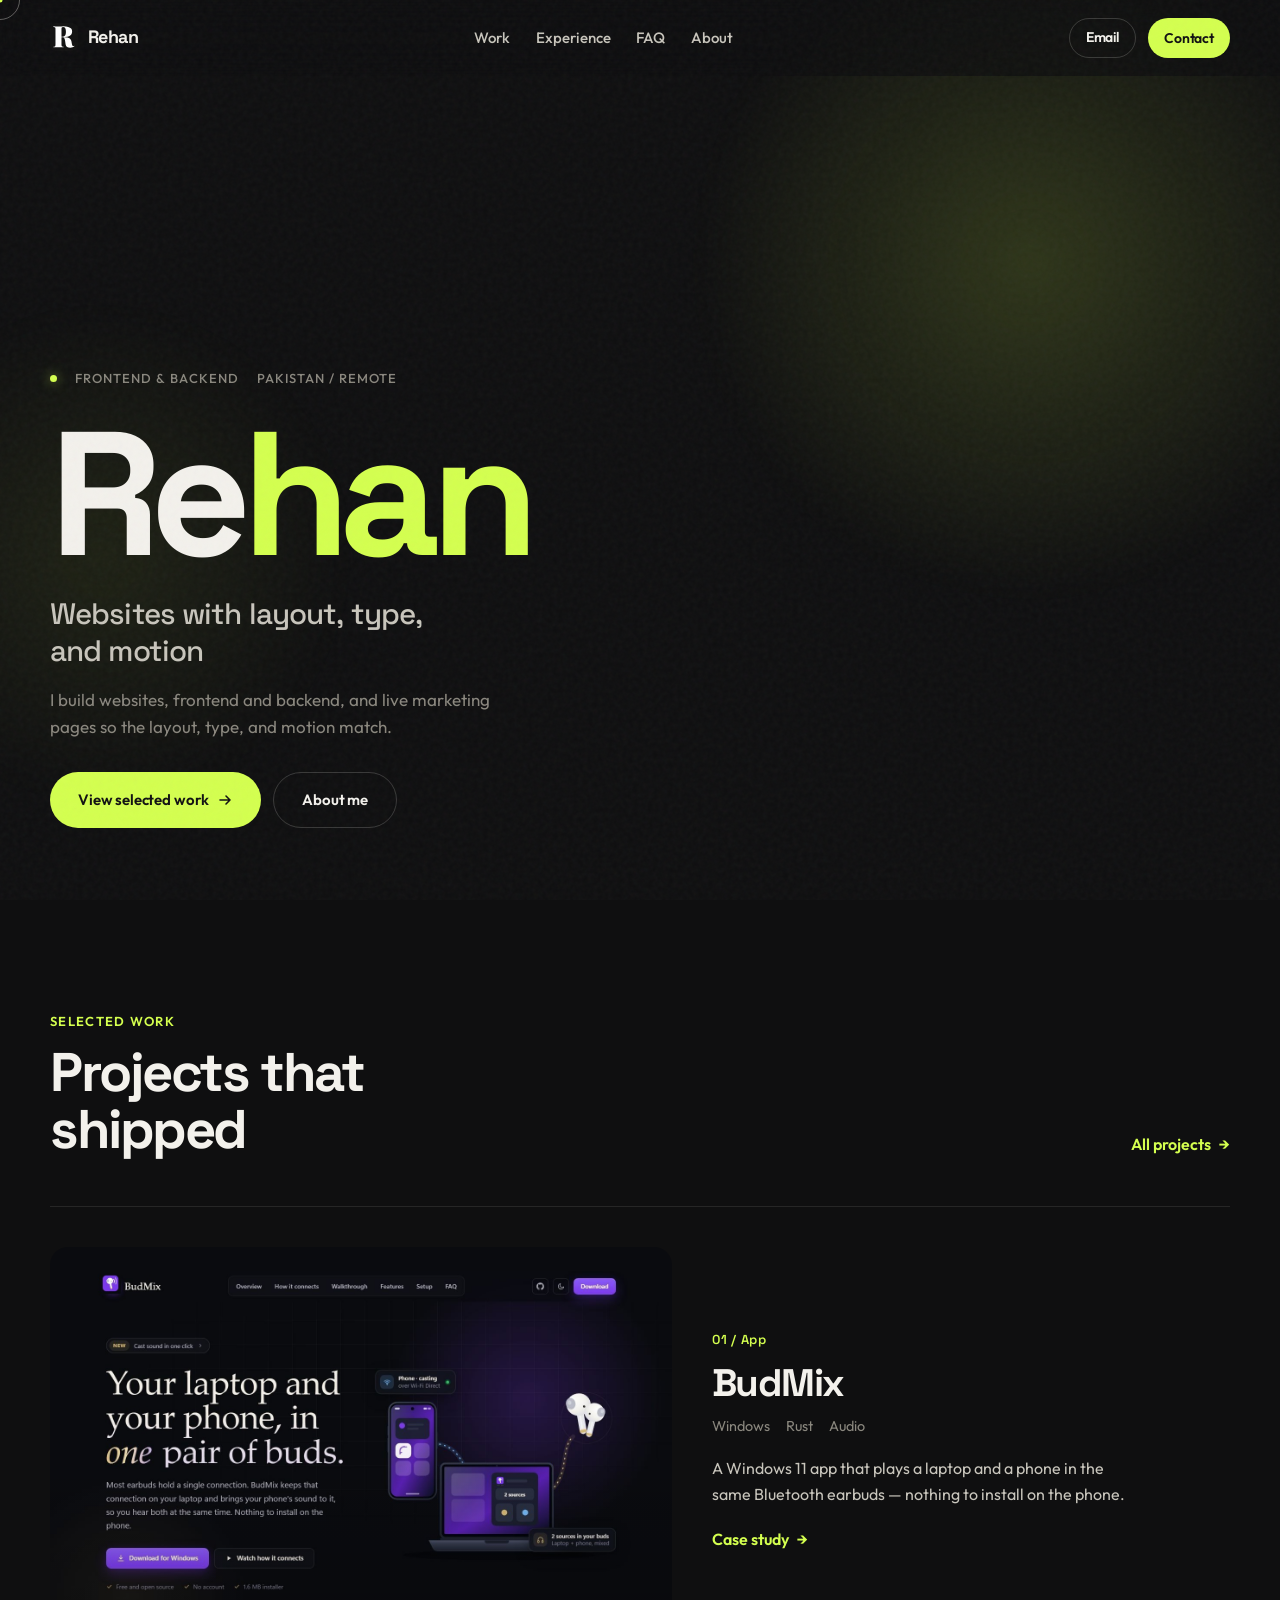
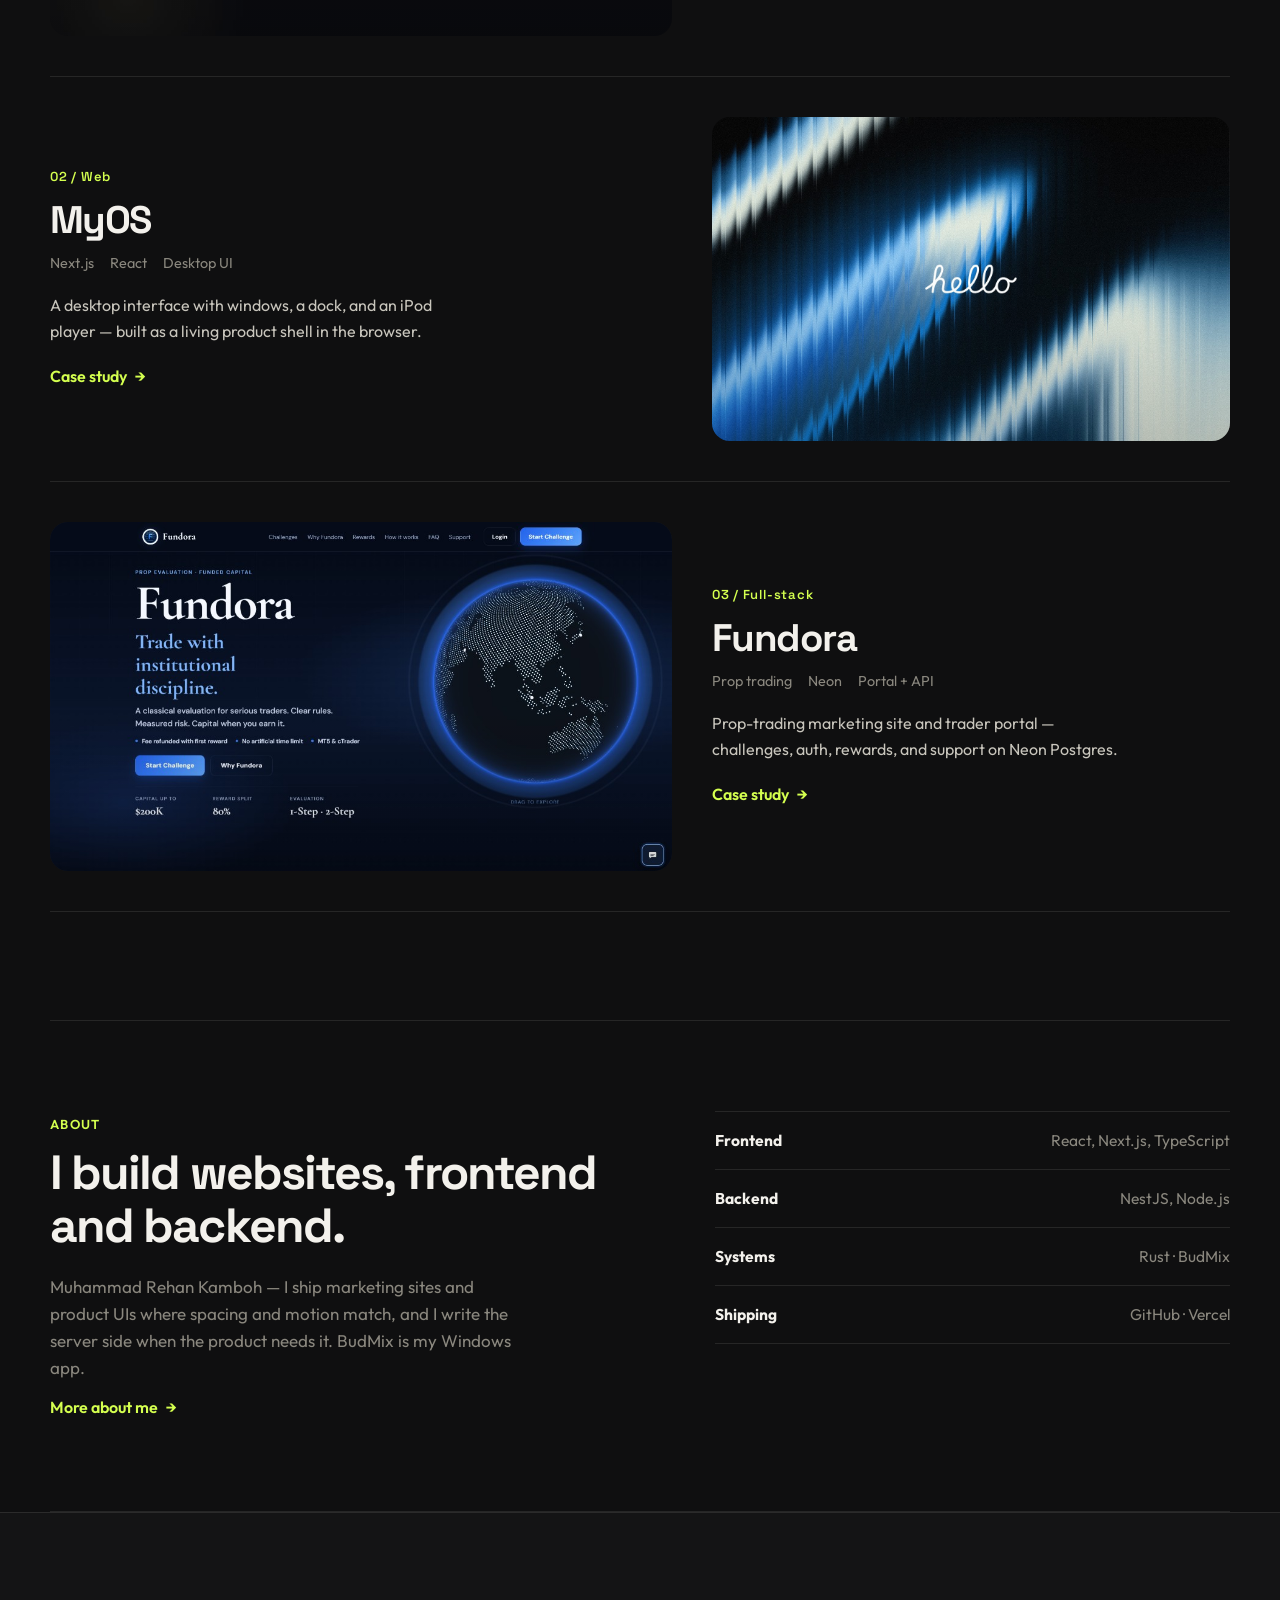
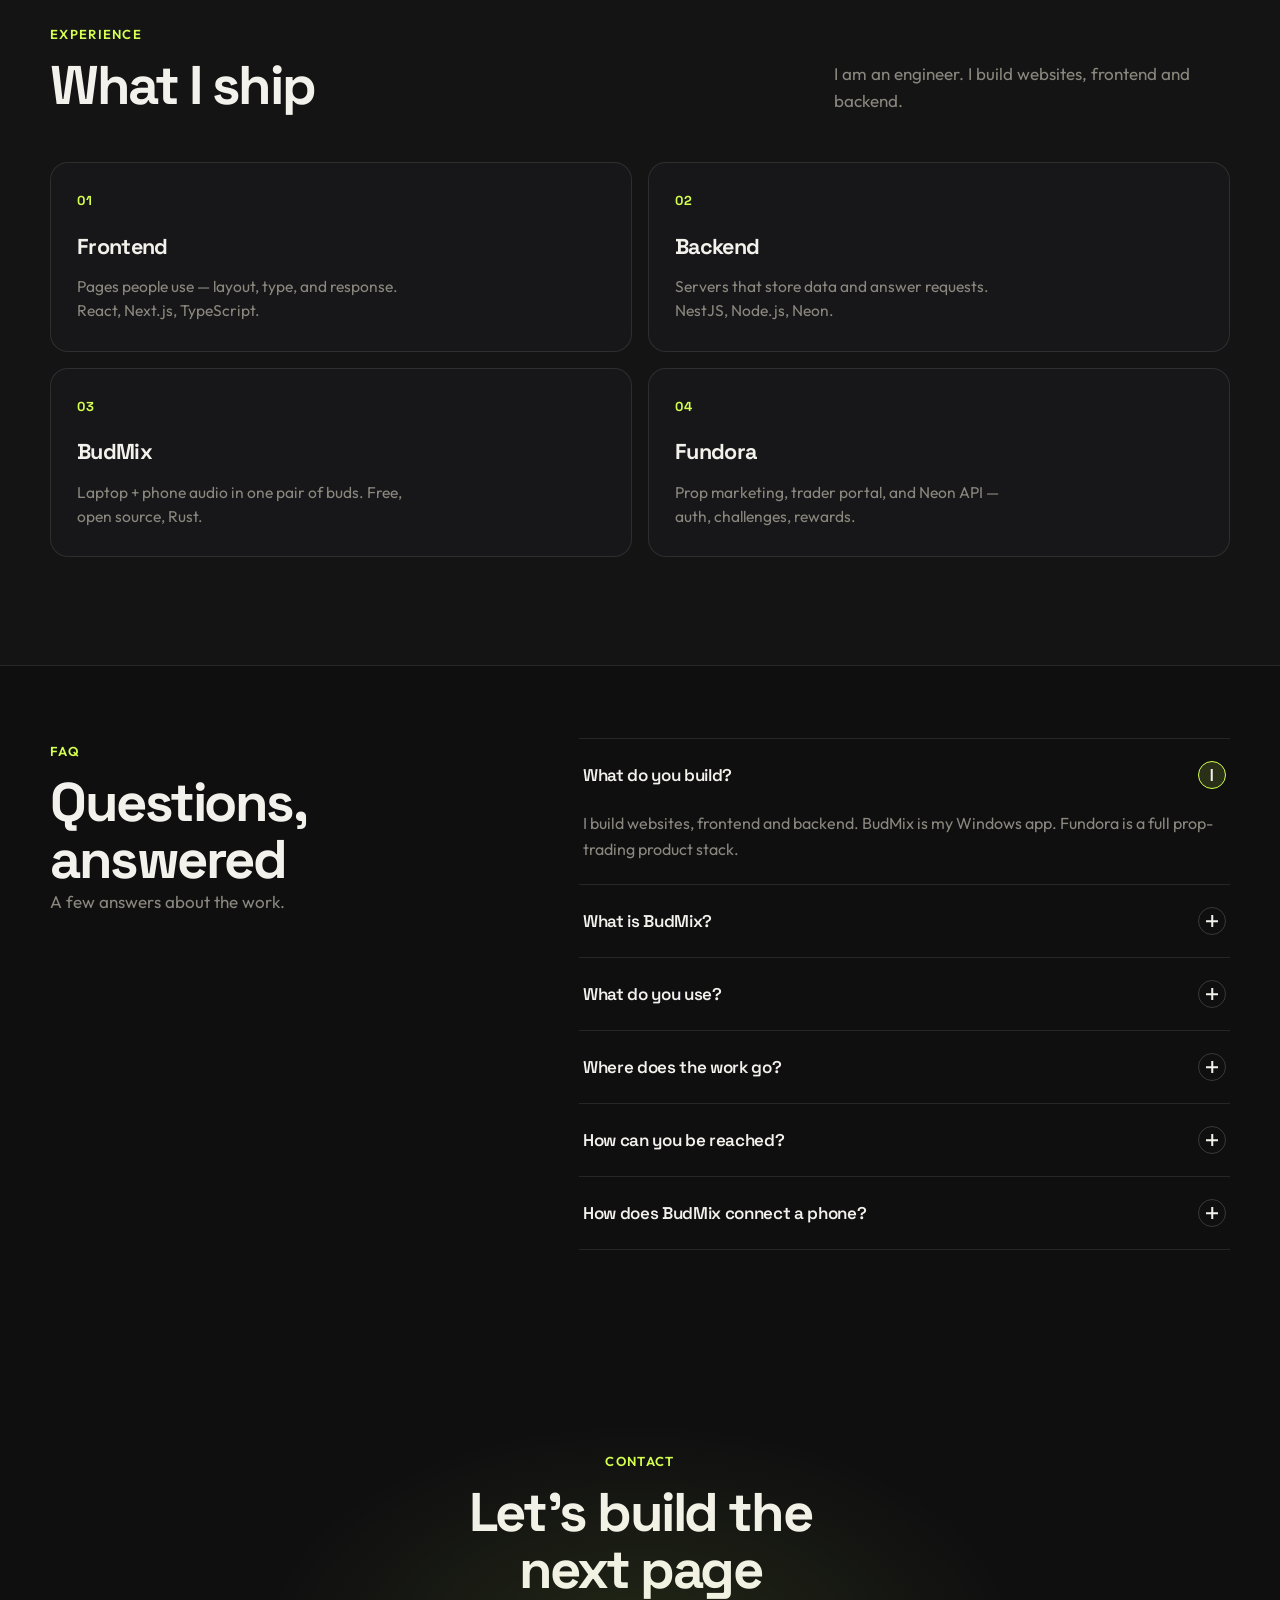
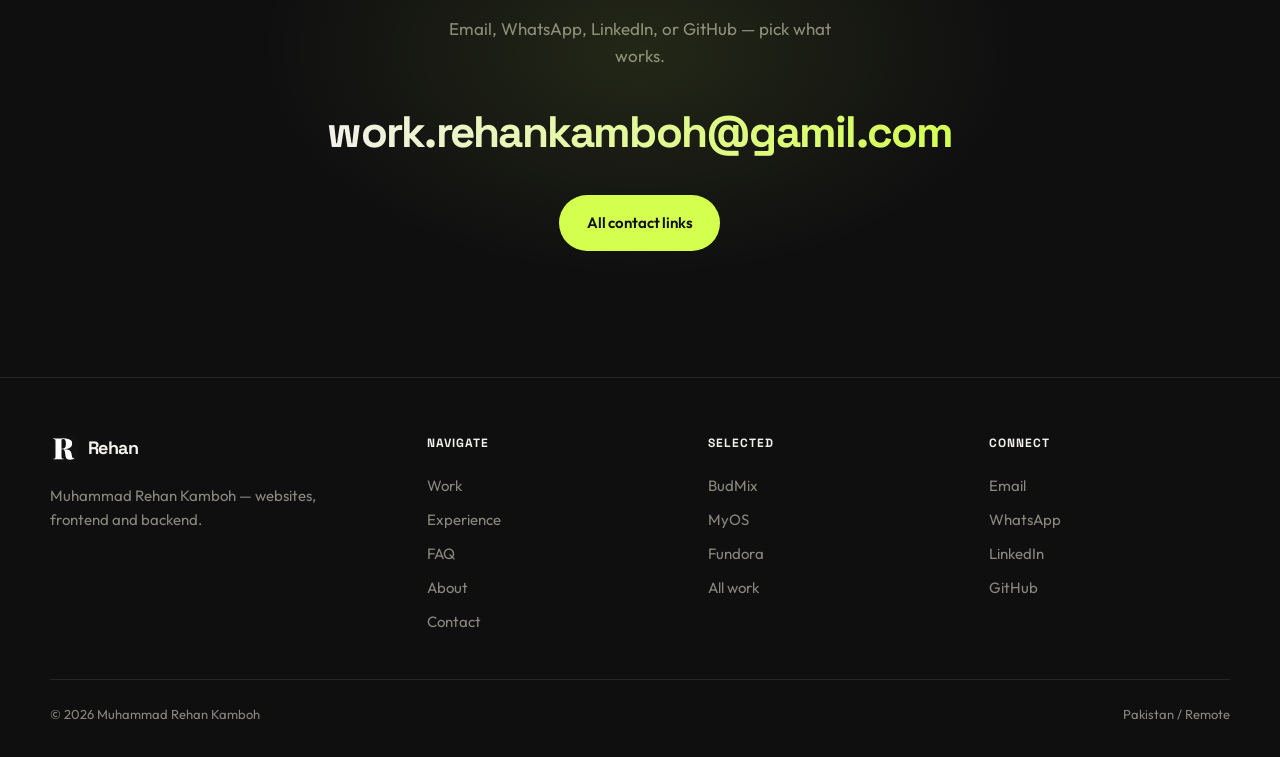
==== index.html @ fb9350fa "Add Vera portfolio site for Muhammad Rehan Kamboh. EOF  Co-authored-by: Cursor <cursoragent@cursor.c" ====
<!DOCTYPE html>
<html lang="en">
  <head>
    <meta charset="UTF-8" />
    <meta name="viewport" content="width=device-width, initial-scale=1" />
    <title>Muhammad Rehan Kamboh — Frontend</title>
    <meta
      name="description"
      content="Muhammad Rehan Kamboh builds websites, frontend and backend. Layout, type, and motion that match."
    />
    <link rel="icon" href="assets/logo.svg" type="image/svg+xml" />
    <link rel="stylesheet" href="css/styles.css" />
  </head>
  <body class="is-loading">
    <div class="scroll-progress" aria-hidden="true"><span></span></div>
    <div class="cursor" aria-hidden="true"></div>
    <div class="cursor__dot" aria-hidden="true"></div>

    <div class="boot" aria-hidden="true">
      <div class="boot__inner">
        <img class="boot__mark" src="assets/logo.svg" alt="" width="44" height="44" />
        <div class="boot__bar"><span></span></div>
      </div>
    </div>

    <header class="nav">
      <div class="nav__inner">
        <a class="brand" href="index.html" aria-label="Rehan home">
          <img src="assets/logo.svg" alt="" width="28" height="28" />
          Rehan
        </a>
        <nav class="nav__links" aria-label="Primary">
          <a href="#work">Work</a>
          <a href="#experience">Experience</a>
          <a href="#faq">FAQ</a>
          <a href="about.html">About</a>
        </nav>
        <div class="nav__actions">
          <a class="btn btn--ghost btn--sm" href="mailto:work.rehankamboh@gamil.com">Email</a>
          <a class="btn btn--primary btn--sm btn--magnetic" href="contact.html">Contact</a>
          <button class="nav__toggle" type="button" aria-label="Open menu" aria-expanded="false">
            <span></span>
          </button>
        </div>
      </div>
    </header>

    <div class="nav__mobile">
      <a href="#work">Work</a>
      <a href="#experience">Experience</a>
      <a href="#faq">FAQ</a>
      <a href="about.html">About</a>
      <a class="btn btn--primary" href="contact.html">Contact</a>
    </div>

    <main>
      <section class="hero">
        <div class="hero__glow" aria-hidden="true"></div>
        <div class="hero__glow hero__glow--2" aria-hidden="true"></div>
        <div class="hero__content">
          <div class="hero__meta">
            <span class="dot" aria-hidden="true"></span>
            <span>Frontend &amp; backend</span>
            <span>Pakistan / Remote</span>
          </div>
          <p class="hero__brand" aria-label="Rehan"><span aria-hidden="true">Re<span class="accent">han</span></span></p>
          <h1 class="hero__line" data-split>Websites with layout, type, and motion</h1>
          <p class="hero__sub">
            I build websites, frontend and backend, and live marketing pages so the layout, type, and motion match.
          </p>
          <div class="hero__ctas">
            <a class="btn btn--primary btn--lg btn--magnetic" href="work.html">
              View selected work
              <svg viewBox="0 0 16 16" fill="none" aria-hidden="true">
                <path d="M3 8h10M9 4l4 4-4 4" stroke="currentColor" stroke-width="1.6" stroke-linecap="round" stroke-linejoin="round" />
              </svg>
            </a>
            <a class="btn btn--ghost btn--lg" href="about.html">About me</a>
          </div>
        </div>
      </section>

      <section class="section" id="work">
        <div class="container">
          <div class="section__head reveal">
            <div>
              <span class="section__label">Selected work</span>
              <h2 class="section__title">Projects that shipped</h2>
            </div>
            <a class="link-arrow" href="work.html">All projects <span aria-hidden="true">→</span></a>
          </div>

          <div class="work-list">
            <a class="work-item reveal" href="project-budmix.html">
              <div class="work-item__media">
                <div class="work-cover"><img src="assets/projects/budmix-card.jpg" alt="BudMix" width="1440" height="900" /></div>
              </div>
              <div class="work-item__copy">
                <p class="work-item__index">01 / App</p>
                <h3 class="work-item__title">BudMix</h3>
                <div class="work-item__meta">
                  <span>Windows</span>
                  <span>Rust</span>
                  <span>Audio</span>
                </div>
                <p class="work-item__text">
                  A Windows 11 app that plays a laptop and a phone in the same Bluetooth earbuds — nothing to install on the phone.
                </p>
                <span class="link-arrow">Case study <span aria-hidden="true">→</span></span>
              </div>
            </a>

            <a class="work-item reveal" href="project-myos.html">
              <div class="work-item__media">
                <div class="work-cover"><img src="assets/projects/myos-b.jpg" alt="MyOS" width="1440" height="900" /></div>
              </div>
              <div class="work-item__copy">
                <p class="work-item__index">02 / Web</p>
                <h3 class="work-item__title">MyOS</h3>
                <div class="work-item__meta">
                  <span>Next.js</span>
                  <span>React</span>
                  <span>Desktop UI</span>
                </div>
                <p class="work-item__text">
                  A desktop interface with windows, a dock, and an iPod player — built as a living product shell in the browser.
                </p>
                <span class="link-arrow">Case study <span aria-hidden="true">→</span></span>
              </div>
            </a>

            <a class="work-item reveal" href="project-fundora.html">
              <div class="work-item__media">
                <div class="work-cover"><img src="assets/projects/fundora-hero.png?v=3" alt="Fundora" width="1024" height="582" /></div>
              </div>
              <div class="work-item__copy">
                <p class="work-item__index">03 / Full-stack</p>
                <h3 class="work-item__title">Fundora</h3>
                <div class="work-item__meta">
                  <span>Prop trading</span>
                  <span>Neon</span>
                  <span>Portal + API</span>
                </div>
                <p class="work-item__text">
                  Prop-trading marketing site and trader portal — challenges, auth, rewards, and support on Neon Postgres.
                </p>
                <span class="link-arrow">Case study <span aria-hidden="true">→</span></span>
              </div>
            </a>
          </div>
        </div>
      </section>

      <section class="container">
        <div class="about-strip">
          <div class="reveal">
            <span class="section__label">About</span>
            <h2 class="about-strip__title">I build websites, frontend and backend.</h2>
            <p>
              Muhammad Rehan Kamboh — I ship marketing sites and product UIs where spacing and motion match, and I write
              the server side when the product needs it. BudMix is my Windows app.
            </p>
            <a class="link-arrow" href="about.html">More about me <span aria-hidden="true">→</span></a>
          </div>
          <ul class="capability-list reveal reveal-delay-2">
            <li><strong>Frontend</strong><span>React, Next.js, TypeScript</span></li>
            <li><strong>Backend</strong><span>NestJS, Node.js</span></li>
            <li><strong>Systems</strong><span>Rust · BudMix</span></li>
            <li><strong>Shipping</strong><span>GitHub · Vercel</span></li>
          </ul>
        </div>
      </section>

      <section class="section exp-section" id="experience">
        <div class="container">
          <div class="section__head reveal">
            <div>
              <span class="section__label">Experience</span>
              <h2 class="section__title">What I ship</h2>
            </div>
            <p class="section__lead">I am an engineer. I build websites, frontend and backend.</p>
          </div>
          <div class="exp-grid">
            <article class="exp-card reveal">
              <span class="exp-card__num">01</span>
              <h3>Frontend</h3>
              <p>Pages people use — layout, type, and response. React, Next.js, TypeScript.</p>
            </article>
            <article class="exp-card reveal reveal-delay-1">
              <span class="exp-card__num">02</span>
              <h3>Backend</h3>
              <p>Servers that store data and answer requests. NestJS, Node.js, Neon.</p>
            </article>
            <article class="exp-card reveal reveal-delay-2">
              <span class="exp-card__num">03</span>
              <h3>BudMix</h3>
              <p>Laptop + phone audio in one pair of buds. Free, open source, Rust.</p>
            </article>
            <article class="exp-card reveal reveal-delay-3">
              <span class="exp-card__num">04</span>
              <h3>Fundora</h3>
              <p>Prop marketing, trader portal, and Neon API — auth, challenges, rewards.</p>
            </article>
          </div>
        </div>
      </section>

      <section class="section section--tight faq-section" id="faq">
        <div class="container faq-layout">
          <div class="faq-layout__intro reveal">
            <span class="section__label">FAQ</span>
            <h2 class="section__title">Questions, answered</h2>
            <p class="section__lead">A few answers about the work.</p>
          </div>
          <div class="faq">
            <div class="faq__item reveal is-open">
              <button class="faq__q" type="button" aria-expanded="true">
                What do you build?
                <span class="faq__icon" aria-hidden="true"></span>
              </button>
              <div class="faq__a">
                <div class="faq__a-inner">
                  <p>I build websites, frontend and backend. BudMix is my Windows app. Fundora is a full prop-trading product stack.</p>
                </div>
              </div>
            </div>
            <div class="faq__item reveal">
              <button class="faq__q" type="button" aria-expanded="false">
                What is BudMix?
                <span class="faq__icon" aria-hidden="true"></span>
              </button>
              <div class="faq__a">
                <div class="faq__a-inner">
                  <p>A laptop and a phone, in one pair of Bluetooth earbuds. Nothing is installed on the phone.</p>
                </div>
              </div>
            </div>
            <div class="faq__item reveal">
              <button class="faq__q" type="button" aria-expanded="false">
                What do you use?
                <span class="faq__icon" aria-hidden="true"></span>
              </button>
              <div class="faq__a">
                <div class="faq__a-inner">
                  <p>React, Next.js, NestJS, and Rust — plus Node, Neon/Postgres, TypeScript, and Vercel for shipping.</p>
                </div>
              </div>
            </div>
            <div class="faq__item reveal">
              <button class="faq__q" type="button" aria-expanded="false">
                Where does the work go?
                <span class="faq__icon" aria-hidden="true"></span>
              </button>
              <div class="faq__a">
                <div class="faq__a-inner">
                  <p>The code stays on GitHub under Mrehankamboh, and the sites go on Vercel.</p>
                </div>
              </div>
            </div>
            <div class="faq__item reveal">
              <button class="faq__q" type="button" aria-expanded="false">
                How can you be reached?
                <span class="faq__icon" aria-hidden="true"></span>
              </button>
              <div class="faq__a">
                <div class="faq__a-inner">
                  <p>Email, WhatsApp, LinkedIn, and GitHub. Phone / WhatsApp: +92 328 0865468.</p>
                </div>
              </div>
            </div>
            <div class="faq__item reveal">
              <button class="faq__q" type="button" aria-expanded="false">
                How does BudMix connect a phone?
                <span class="faq__icon" aria-hidden="true"></span>
              </button>
              <div class="faq__a">
                <div class="faq__a-inner">
                  <p>The earbuds stay on the laptop. The phone joins by Wi-Fi Cast or Bluetooth, and Windows mixes the two. Nothing is installed on the phone.</p>
                </div>
              </div>
            </div>
          </div>
        </div>
      </section>

      <section class="contact-band" id="contact">
        <div class="container reveal">
          <span class="section__label">Contact</span>
          <h2 class="section__title">Let’s build the next page</h2>
          <p class="section__lead">Email, WhatsApp, LinkedIn, or GitHub — pick what works.</p>
          <a class="contact-band__mail" href="mailto:work.rehankamboh@gamil.com">work.rehankamboh@gamil.com</a>
          <div>
            <a class="btn btn--primary btn--lg btn--magnetic" href="contact.html">All contact links</a>
          </div>
        </div>
      </section>
    </main>

    <footer class="footer">
      <div class="container">
        <div class="footer__grid">
          <div class="footer__brand">
            <a class="brand" href="index.html">
              <img src="assets/logo.svg" alt="" width="28" height="28" />
              Rehan
            </a>
            <p>Muhammad Rehan Kamboh — websites, frontend and backend.</p>
          </div>
          <div class="footer__col">
            <h4>Navigate</h4>
            <a href="work.html">Work</a>
            <a href="#experience">Experience</a>
            <a href="#faq">FAQ</a>
            <a href="about.html">About</a>
            <a href="contact.html">Contact</a>
          </div>
          <div class="footer__col">
            <h4>Selected</h4>
            <a href="project-budmix.html">BudMix</a>
            <a href="project-myos.html">MyOS</a>
            <a href="project-fundora.html">Fundora</a>
            <a href="work.html">All work</a>
          </div>
          <div class="footer__col">
            <h4>Connect</h4>
            <a href="mailto:work.rehankamboh@gamil.com">Email</a>
            <a href="https://wa.me/923280865468" target="_blank" rel="noopener">WhatsApp</a>
            <a href="https://www.linkedin.com/in/muhammad-rehan-223225436/" target="_blank" rel="noopener">LinkedIn</a>
            <a href="https://github.com/Mrehankamboh" target="_blank" rel="noopener">GitHub</a>
          </div>
        </div>
        <div class="footer__bottom">
          <p class="footer__copy">© <span data-year>2026</span> Muhammad Rehan Kamboh</p>
          <p class="footer__copy">Pakistan / Remote</p>
        </div>
      </div>
    </footer>

    <script src="js/main.js"></script>
  </body>
</html>
---- css/styles.css ----
/* Vera — Portfolio template */
@import url("https://fonts.googleapis.com/css2?family=Outfit:wght@400;500;600;700;800&family=Space+Grotesk:wght@500;600;700&display=swap");

:root {
  --bg: #0f0f10;
  --bg-elevated: #171719;
  --bg-soft: #1c1c1f;
  --ink: #f3f1ec;
  --ink-soft: #c8c5bc;
  --muted: #8a877e;
  --line: rgba(243, 241, 236, 0.1);
  --line-strong: rgba(243, 241, 236, 0.18);
  --accent: #d4ff4f;
  --accent-deep: #b8e62e;
  --accent-ink: #111111;
  --accent-soft: rgba(212, 255, 79, 0.14);
  --nav-h: 76px;
  --max: 1180px;
  --ease: cubic-bezier(0.22, 1, 0.36, 1);
  --font-display: "Space Grotesk", system-ui, sans-serif;
  --font-body: "Outfit", system-ui, sans-serif;
}

*,
*::before,
*::after {
  box-sizing: border-box;
  margin: 0;
  padding: 0;
}

html {
  scroll-behavior: smooth;
  scroll-padding-top: calc(var(--nav-h) + 16px);
}

@view-transition {
  navigation: auto;
}

::view-transition-old(root),
::view-transition-new(root) {
  animation-duration: 0.5s;
  animation-timing-function: var(--ease);
}

::selection {
  background: var(--accent);
  color: var(--accent-ink);
}

body {
  font-family: var(--font-body);
  font-size: 16px;
  line-height: 1.6;
  color: var(--ink);
  background: var(--bg);
  -webkit-font-smoothing: antialiased;
  overflow-x: hidden;
}

body.is-loading {
  overflow: hidden;
}

body::before {
  content: "";
  position: fixed;
  inset: 0;
  pointer-events: none;
  z-index: 10000;
  opacity: 0.04;
  background-image: url("data:image/svg+xml,%3Csvg viewBox='0 0 200 200' xmlns='http://www.w3.org/2000/svg'%3E%3Cfilter id='n'%3E%3CfeTurbulence type='fractalNoise' baseFrequency='0.9' numOctaves='4' stitchTiles='stitch'/%3E%3C/filter%3E%3Crect width='100%25' height='100%25' filter='url(%23n)'/%3E%3C/svg%3E");
}

img,
svg {
  display: block;
  max-width: 100%;
}

a {
  color: inherit;
  text-decoration: none;
}

button,
input,
textarea {
  font: inherit;
  color: inherit;
  background: none;
  border: none;
}

button {
  cursor: pointer;
}

ul,
ol {
  list-style: none;
}

:focus-visible {
  outline: 2px solid var(--accent);
  outline-offset: 3px;
}

.visually-hidden {
  position: absolute;
  width: 1px;
  height: 1px;
  padding: 0;
  margin: -1px;
  overflow: hidden;
  clip: rect(0, 0, 0, 0);
  white-space: nowrap;
  border: 0;
}

.container {
  width: min(100% - 48px, var(--max));
  margin-inline: auto;
}

/* —— Progress / cursor / boot —— */
.scroll-progress {
  position: fixed;
  top: 0;
  left: 0;
  right: 0;
  height: 2px;
  z-index: 200;
  pointer-events: none;
}

.scroll-progress span {
  display: block;
  height: 100%;
  width: 0;
  background: var(--accent);
  box-shadow: 0 0 14px rgba(212, 255, 79, 0.5);
}

.boot {
  position: fixed;
  inset: 0;
  z-index: 9999;
  display: grid;
  place-items: center;
  background: var(--bg);
  transition: opacity 0.55s var(--ease), visibility 0.55s;
}

.boot.is-done {
  opacity: 0;
  visibility: hidden;
  pointer-events: none;
}

.boot__inner {
  display: flex;
  flex-direction: column;
  align-items: center;
  gap: 18px;
}

.boot__mark {
  width: 44px;
  height: 44px;
  animation: bootPulse 0.85s var(--ease) infinite alternate;
}

.boot__bar {
  width: 80px;
  height: 2px;
  background: var(--line);
  border-radius: 99px;
  overflow: hidden;
}

.boot__bar span {
  display: block;
  height: 100%;
  width: 0;
  background: var(--accent);
}

@keyframes bootPulse {
  from {
    transform: scale(0.92);
    opacity: 0.75;
  }
  to {
    transform: scale(1);
    opacity: 1;
  }
}

.cursor,
.cursor__dot {
  display: none;
}

body.has-cursor {
  cursor: none;
}

body.has-cursor a,
body.has-cursor button,
body.has-cursor input,
body.has-cursor textarea {
  cursor: none;
}

body.has-cursor .cursor,
body.has-cursor .cursor__dot {
  display: block;
  position: fixed;
  top: 0;
  left: 0;
  pointer-events: none;
  z-index: 10001;
  border-radius: 50%;
  translate: -50% -50%;
}

body.has-cursor .cursor {
  width: 40px;
  height: 40px;
  border: 1.5px solid rgba(243, 241, 236, 0.35);
  transition: width 0.3s var(--ease), height 0.3s var(--ease), background 0.3s ease, border-color 0.3s ease;
}

body.has-cursor .cursor__dot {
  width: 5px;
  height: 5px;
  background: var(--accent);
}

body.cursor-hover .cursor {
  width: 64px;
  height: 64px;
  background: var(--accent-soft);
  border-color: var(--accent);
}

body.cursor-project .cursor {
  width: 88px;
  height: 88px;
  background: var(--accent);
  border-color: var(--accent);
}

body.cursor-project .cursor::after {
  content: "View";
  position: absolute;
  inset: 0;
  display: grid;
  place-items: center;
  font-family: var(--font-display);
  font-size: 0.75rem;
  font-weight: 700;
  color: var(--accent-ink);
  letter-spacing: 0.04em;
  text-transform: uppercase;
}

body.cursor-project .cursor__dot {
  opacity: 0;
}

/* —— Nav —— */
.nav {
  position: fixed;
  top: 0;
  left: 0;
  right: 0;
  z-index: 100;
  height: var(--nav-h);
  display: flex;
  align-items: center;
  backdrop-filter: blur(18px);
  -webkit-backdrop-filter: blur(18px);
  background: rgba(15, 15, 16, 0.72);
  border-bottom: 1px solid transparent;
  transition: border-color 0.3s ease, background 0.3s ease, opacity 0.6s var(--ease), transform 0.6s var(--ease);
}

.nav.is-scrolled {
  border-bottom-color: var(--line);
  background: rgba(15, 15, 16, 0.9);
}

body.is-loading .nav {
  opacity: 0;
  transform: translateY(-12px);
}

.nav__inner {
  width: min(100% - 48px, var(--max));
  margin-inline: auto;
  display: flex;
  align-items: center;
  justify-content: space-between;
  gap: 24px;
}

.brand {
  display: inline-flex;
  align-items: center;
  gap: 10px;
  font-family: var(--font-display);
  font-weight: 700;
  font-size: 1.125rem;
  letter-spacing: -0.03em;
}

.brand img {
  width: 28px;
  height: 28px;
}

.nav__links {
  display: flex;
  align-items: center;
  gap: clamp(16px, 2vw, 28px);
}

.nav__links a {
  position: relative;
  font-size: 0.9375rem;
  font-weight: 500;
  color: var(--ink-soft);
  transition: color 0.25s ease;
}

.nav__links a::after {
  content: "";
  position: absolute;
  left: 0;
  bottom: -4px;
  width: 100%;
  height: 1.5px;
  background: var(--accent);
  transform: scaleX(0);
  transform-origin: left;
  transition: transform 0.35s var(--ease);
}

.nav__links a:hover,
.nav__links a[aria-current="page"],
.nav__links a.is-active {
  color: var(--ink);
}

.nav__links a:hover::after,
.nav__links a[aria-current="page"]::after,
.nav__links a.is-active::after {
  transform: scaleX(1);
}

.nav__actions {
  display: flex;
  align-items: center;
  gap: 12px;
}

.nav__toggle {
  display: none;
  width: 44px;
  height: 44px;
  place-items: center;
  border-radius: 10px;
}

.nav__toggle span,
.nav__toggle span::before,
.nav__toggle span::after {
  display: block;
  width: 20px;
  height: 2px;
  background: var(--ink);
  position: relative;
  transition: transform 0.3s var(--ease), top 0.3s var(--ease), background 0.2s;
}

.nav__toggle span::before,
.nav__toggle span::after {
  content: "";
  position: absolute;
  left: 0;
}

.nav__toggle span::before {
  top: -6px;
}

.nav__toggle span::after {
  top: 6px;
}

.nav__toggle[aria-expanded="true"] span {
  background: transparent;
}

.nav__toggle[aria-expanded="true"] span::before {
  top: 0;
  transform: rotate(45deg);
}

.nav__toggle[aria-expanded="true"] span::after {
  top: 0;
  transform: rotate(-45deg);
}

.nav__mobile {
  display: none;
}

/* —— Buttons —— */
.btn {
  position: relative;
  display: inline-flex;
  align-items: center;
  justify-content: center;
  gap: 8px;
  height: 48px;
  padding: 0 22px;
  border-radius: 999px;
  font-weight: 600;
  font-size: 0.9375rem;
  letter-spacing: -0.01em;
  overflow: hidden;
  transition: transform 0.3s var(--ease), background 0.3s ease, color 0.3s ease, border-color 0.3s ease;
}

.btn svg {
  width: 16px;
  height: 16px;
  transition: transform 0.35s var(--ease);
}

.btn:hover svg {
  transform: translateX(3px);
}

.btn::before {
  content: "";
  position: absolute;
  inset: 0;
  background: linear-gradient(120deg, transparent 20%, rgba(255, 255, 255, 0.2) 45%, transparent 70%);
  transform: translateX(-120%);
  transition: transform 0.55s var(--ease);
}

.btn:hover::before {
  transform: translateX(120%);
}

.btn--primary {
  background: var(--accent);
  color: var(--accent-ink);
}

.btn--primary:hover {
  background: var(--accent-deep);
  transform: translateY(-1px);
}

.btn--ghost {
  border: 1px solid var(--line-strong);
  color: var(--ink);
}

.btn--ghost:hover {
  border-color: var(--ink);
  background: rgba(243, 241, 236, 0.04);
}

.btn--lg {
  height: 56px;
  padding: 0 28px;
}

.btn--sm {
  height: 40px;
  padding: 0 16px;
  font-size: 0.875rem;
}

.btn--magnetic {
  will-change: transform;
}

/* —— Hero —— */
.hero {
  position: relative;
  min-height: 100vh;
  min-height: 100dvh;
  padding: calc(var(--nav-h) + clamp(40px, 8vh, 88px)) 0 clamp(48px, 8vh, 80px);
  display: flex;
  flex-direction: column;
  justify-content: flex-end;
  overflow: hidden;
}

.hero__glow {
  position: absolute;
  width: 55vw;
  height: 55vw;
  max-width: 720px;
  max-height: 720px;
  top: -10%;
  right: -8%;
  border-radius: 50%;
  background: radial-gradient(circle, rgba(212, 255, 79, 0.16), transparent 68%);
  filter: blur(10px);
  pointer-events: none;
  animation: floatGlow 14s ease-in-out infinite alternate;
}

.hero__glow--2 {
  top: auto;
  bottom: 10%;
  left: -12%;
  right: auto;
  width: 40vw;
  height: 40vw;
  background: radial-gradient(circle, rgba(212, 255, 79, 0.08), transparent 70%);
  animation-duration: 18s;
  animation-direction: alternate-reverse;
}

@keyframes floatGlow {
  from {
    transform: translate(0, 0) scale(1);
  }
  to {
    transform: translate(-20px, 28px) scale(1.06);
  }
}

.hero__content {
  position: relative;
  z-index: 1;
  width: min(100% - 48px, var(--max));
  margin-inline: auto;
}

.hero__meta {
  display: flex;
  flex-wrap: wrap;
  gap: 10px 18px;
  align-items: center;
  margin-bottom: 28px;
  font-size: 0.8125rem;
  font-weight: 500;
  letter-spacing: 0.08em;
  text-transform: uppercase;
  color: var(--muted);
}

.hero__meta .dot {
  width: 7px;
  height: 7px;
  border-radius: 50%;
  background: var(--accent);
  box-shadow: 0 0 12px rgba(212, 255, 79, 0.6);
  animation: pulseDot 1.8s ease-in-out infinite;
}

@keyframes pulseDot {
  0%,
  100% {
    opacity: 1;
    transform: scale(1);
  }
  50% {
    opacity: 0.55;
    transform: scale(0.85);
  }
}

.hero__brand {
  font-family: var(--font-display);
  font-weight: 700;
  font-size: clamp(4.5rem, 16vw, 11rem);
  line-height: 0.88;
  letter-spacing: -0.06em;
  margin-bottom: 24px;
}

.hero__brand .accent {
  color: var(--accent);
}

.hero__line {
  font-family: var(--font-display);
  font-weight: 500;
  font-size: clamp(1.35rem, 2.6vw, 1.85rem);
  letter-spacing: -0.03em;
  line-height: 1.25;
  max-width: 22ch;
  margin-bottom: 16px;
  color: var(--ink-soft);
}

.hero__sub {
  max-width: 40ch;
  color: var(--muted);
  margin-bottom: 32px;
  font-size: 1.0625rem;
}

.hero__ctas {
  display: flex;
  flex-wrap: wrap;
  gap: 12px;
}

.hero__brand,
.hero__line,
.hero__sub,
.hero__ctas,
.hero__meta {
  opacity: 0;
  transform: translateY(28px);
  transition: opacity 0.8s var(--ease), transform 0.8s var(--ease);
}

body.is-ready .hero__meta {
  opacity: 1;
  transform: none;
  transition-delay: 0.05s;
}
body.is-ready .hero__brand {
  opacity: 1;
  transform: none;
  transition-delay: 0.12s;
}
body.is-ready .hero__line {
  opacity: 1;
  transform: none;
  transition-delay: 0.22s;
}
body.is-ready .hero__sub {
  opacity: 1;
  transform: none;
  transition-delay: 0.32s;
}
body.is-ready .hero__ctas {
  opacity: 1;
  transform: none;
  transition-delay: 0.4s;
}
body.is-ready .nav {
  opacity: 1;
  transform: none;
}

.hero__line .word {
  display: inline-block;
  overflow: hidden;
  vertical-align: bottom;
}

.hero__line .word > span {
  display: inline-block;
  transform: translateY(110%);
  transition: transform 0.7s var(--ease);
  transition-delay: calc(0.28s + var(--i) * 0.05s);
}

body.is-ready .hero__line .word > span {
  transform: none;
}

/* —— Sections —— */
.section {
  padding: clamp(72px, 12vh, 120px) 0;
}

.section--tight {
  padding: clamp(48px, 8vh, 72px) 0;
}

.section__head {
  display: flex;
  flex-wrap: wrap;
  justify-content: space-between;
  align-items: end;
  gap: 20px;
  margin-bottom: 48px;
}

.section__label {
  display: inline-block;
  font-size: 0.8125rem;
  font-weight: 600;
  letter-spacing: 0.1em;
  text-transform: uppercase;
  color: var(--accent);
  margin-bottom: 12px;
}

.section__title {
  font-family: var(--font-display);
  font-weight: 700;
  font-size: clamp(2.1rem, 4.5vw, 3.4rem);
  letter-spacing: -0.045em;
  line-height: 1.05;
  max-width: 14ch;
}

.section__lead {
  color: var(--muted);
  max-width: 36ch;
  font-size: 1.0625rem;
}

.reveal {
  opacity: 0;
  transform: translateY(36px);
  transition: opacity 0.75s var(--ease), transform 0.75s var(--ease);
}

.reveal.is-in {
  opacity: 1;
  transform: none;
}

.reveal-delay-1 {
  transition-delay: 0.08s;
}
.reveal-delay-2 {
  transition-delay: 0.16s;
}
.reveal-delay-3 {
  transition-delay: 0.24s;
}

.link-arrow {
  display: inline-flex;
  align-items: center;
  gap: 8px;
  font-weight: 600;
  color: var(--accent);
  transition: gap 0.3s var(--ease);
}

.link-arrow:hover {
  gap: 12px;
}

/* —— Work grid —— */
.work-list {
  display: flex;
  flex-direction: column;
  gap: 0;
}

.work-item {
  display: grid;
  grid-template-columns: 1.2fr 1fr;
  gap: 40px;
  align-items: center;
  padding: 40px 0;
  border-top: 1px solid var(--line);
  transition: background 0.35s ease;
}

.work-item:last-child {
  border-bottom: 1px solid var(--line);
}

.work-item:hover .work-item__media {
  transform: scale(1.02);
}

.work-item__media {
  position: relative;
  aspect-ratio: 16 / 10;
  border-radius: 18px;
  overflow: hidden;
  transition: transform 0.6s var(--ease);
}

.work-item__media::after {
  content: "";
  position: absolute;
  inset: 0;
  background: linear-gradient(180deg, transparent 50%, rgba(0, 0, 0, 0.35));
  opacity: 0.5;
  pointer-events: none;
}

.work-cover {
  width: 100%;
  height: 100%;
  background: var(--bg-soft);
}

.work-cover img {
  width: 100%;
  height: 100%;
  object-fit: cover;
  transition: transform 0.7s var(--ease);
}

.work-item:hover .work-cover img {
  transform: scale(1.04);
}

.work-item__index {
  font-family: var(--font-display);
  font-size: 0.8125rem;
  font-weight: 600;
  color: var(--accent);
  margin-bottom: 12px;
  letter-spacing: 0.06em;
}

.work-item__title {
  font-family: var(--font-display);
  font-weight: 700;
  font-size: clamp(1.75rem, 3vw, 2.5rem);
  letter-spacing: -0.04em;
  line-height: 1.05;
  margin-bottom: 12px;
  transition: color 0.3s ease;
}

.work-item:hover .work-item__title {
  color: var(--accent);
}

.work-item__meta {
  display: flex;
  flex-wrap: wrap;
  gap: 8px 16px;
  color: var(--muted);
  font-size: 0.9rem;
  margin-bottom: 18px;
}

.work-item__text {
  color: var(--ink-soft);
  max-width: 38ch;
  margin-bottom: 20px;
}

.work-list .work-item:nth-child(even) .work-item__copy,
.work-archive .work-item:nth-child(even) .work-item__copy {
  order: -1;
}

.work-archive .work-item {
  grid-template-columns: 1fr 1.1fr;
}

/* Fundora card: full hero frame */
.work-item[href*="fundora"] .work-item__media {
  aspect-ratio: 16 / 9;
  background: #05080f;
}

.work-item[href*="fundora"] .work-cover img {
  object-fit: cover;
  object-position: center top;
}

/* —— About strip —— */
.about-strip {
  display: grid;
  grid-template-columns: 1.2fr 1fr;
  gap: 48px;
  align-items: start;
  padding: clamp(64px, 10vh, 100px) 0;
  border-top: 1px solid var(--line);
  border-bottom: 1px solid var(--line);
}

.about-strip__title {
  font-family: var(--font-display);
  font-weight: 700;
  font-size: clamp(2rem, 4vw, 3rem);
  letter-spacing: -0.04em;
  line-height: 1.1;
  margin-bottom: 20px;
}

.about-strip p {
  color: var(--muted);
  font-size: 1.0625rem;
  margin-bottom: 14px;
  max-width: 42ch;
}

.capability-list {
  display: flex;
  flex-direction: column;
}

.capability-list li {
  display: flex;
  justify-content: space-between;
  gap: 16px;
  padding: 16px 0;
  border-top: 1px solid var(--line);
  font-size: 0.975rem;
}

.capability-list li:last-child {
  border-bottom: 1px solid var(--line);
}

.capability-list span {
  color: var(--muted);
}

/* —— Contact band —— */
.contact-band {
  text-align: center;
  padding: clamp(80px, 14vh, 140px) 0;
  position: relative;
}

.contact-band::before {
  content: "";
  position: absolute;
  inset: 15% 20%;
  background: radial-gradient(ellipse at center, rgba(212, 255, 79, 0.1), transparent 70%);
  pointer-events: none;
}

.contact-band .section__title {
  max-width: 12ch;
  margin: 0 auto 16px;
}

.contact-band .section__lead {
  margin: 0 auto 28px;
}

.contact-band__mail {
  display: inline-block;
  font-family: var(--font-display);
  font-weight: 700;
  font-size: clamp(1.5rem, 4vw, 2.75rem);
  letter-spacing: -0.04em;
  margin-bottom: 28px;
  background: linear-gradient(90deg, var(--ink), var(--accent));
  -webkit-background-clip: text;
  background-clip: text;
  color: transparent;
  transition: opacity 0.3s ease;
}

.contact-band__mail:hover {
  opacity: 0.85;
}

/* —— Page hero —— */
.page-hero {
  padding: calc(var(--nav-h) + clamp(48px, 8vh, 88px)) 0 clamp(40px, 6vh, 64px);
  position: relative;
}

.page-hero .section__title {
  max-width: 16ch;
}

/* —— About page —— */
.about-grid {
  display: grid;
  grid-template-columns: 1fr 1fr;
  gap: 56px;
  align-items: start;
}

.about-grid p {
  color: var(--muted);
  font-size: 1.0625rem;
  margin-bottom: 16px;
}

.portrait {
  aspect-ratio: 4 / 5;
  border-radius: 20px;
  overflow: hidden;
  background:
    radial-gradient(circle at 40% 30%, rgba(212, 255, 79, 0.35), transparent 45%),
    linear-gradient(160deg, #2a2a2e, #121214);
  position: relative;
}

.portrait__mark {
  position: absolute;
  inset: auto 24px 24px auto;
  font-family: var(--font-display);
  font-weight: 700;
  font-size: 3rem;
  letter-spacing: -0.05em;
  color: var(--accent);
  opacity: 0.9;
}

.timeline {
  margin-top: 64px;
}

.timeline__row {
  display: grid;
  grid-template-columns: 140px 1fr;
  gap: 24px;
  padding: 24px 0;
  border-top: 1px solid var(--line);
}

.timeline__row:last-child {
  border-bottom: 1px solid var(--line);
}

.timeline__year {
  font-family: var(--font-display);
  font-weight: 700;
  color: var(--accent);
}

.timeline__row h3 {
  font-family: var(--font-display);
  font-weight: 700;
  font-size: 1.15rem;
  letter-spacing: -0.02em;
  margin-bottom: 6px;
}

.timeline__row p {
  color: var(--muted);
  max-width: 48ch;
}

/* —— Contact form —— */
.contact-layout {
  display: grid;
  grid-template-columns: 1fr 1.1fr;
  gap: 48px;
  align-items: start;
}

.contact-details p {
  color: var(--muted);
  margin-bottom: 24px;
  max-width: 36ch;
}

.contact-details a {
  display: block;
  font-family: var(--font-display);
  font-weight: 600;
  font-size: 1.25rem;
  letter-spacing: -0.02em;
  margin-bottom: 10px;
  transition: color 0.25s ease;
}

.contact-details a:hover {
  color: var(--accent);
}

.form {
  display: flex;
  flex-direction: column;
  gap: 18px;
}

.form__row {
  display: grid;
  grid-template-columns: 1fr 1fr;
  gap: 18px;
}

.field label {
  display: block;
  font-size: 0.8125rem;
  font-weight: 600;
  letter-spacing: 0.04em;
  text-transform: uppercase;
  color: var(--muted);
  margin-bottom: 8px;
}

.field input,
.field textarea {
  width: 100%;
  padding: 14px 16px;
  border-radius: 12px;
  border: 1px solid var(--line-strong);
  background: var(--bg-elevated);
  color: var(--ink);
  transition: border-color 0.3s ease, box-shadow 0.3s ease;
}

.field textarea {
  min-height: 140px;
  resize: vertical;
}

.field input:focus,
.field textarea:focus {
  outline: none;
  border-color: var(--accent);
  box-shadow: 0 0 0 3px var(--accent-soft);
}

.form.is-sent .btn {
  background: var(--accent);
  color: var(--accent-ink);
}

/* —— Project case study —— */
.case-hero {
  padding: calc(var(--nav-h) + 48px) 0 0;
}

.case-hero__media {
  width: min(100% - 32px, 1280px);
  margin: 32px auto 0;
  aspect-ratio: 21 / 9;
  border-radius: 20px 20px 0 0;
  overflow: hidden;
  background: var(--bg-soft);
}

.case-hero__media img,
.case-gallery__wide img,
.case-gallery__pair img {
  width: 100%;
  height: 100%;
  object-fit: cover;
}

.case-steps {
  display: grid;
  gap: 20px;
  margin-top: 8px;
}

.case-steps li {
  padding: 18px 0;
  border-top: 1px solid var(--line);
}

.case-steps li:last-child {
  border-bottom: 1px solid var(--line);
}

.case-steps span {
  display: block;
  font-size: 0.75rem;
  letter-spacing: 0.08em;
  color: var(--accent);
  margin-bottom: 8px;
  font-weight: 600;
}

.case-steps h3 {
  font-family: var(--font-display);
  font-weight: 700;
  font-size: 1.15rem;
  letter-spacing: -0.02em;
  margin-bottom: 6px;
}

.case-steps p {
  color: var(--muted);
  margin: 0;
}

.case-meta {
  display: flex;
  flex-wrap: wrap;
  gap: 24px 40px;
  padding: 40px 0;
  border-bottom: 1px solid var(--line);
  margin-bottom: 48px;
}

.case-meta div span {
  display: block;
  font-size: 0.75rem;
  letter-spacing: 0.08em;
  text-transform: uppercase;
  color: var(--muted);
  margin-bottom: 6px;
}

.case-meta div strong {
  font-family: var(--font-display);
  font-weight: 600;
  letter-spacing: -0.02em;
}

.case-body {
  display: grid;
  grid-template-columns: 1fr 1.4fr;
  gap: 48px;
  margin-bottom: 64px;
}

.case-body h2 {
  font-family: var(--font-display);
  font-weight: 700;
  font-size: 1.75rem;
  letter-spacing: -0.03em;
  margin-bottom: 14px;
}

.case-body p {
  color: var(--muted);
  margin-bottom: 14px;
  font-size: 1.0625rem;
}

.case-gallery {
  display: grid;
  gap: 20px;
  margin-bottom: 64px;
}

.case-gallery__wide {
  aspect-ratio: 16 / 8;
  border-radius: 16px;
  overflow: hidden;
}

.case-gallery__pair {
  display: grid;
  grid-template-columns: 1fr 1fr;
  gap: 20px;
}

.case-gallery__pair > div {
  aspect-ratio: 4 / 3;
  border-radius: 16px;
  overflow: hidden;
}

.next-project {
  display: flex;
  justify-content: space-between;
  align-items: center;
  gap: 24px;
  padding: 40px 0 80px;
  border-top: 1px solid var(--line);
}

.next-project span {
  color: var(--muted);
  font-size: 0.875rem;
  letter-spacing: 0.06em;
  text-transform: uppercase;
}

.next-project a {
  font-family: var(--font-display);
  font-weight: 700;
  font-size: clamp(1.5rem, 3vw, 2.25rem);
  letter-spacing: -0.04em;
  transition: color 0.3s ease;
}

.next-project a:hover {
  color: var(--accent);
}

/* —— Experience —— */
.exp-section {
  border-top: 1px solid var(--line);
  background: rgba(243, 241, 236, 0.02);
}

.exp-grid {
  display: grid;
  grid-template-columns: repeat(2, 1fr);
  gap: 16px;
}

.exp-card {
  padding: 28px 26px;
  border-radius: 18px;
  border: 1px solid var(--line);
  background: var(--bg-elevated);
  transition: border-color 0.35s ease, transform 0.4s var(--ease), background 0.35s ease;
}

.exp-card:hover {
  border-color: rgba(212, 255, 79, 0.35);
  transform: translateY(-3px);
  background: #1a1a1d;
}

.exp-card__num {
  display: block;
  font-family: var(--font-display);
  font-weight: 700;
  font-size: 0.8125rem;
  letter-spacing: 0.08em;
  color: var(--accent);
  margin-bottom: 18px;
}

.exp-card h3 {
  font-family: var(--font-display);
  font-weight: 700;
  font-size: 1.35rem;
  letter-spacing: -0.03em;
  margin-bottom: 10px;
}

.exp-card p {
  color: var(--muted);
  font-size: 0.975rem;
  max-width: 36ch;
  line-height: 1.55;
}

/* —— FAQ —— */
.faq-section {
  border-top: 1px solid var(--line);
}

.faq-layout {
  display: grid;
  grid-template-columns: 0.85fr 1.15fr;
  gap: 48px;
  align-items: start;
}

.faq-layout__intro .section__title {
  max-width: 10ch;
}

.faq-layout__intro .section__lead {
  margin-bottom: 0;
}

.faq {
  max-width: none;
}

.faq__item {
  border-top: 1px solid var(--line);
}

.faq__item:last-child {
  border-bottom: 1px solid var(--line);
}

.faq__q {
  width: 100%;
  display: flex;
  align-items: center;
  justify-content: space-between;
  gap: 16px;
  padding: 22px 4px;
  text-align: left;
  font-family: var(--font-display);
  font-weight: 600;
  font-size: 1.0625rem;
  letter-spacing: -0.02em;
  color: var(--ink);
  transition: color 0.25s ease;
}

.faq__q:hover {
  color: var(--accent);
}

.faq__icon {
  position: relative;
  width: 28px;
  height: 28px;
  border-radius: 50%;
  border: 1px solid var(--line-strong);
  flex-shrink: 0;
  transition: transform 0.35s var(--ease), background 0.3s ease, border-color 0.3s ease;
}

.faq__icon::before,
.faq__icon::after {
  content: "";
  position: absolute;
  left: 50%;
  top: 50%;
  background: var(--ink);
  transform: translate(-50%, -50%);
}

.faq__icon::before {
  width: 12px;
  height: 1.5px;
}

.faq__icon::after {
  width: 1.5px;
  height: 12px;
}

.faq__item.is-open .faq__icon {
  background: var(--accent-soft);
  border-color: var(--accent);
  transform: rotate(90deg);
}

.faq__item.is-open .faq__icon::after {
  opacity: 0;
}

.faq__a {
  display: grid;
  grid-template-rows: 0fr;
  transition: grid-template-rows 0.4s var(--ease);
}

.faq__item.is-open .faq__a {
  grid-template-rows: 1fr;
}

.faq__a-inner {
  overflow: hidden;
}

.faq__a-inner p {
  padding: 0 4px 22px;
  color: var(--muted);
  max-width: 58ch;
}

/* —— Footer —— */
.footer {
  border-top: 1px solid var(--line);
  padding: 56px 0 32px;
}

.footer__grid {
  display: grid;
  grid-template-columns: 1.4fr repeat(3, 1fr);
  gap: 40px;
  margin-bottom: 40px;
}

.footer__brand p {
  margin-top: 14px;
  color: var(--muted);
  font-size: 0.9375rem;
  max-width: 28ch;
}

.footer__col h4 {
  font-family: var(--font-display);
  font-size: 0.75rem;
  font-weight: 700;
  letter-spacing: 0.08em;
  text-transform: uppercase;
  margin-bottom: 16px;
  color: var(--ink);
}

.footer__col a {
  display: block;
  font-size: 0.9375rem;
  color: var(--muted);
  padding: 5px 0;
  transition: color 0.25s ease, transform 0.25s var(--ease);
}

.footer__col a:hover {
  color: var(--accent);
  transform: translateX(2px);
}

.footer__inner {
  display: flex;
  flex-wrap: wrap;
  justify-content: space-between;
  align-items: center;
  gap: 16px;
}

.footer__links {
  display: flex;
  flex-wrap: wrap;
  gap: 20px;
}

.footer__links a {
  color: var(--muted);
  font-size: 0.9rem;
  transition: color 0.25s ease;
}

.footer__links a:hover {
  color: var(--accent);
}

.footer__bottom {
  display: flex;
  flex-wrap: wrap;
  justify-content: space-between;
  gap: 12px;
  padding-top: 24px;
  border-top: 1px solid var(--line);
}

.footer__copy {
  font-size: 0.8125rem;
  color: var(--muted);
}

/* —— Responsive —— */
@media (max-width: 960px) {
  .work-item,
  .work-archive .work-item,
  .about-strip,
  .about-grid,
  .contact-layout,
  .case-body {
    grid-template-columns: 1fr;
  }

  .footer__grid {
    grid-template-columns: 1fr 1fr;
  }

  .exp-grid {
    grid-template-columns: 1fr;
  }

  .faq-layout {
    grid-template-columns: 1fr;
    gap: 28px;
  }

  .work-list .work-item:nth-child(even) .work-item__copy,
  .work-archive .work-item:nth-child(even) .work-item__copy {
    order: 0;
  }

  .timeline__row {
    grid-template-columns: 1fr;
    gap: 8px;
  }

  .case-gallery__pair {
    grid-template-columns: 1fr;
  }
}

@media (max-width: 768px) {
  .nav__links,
  .nav__actions .btn--ghost {
    display: none;
  }

  .nav__toggle {
    display: grid;
  }

  .nav__mobile {
    display: block;
    position: fixed;
    top: var(--nav-h);
    left: 0;
    right: 0;
    z-index: 99;
    padding: 20px 24px 28px;
    background: rgba(15, 15, 16, 0.97);
    backdrop-filter: blur(16px);
    border-bottom: 1px solid var(--line);
    transform: translateY(-120%);
    opacity: 0;
    pointer-events: none;
    transition: transform 0.4s var(--ease), opacity 0.35s ease;
  }

  .nav__mobile.is-open {
    transform: none;
    opacity: 1;
    pointer-events: auto;
  }

  .nav__mobile a {
    display: block;
    padding: 14px 0;
    font-family: var(--font-display);
    font-weight: 600;
    font-size: 1.35rem;
    letter-spacing: -0.02em;
    border-bottom: 1px solid var(--line);
  }

  .nav__mobile .btn {
    width: 100%;
    margin-top: 20px;
  }

  .container,
  .nav__inner {
    width: min(100% - 32px, var(--max));
  }

  .form__row {
    grid-template-columns: 1fr;
  }

  .hero__brand {
    font-size: clamp(3.5rem, 18vw, 5.5rem);
  }

  .footer__grid {
    grid-template-columns: 1fr;
    gap: 32px;
  }
}

@media (max-width: 480px) {
  .hero__ctas {
    flex-direction: column;
  }

  .hero__ctas .btn {
    width: 100%;
  }

  .next-project {
    flex-direction: column;
    align-items: flex-start;
  }
}

@media (prefers-reduced-motion: reduce) {
  html {
    scroll-behavior: auto;
  }

  *,
  *::before,
  *::after {
    animation-duration: 0.01ms !important;
    animation-iteration-count: 1 !important;
    transition-duration: 0.01ms !important;
  }

  .reveal,
  .hero__brand,
  .hero__line,
  .hero__sub,
  .hero__ctas,
  .hero__meta,
  body.is-loading .nav {
    opacity: 1;
    transform: none;
  }

  .hero__line .word > span {
    transform: none;
  }

  .hero__glow {
    animation: none;
  }

  body.has-cursor .cursor,
  body.has-cursor .cursor__dot {
    display: none;
  }

  body.has-cursor,
  body.has-cursor a,
  body.has-cursor button {
    cursor: auto;
  }

  ::view-transition-old(root),
  ::view-transition-new(root) {
    animation: none;
  }
}

@media (hover: none), (pointer: coarse) {
  body.has-cursor .cursor,
  body.has-cursor .cursor__dot {
    display: none !important;
  }

  body.has-cursor,
  body.has-cursor a,
  body.has-cursor button {
    cursor: auto;
  }
}
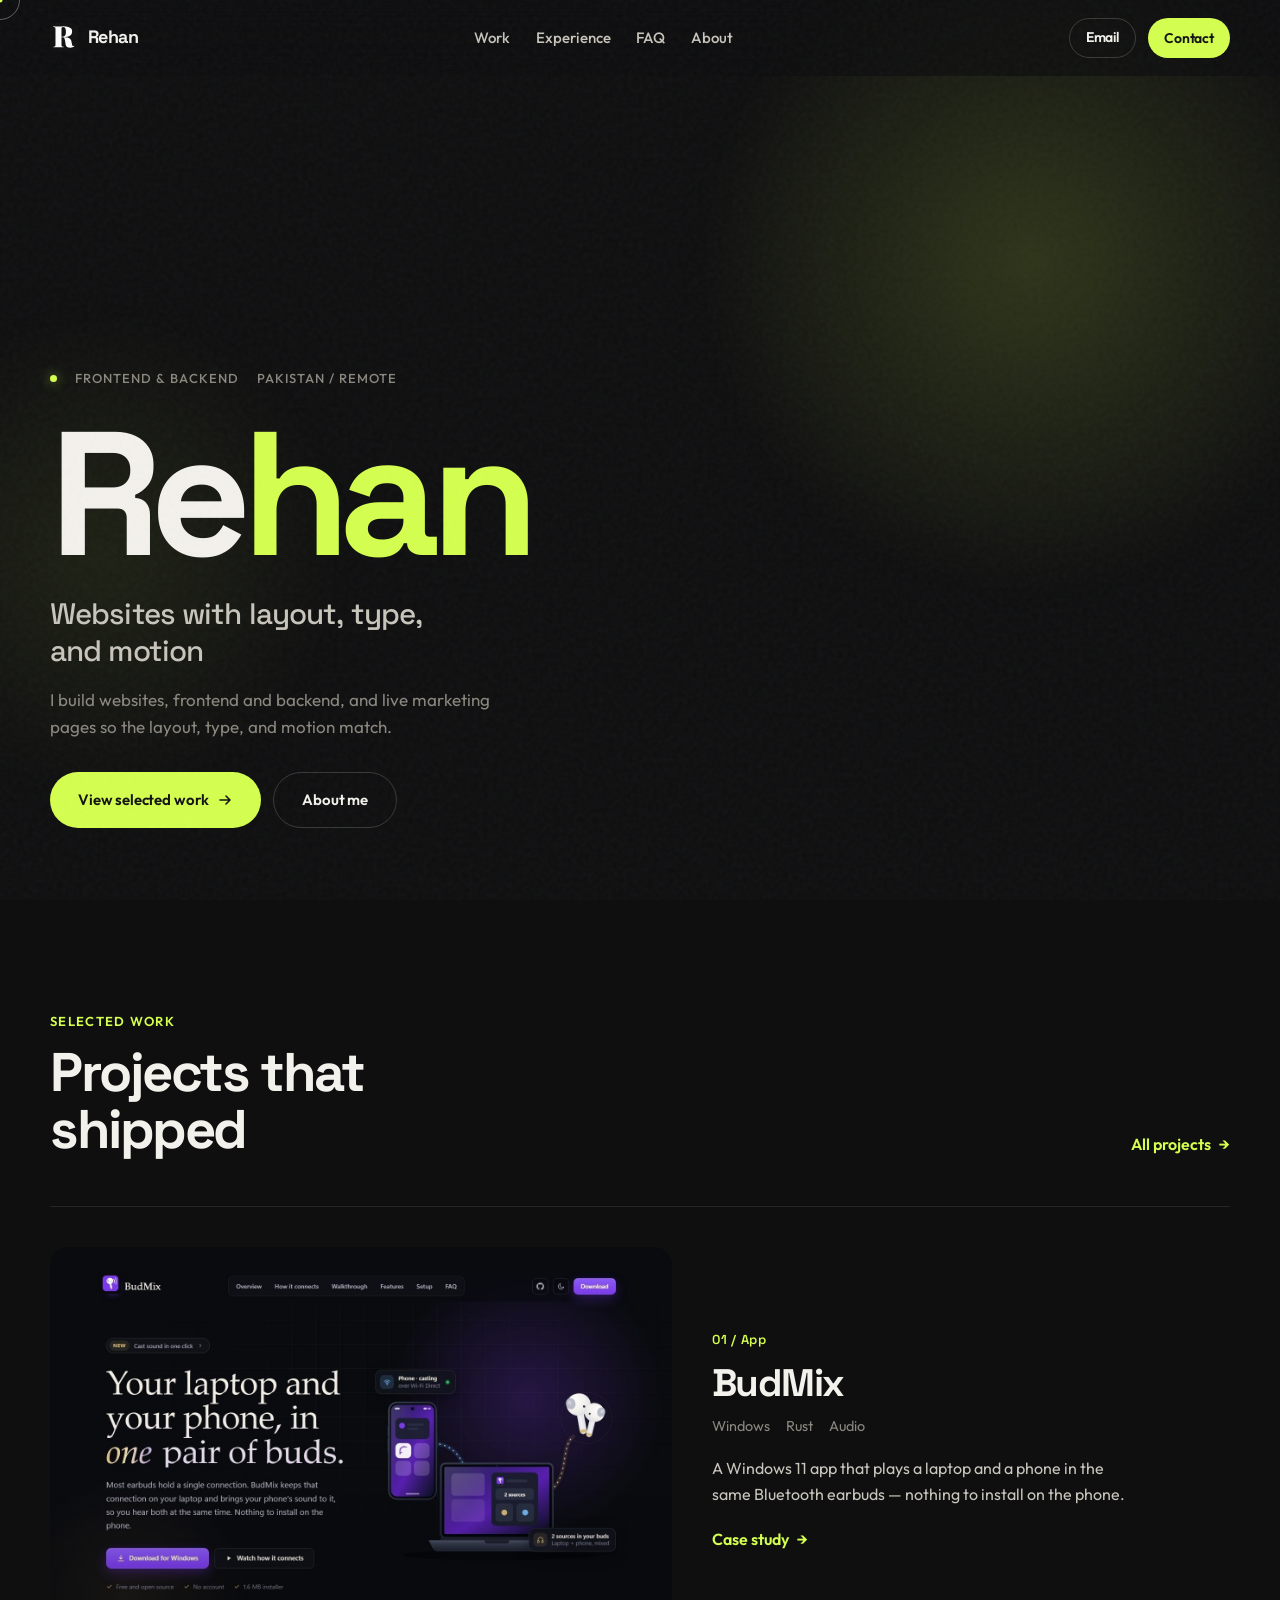
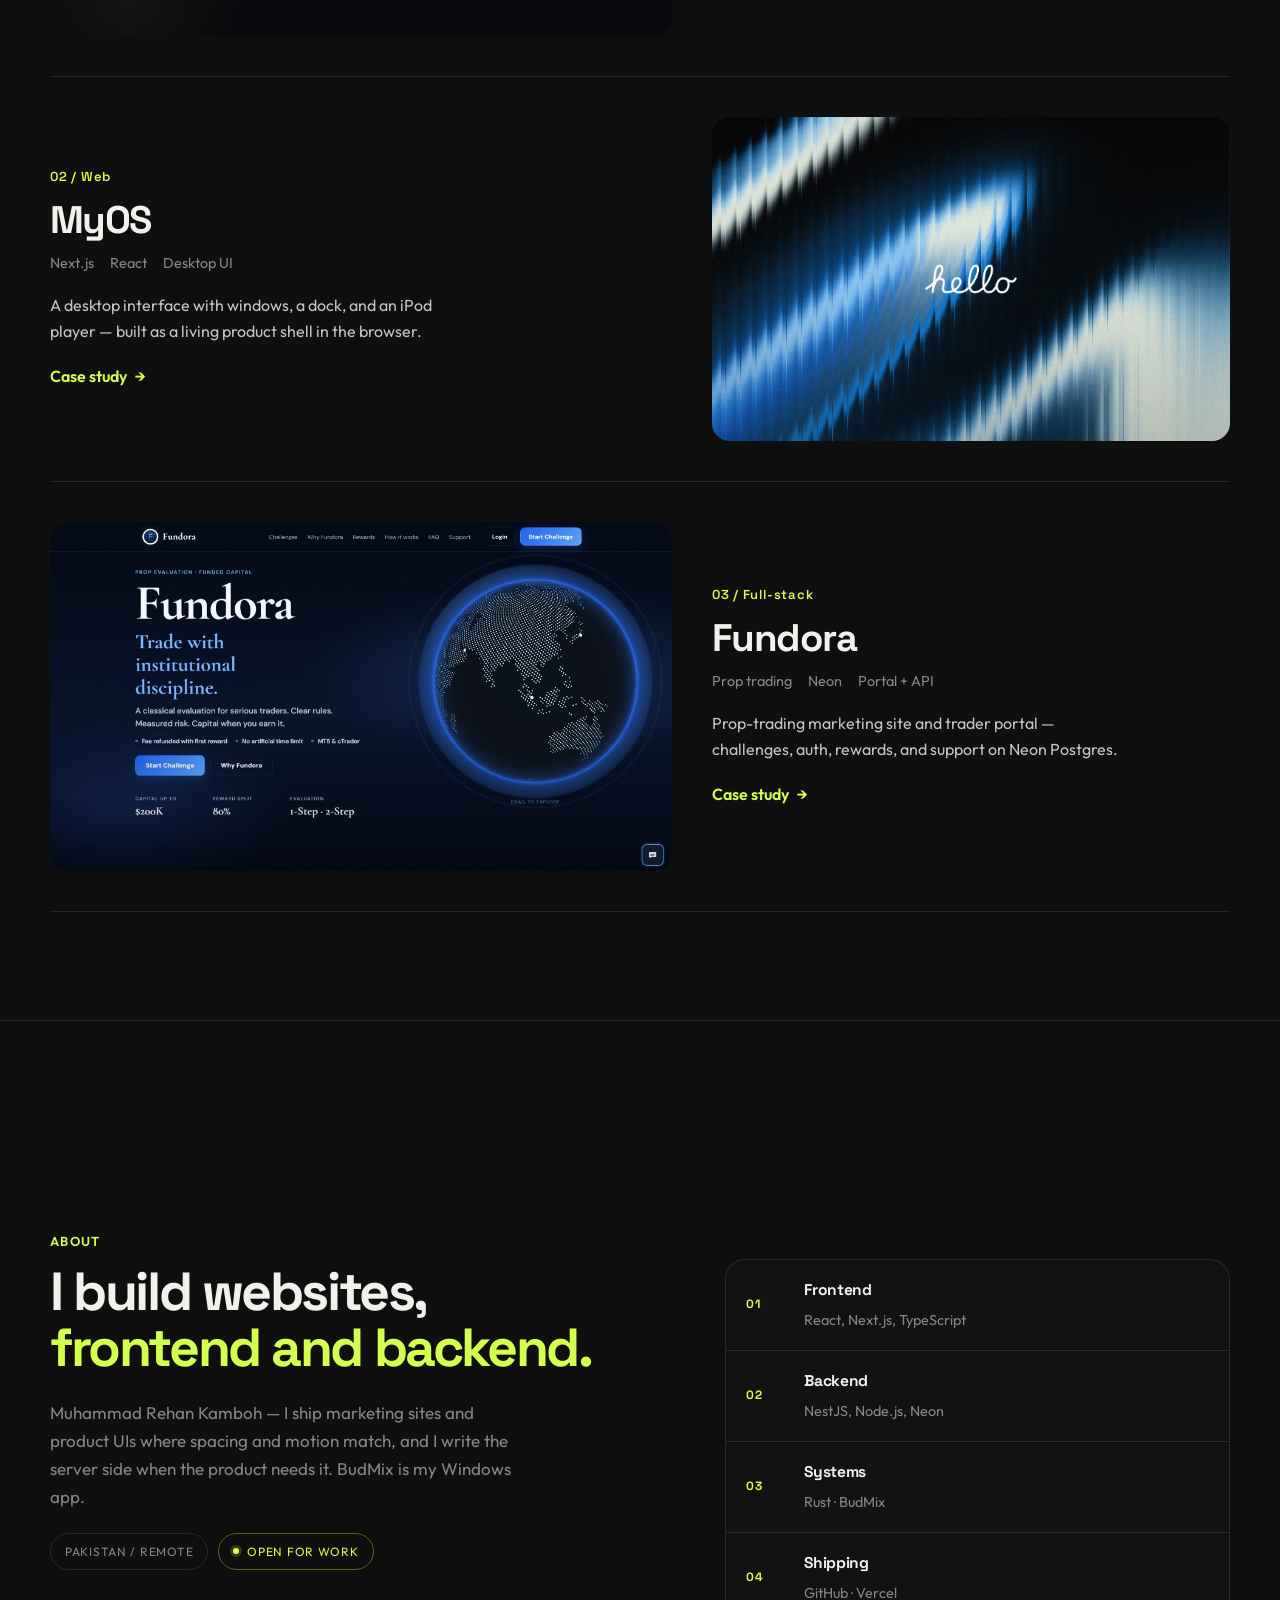
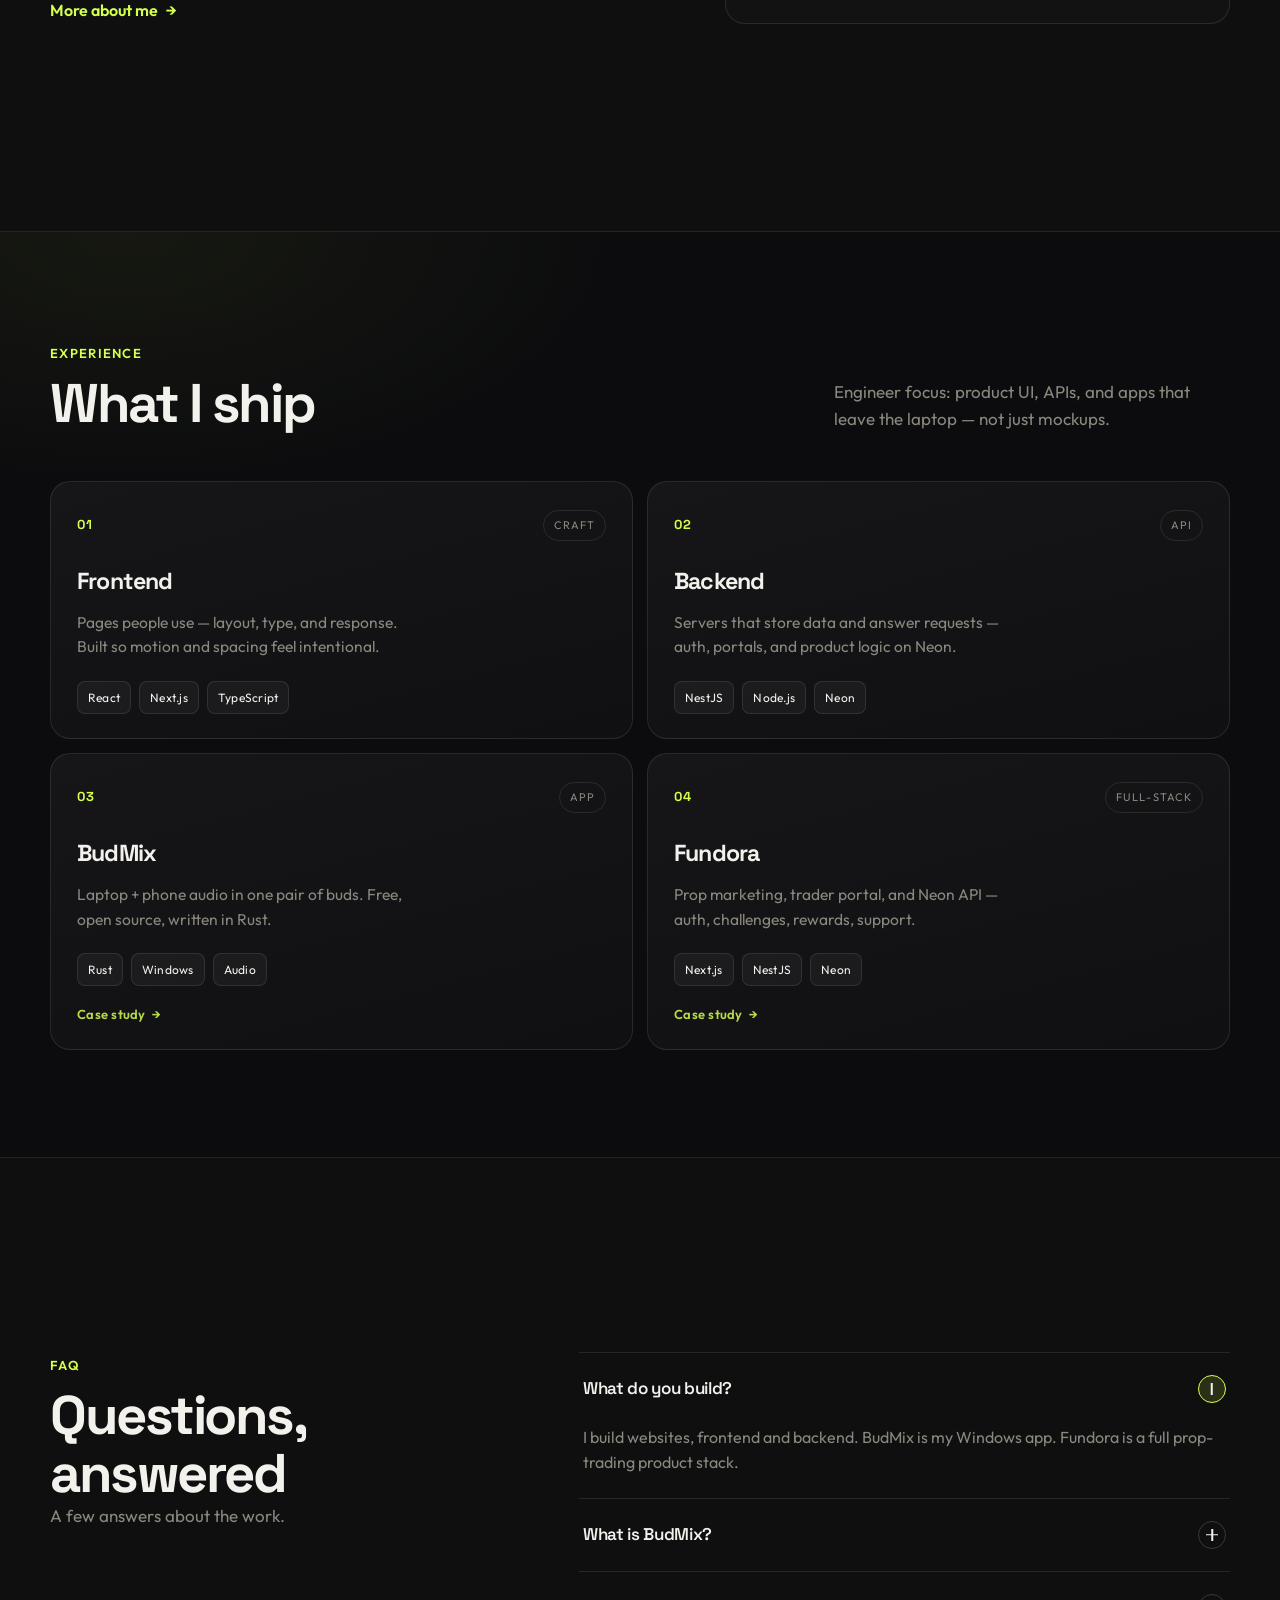
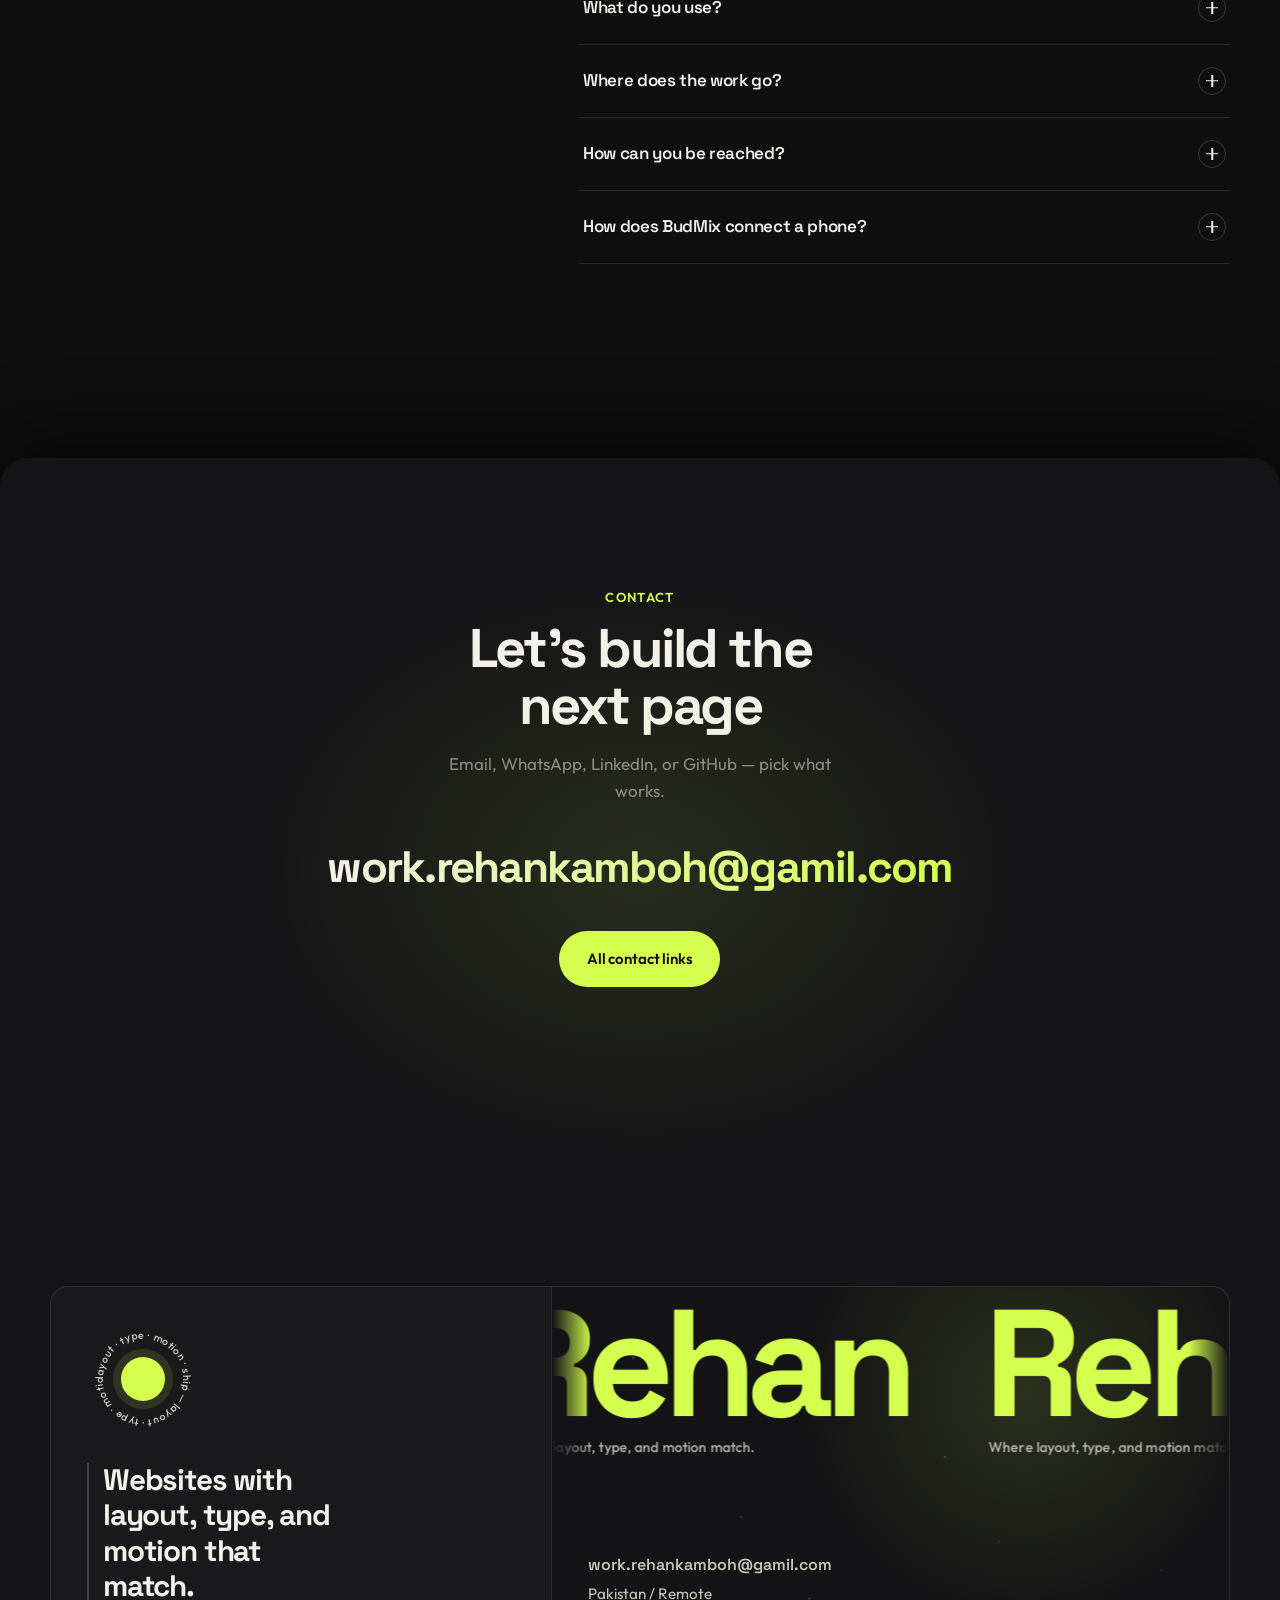
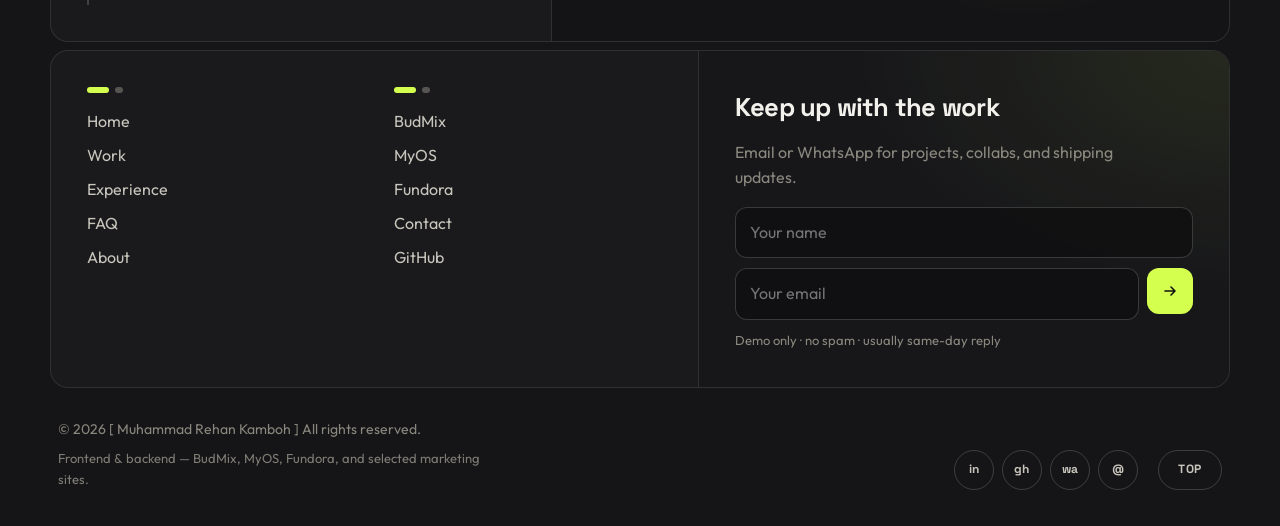
==== commit ec896744: "Polish landing About/Experience and sticky footer rise. EOF  Co-authored-by: Cursor <cursoragent@cur" ====
--- a/index.html
+++ b/index.html
@@ -9,7 +9,7 @@
       content="Muhammad Rehan Kamboh builds websites, frontend and backend. Layout, type, and motion that match."
     />
     <link rel="icon" href="assets/logo.svg" type="image/svg+xml" />
-    <link rel="stylesheet" href="css/styles.css" />
+    <link rel="stylesheet" href="css/styles.css?v=pin4" />
   </head>
   <body class="is-loading">
     <div class="scroll-progress" aria-hidden="true"><span></span></div>
@@ -151,61 +151,133 @@
         </div>
       </section>
 
-      <section class="container">
-        <div class="about-strip">
-          <div class="reveal">
-            <span class="section__label">About</span>
-            <h2 class="about-strip__title">I build websites, frontend and backend.</h2>
-            <p>
-              Muhammad Rehan Kamboh — I ship marketing sites and product UIs where spacing and motion match, and I write
-              the server side when the product needs it. BudMix is my Windows app.
-            </p>
-            <a class="link-arrow" href="about.html">More about me <span aria-hidden="true">→</span></a>
-          </div>
-          <ul class="capability-list reveal reveal-delay-2">
-            <li><strong>Frontend</strong><span>React, Next.js, TypeScript</span></li>
-            <li><strong>Backend</strong><span>NestJS, Node.js</span></li>
-            <li><strong>Systems</strong><span>Rust · BudMix</span></li>
-            <li><strong>Shipping</strong><span>GitHub · Vercel</span></li>
-          </ul>
+      <section class="section about-section" id="about">
+        <div class="container">
+          <div class="about-strip">
+            <div class="about-strip__copy reveal">
+              <span class="section__label">About</span>
+              <h2 class="about-strip__title">
+                I build websites,<br />
+                <span>frontend and backend.</span>
+              </h2>
+              <p>
+                Muhammad Rehan Kamboh — I ship marketing sites and product UIs where spacing and motion match, and I write
+                the server side when the product needs it. BudMix is my Windows app.
+              </p>
+              <div class="about-strip__meta">
+                <span>Pakistan / Remote</span>
+                <span>Open for work</span>
+              </div>
+              <a class="link-arrow" href="about.html">More about me <span aria-hidden="true">→</span></a>
+            </div>
+            <ul class="capability-list reveal reveal-delay-2">
+              <li>
+                <span class="capability-list__idx" aria-hidden="true">01</span>
+                <div>
+                  <strong>Frontend</strong>
+                  <span>React, Next.js, TypeScript</span>
+                </div>
+              </li>
+              <li>
+                <span class="capability-list__idx" aria-hidden="true">02</span>
+                <div>
+                  <strong>Backend</strong>
+                  <span>NestJS, Node.js, Neon</span>
+                </div>
+              </li>
+              <li>
+                <span class="capability-list__idx" aria-hidden="true">03</span>
+                <div>
+                  <strong>Systems</strong>
+                  <span>Rust · BudMix</span>
+                </div>
+              </li>
+              <li>
+                <span class="capability-list__idx" aria-hidden="true">04</span>
+                <div>
+                  <strong>Shipping</strong>
+                  <span>GitHub · Vercel</span>
+                </div>
+              </li>
+            </ul>
+          </div>
         </div>
       </section>
 
       <section class="section exp-section" id="experience">
         <div class="container">
-          <div class="section__head reveal">
+          <div class="section__head exp-head reveal">
             <div>
               <span class="section__label">Experience</span>
               <h2 class="section__title">What I ship</h2>
             </div>
-            <p class="section__lead">I am an engineer. I build websites, frontend and backend.</p>
+            <p class="section__lead">
+              Engineer focus: product UI, APIs, and apps that leave the laptop — not just mockups.
+            </p>
           </div>
           <div class="exp-grid">
             <article class="exp-card reveal">
-              <span class="exp-card__num">01</span>
+              <div class="exp-card__top">
+                <span class="exp-card__num">01</span>
+                <span class="exp-card__tag">Craft</span>
+              </div>
               <h3>Frontend</h3>
-              <p>Pages people use — layout, type, and response. React, Next.js, TypeScript.</p>
+              <p>Pages people use — layout, type, and response. Built so motion and spacing feel intentional.</p>
+              <ul class="exp-card__stack">
+                <li>React</li>
+                <li>Next.js</li>
+                <li>TypeScript</li>
+              </ul>
             </article>
             <article class="exp-card reveal reveal-delay-1">
-              <span class="exp-card__num">02</span>
+              <div class="exp-card__top">
+                <span class="exp-card__num">02</span>
+                <span class="exp-card__tag">API</span>
+              </div>
               <h3>Backend</h3>
-              <p>Servers that store data and answer requests. NestJS, Node.js, Neon.</p>
+              <p>Servers that store data and answer requests — auth, portals, and product logic on Neon.</p>
+              <ul class="exp-card__stack">
+                <li>NestJS</li>
+                <li>Node.js</li>
+                <li>Neon</li>
+              </ul>
             </article>
-            <article class="exp-card reveal reveal-delay-2">
-              <span class="exp-card__num">03</span>
+            <a class="exp-card exp-card--link reveal reveal-delay-2" href="project-budmix.html">
+              <div class="exp-card__top">
+                <span class="exp-card__num">03</span>
+                <span class="exp-card__tag">App</span>
+              </div>
               <h3>BudMix</h3>
-              <p>Laptop + phone audio in one pair of buds. Free, open source, Rust.</p>
-            </article>
-            <article class="exp-card reveal reveal-delay-3">
-              <span class="exp-card__num">04</span>
+              <p>Laptop + phone audio in one pair of buds. Free, open source, written in Rust.</p>
+              <ul class="exp-card__stack">
+                <li>Rust</li>
+                <li>Windows</li>
+                <li>Audio</li>
+              </ul>
+              <span class="exp-card__go">Case study <span aria-hidden="true">→</span></span>
+            </a>
+            <a class="exp-card exp-card--link reveal reveal-delay-3" href="project-fundora.html">
+              <div class="exp-card__top">
+                <span class="exp-card__num">04</span>
+                <span class="exp-card__tag">Full-stack</span>
+              </div>
               <h3>Fundora</h3>
-              <p>Prop marketing, trader portal, and Neon API — auth, challenges, rewards.</p>
-            </article>
+              <p>Prop marketing, trader portal, and Neon API — auth, challenges, rewards, support.</p>
+              <ul class="exp-card__stack">
+                <li>Next.js</li>
+                <li>NestJS</li>
+                <li>Neon</li>
+              </ul>
+              <span class="exp-card__go">Case study <span aria-hidden="true">→</span></span>
+            </a>
           </div>
         </div>
       </section>
 
-      <section class="section section--tight faq-section" id="faq">
+      </main>
+
+    <div class="footer-reveal">
+      <section class="section section--tight faq-section site-pin" id="faq">
         <div class="container faq-layout">
           <div class="faq-layout__intro reveal">
             <span class="section__label">FAQ</span>
@@ -283,59 +355,112 @@
         </div>
       </section>
 
-      <section class="contact-band" id="contact">
-        <div class="container reveal">
-          <span class="section__label">Contact</span>
-          <h2 class="section__title">Let’s build the next page</h2>
-          <p class="section__lead">Email, WhatsApp, LinkedIn, or GitHub — pick what works.</p>
-          <a class="contact-band__mail" href="mailto:work.rehankamboh@gamil.com">work.rehankamboh@gamil.com</a>
-          <div>
-            <a class="btn btn--primary btn--lg btn--magnetic" href="contact.html">All contact links</a>
-          </div>
-        </div>
-      </section>
-    </main>
-
+    <div class="site-footer-rise">
+    <section class="contact-band" id="contact">
+      <div class="container reveal">
+        <span class="section__label">Contact</span>
+        <h2 class="section__title">Let’s build the next page</h2>
+        <p class="section__lead">Email, WhatsApp, LinkedIn, or GitHub — pick what works.</p>
+        <a class="contact-band__mail" href="mailto:work.rehankamboh@gamil.com">work.rehankamboh@gamil.com</a>
+        <div>
+          <a class="btn btn--primary btn--lg btn--magnetic" href="contact.html">All contact links</a>
+        </div>
+      </div>
+    </section>
     <footer class="footer">
-      <div class="container">
-        <div class="footer__grid">
-          <div class="footer__brand">
-            <a class="brand" href="index.html">
-              <img src="assets/logo.svg" alt="" width="28" height="28" />
-              Rehan
-            </a>
-            <p>Muhammad Rehan Kamboh — websites, frontend and backend.</p>
-          </div>
-          <div class="footer__col">
-            <h4>Navigate</h4>
-            <a href="work.html">Work</a>
-            <a href="#experience">Experience</a>
-            <a href="#faq">FAQ</a>
-            <a href="about.html">About</a>
-            <a href="contact.html">Contact</a>
-          </div>
-          <div class="footer__col">
-            <h4>Selected</h4>
-            <a href="project-budmix.html">BudMix</a>
-            <a href="project-myos.html">MyOS</a>
-            <a href="project-fundora.html">Fundora</a>
-            <a href="work.html">All work</a>
-          </div>
-          <div class="footer__col">
-            <h4>Connect</h4>
-            <a href="mailto:work.rehankamboh@gamil.com">Email</a>
-            <a href="https://wa.me/923280865468" target="_blank" rel="noopener">WhatsApp</a>
-            <a href="https://www.linkedin.com/in/muhammad-rehan-223225436/" target="_blank" rel="noopener">LinkedIn</a>
-            <a href="https://github.com/Mrehankamboh" target="_blank" rel="noopener">GitHub</a>
-          </div>
-        </div>
-        <div class="footer__bottom">
-          <p class="footer__copy">© <span data-year>2026</span> Muhammad Rehan Kamboh</p>
-          <p class="footer__copy">Pakistan / Remote</p>
+      <div class="footer-shell">
+        <div class="footer-bento" data-footer-reveal>
+          <div class="footer-bento__msg">
+            <div class="footer-ring" aria-hidden="true">
+              <div class="footer-ring__spin">
+                <svg viewBox="0 0 100 100">
+                  <defs>
+                    <path id="footer-curve" d="M 50 50 m -36 0 a 36 36 0 1 1 72 0 a 36 36 0 1 1 -72 0" />
+                  </defs>
+                  <text>
+                    <textPath href="#footer-curve" startOffset="0">layout · type · motion · ship — layout · type · motion · ship —</textPath>
+                  </text>
+                </svg>
+              </div>
+              <span class="footer-ring__dot"></span>
+            </div>
+            <p class="footer-slogan">Websites with layout, type, and motion that match.</p>
+          </div>
+          <div class="footer-bento__brand">
+            <div class="footer-bento__stars" aria-hidden="true"></div>
+            <div class="footer-mega" aria-hidden="true">
+              <div class="footer-mega__viewport">
+                <div class="footer-mega__track" data-mega-track>
+                  <div class="footer-mega__item"><span class="footer-mega__name">Rehan</span><span class="footer-mega__tag">Where layout, type, and motion match.</span></div>
+                  <div class="footer-mega__item"><span class="footer-mega__name">Rehan</span><span class="footer-mega__tag">Where layout, type, and motion match.</span></div>
+                  <div class="footer-mega__item"><span class="footer-mega__name">Rehan</span><span class="footer-mega__tag">Where layout, type, and motion match.</span></div>
+                  <div class="footer-mega__item"><span class="footer-mega__name">Rehan</span><span class="footer-mega__tag">Where layout, type, and motion match.</span></div>
+                </div>
+              </div>
+            </div>
+            <div class="footer-bento__meta">
+              <a class="footer-link" href="mailto:work.rehankamboh@gamil.com"><span>work.rehankamboh@gamil.com</span><span class="footer-link__fill" aria-hidden="true">work.rehankamboh@gamil.com</span></a>
+              <p>Pakistan / Remote</p>
+            </div>
+          </div>
+        </div>
+
+        <div class="footer-mid" data-footer-reveal>
+          <div class="footer-nav">
+            <div class="footer-nav__col">
+              <span class="footer-nav__steps" aria-hidden="true"><i></i><i></i></span>
+              <a class="footer-link" href="index.html"><span>Home</span><span class="footer-link__fill" aria-hidden="true">Home</span></a>
+              <a class="footer-link" href="work.html"><span>Work</span><span class="footer-link__fill" aria-hidden="true">Work</span></a>
+              <a class="footer-link" href="#experience"><span>Experience</span><span class="footer-link__fill" aria-hidden="true">Experience</span></a>
+              <a class="footer-link" href="#faq"><span>FAQ</span><span class="footer-link__fill" aria-hidden="true">FAQ</span></a>
+              <a class="footer-link" href="about.html"><span>About</span><span class="footer-link__fill" aria-hidden="true">About</span></a>
+            </div>
+            <div class="footer-nav__col">
+              <span class="footer-nav__steps" aria-hidden="true"><i></i><i></i></span>
+              <a class="footer-link" href="project-budmix.html"><span>BudMix</span><span class="footer-link__fill" aria-hidden="true">BudMix</span></a>
+              <a class="footer-link" href="project-myos.html"><span>MyOS</span><span class="footer-link__fill" aria-hidden="true">MyOS</span></a>
+              <a class="footer-link" href="project-fundora.html"><span>Fundora</span><span class="footer-link__fill" aria-hidden="true">Fundora</span></a>
+              <a class="footer-link" href="contact.html"><span>Contact</span><span class="footer-link__fill" aria-hidden="true">Contact</span></a>
+              <a class="footer-link" href="https://github.com/Mrehankamboh" target="_blank" rel="noopener"><span>GitHub</span><span class="footer-link__fill" aria-hidden="true">GitHub</span></a>
+            </div>
+          </div>
+
+          <div class="footer-news">
+            <h3>Keep up with the work</h3>
+            <p>Email or WhatsApp for projects, collabs, and shipping updates.</p>
+            <form class="footer-news__form" action="#" method="post">
+              <label class="visually-hidden" for="footer-name">Name</label>
+              <input id="footer-name" name="name" type="text" placeholder="Your name" autocomplete="name" />
+              <label class="visually-hidden" for="footer-email">Email</label>
+              <div class="footer-news__row">
+                <input id="footer-email" name="email" type="email" placeholder="Your email" autocomplete="email" />
+                <button class="footer-news__submit" type="submit" aria-label="Submit">
+                  <svg viewBox="0 0 16 16" fill="none" aria-hidden="true"><path d="M3 8h10M9 4l4 4-4 4" stroke="currentColor" stroke-width="1.6" stroke-linecap="round" stroke-linejoin="round"/></svg>
+                </button>
+              </div>
+              <p class="footer-news__note">Demo only · no spam · usually same-day reply</p>
+            </form>
+          </div>
+        </div>
+
+        <div class="footer-bottom" data-footer-reveal>
+          <div class="footer-bottom__copy">
+            <p>© <span data-year>2026</span> [ Muhammad Rehan Kamboh ] All rights reserved.</p>
+            <p class="footer-bottom__reg">Frontend &amp; backend — BudMix, MyOS, Fundora, and selected marketing sites.</p>
+          </div>
+          <div class="footer-social">
+            <a href="https://www.linkedin.com/in/muhammad-rehan-223225436/" target="_blank" rel="noopener" aria-label="LinkedIn">in</a>
+            <a href="https://github.com/Mrehankamboh" target="_blank" rel="noopener" aria-label="GitHub">gh</a>
+            <a href="https://wa.me/923280865468" target="_blank" rel="noopener" aria-label="WhatsApp">wa</a>
+            <a href="mailto:work.rehankamboh@gamil.com" aria-label="Email">@</a>
+          </div>
+          <a class="footer-top" href="#">TOP</a>
         </div>
       </div>
     </footer>
-
-    <script src="js/main.js"></script>
+    </div>
+    </div>
+
+    <script src="js/main.js?v=pin4"></script>
   </body>
 </html>
--- a/css/styles.css
+++ b/css/styles.css
@@ -49,6 +49,11 @@
   color: var(--accent-ink);
 }
 
+html {
+  /* clip on html (not body) — avoids sticky breakage from overflow-x:hidden */
+  overflow-x: clip;
+}
+
 body {
   font-family: var(--font-body);
   font-size: 16px;
@@ -56,7 +61,6 @@
   color: var(--ink);
   background: var(--bg);
   -webkit-font-smoothing: antialiased;
-  overflow-x: hidden;
 }
 
 body.is-loading {
@@ -871,53 +875,122 @@
   object-position: center top;
 }
 
-/* —— About strip —— */
+/* —— About —— */
+.about-section {
+  border-top: 1px solid var(--line);
+}
+
 .about-strip {
   display: grid;
-  grid-template-columns: 1.2fr 1fr;
-  gap: 48px;
-  align-items: start;
-  padding: clamp(64px, 10vh, 100px) 0;
-  border-top: 1px solid var(--line);
-  border-bottom: 1px solid var(--line);
+  grid-template-columns: 1.15fr 0.95fr;
+  gap: clamp(36px, 5vw, 72px);
+  align-items: end;
+  padding: clamp(72px, 11vh, 120px) 0;
 }
 
 .about-strip__title {
   font-family: var(--font-display);
   font-weight: 700;
-  font-size: clamp(2rem, 4vw, 3rem);
-  letter-spacing: -0.04em;
-  line-height: 1.1;
-  margin-bottom: 20px;
+  font-size: clamp(2.15rem, 4.4vw, 3.35rem);
+  letter-spacing: -0.045em;
+  line-height: 1.05;
+  margin-bottom: 22px;
+}
+
+.about-strip__title span {
+  color: var(--accent);
 }
 
 .about-strip p {
   color: var(--muted);
   font-size: 1.0625rem;
-  margin-bottom: 14px;
-  max-width: 42ch;
+  margin-bottom: 22px;
+  max-width: 44ch;
+  line-height: 1.65;
+}
+
+.about-strip__meta {
+  display: flex;
+  flex-wrap: wrap;
+  gap: 10px;
+  margin-bottom: 28px;
+}
+
+.about-strip__meta span {
+  display: inline-flex;
+  align-items: center;
+  gap: 8px;
+  padding: 8px 14px;
+  border: 1px solid var(--line);
+  border-radius: 999px;
+  font-size: 0.75rem;
+  letter-spacing: 0.06em;
+  text-transform: uppercase;
+  color: var(--muted);
+}
+
+.about-strip__meta span:last-child {
+  border-color: rgba(212, 255, 79, 0.35);
+  color: var(--accent);
+}
+
+.about-strip__meta span:last-child::before {
+  content: "";
+  width: 6px;
+  height: 6px;
+  border-radius: 50%;
+  background: var(--accent);
+  box-shadow: 0 0 0 3px rgba(212, 255, 79, 0.18);
 }
 
 .capability-list {
   display: flex;
   flex-direction: column;
+  border: 1px solid var(--line);
+  border-radius: 20px;
+  overflow: hidden;
+  background: rgba(255, 255, 255, 0.015);
 }
 
 .capability-list li {
-  display: flex;
-  justify-content: space-between;
-  gap: 16px;
-  padding: 16px 0;
-  border-top: 1px solid var(--line);
+  display: grid;
+  grid-template-columns: 44px 1fr;
+  gap: 14px;
+  align-items: center;
+  padding: 18px 20px;
+  border-bottom: 1px solid var(--line);
   font-size: 0.975rem;
+  transition: background 0.35s ease, padding-left 0.35s var(--ease);
 }
 
 .capability-list li:last-child {
-  border-bottom: 1px solid var(--line);
-}
-
-.capability-list span {
+  border-bottom: none;
+}
+
+.capability-list li:hover {
+  background: rgba(212, 255, 79, 0.04);
+  padding-left: 26px;
+}
+
+.capability-list__idx {
+  font-family: var(--font-display);
+  font-weight: 700;
+  font-size: 0.75rem;
+  letter-spacing: 0.08em;
+  color: var(--accent);
+}
+
+.capability-list strong {
+  display: block;
+  font-family: var(--font-display);
+  font-weight: 700;
+  letter-spacing: -0.02em;
+  margin-bottom: 4px;
+}
+
+.capability-list li span:not(.capability-list__idx) {
   color: var(--muted);
+  font-size: 0.9rem;
 }
 
 /* —— Contact band —— */
@@ -925,6 +998,67 @@
   text-align: center;
   padding: clamp(80px, 14vh, 140px) 0;
   position: relative;
+}
+
+/*
+  Platform motion: last page section sticks; footer paints over it on scroll.
+  Wrapper scroll range = pin height + footer height.
+*/
+.footer-reveal {
+  position: relative;
+  display: block;
+  isolation: isolate;
+}
+
+.footer-reveal > .site-pin,
+.site-pin {
+  position: sticky;
+  top: 0;
+  z-index: 1;
+  min-height: 100svh;
+  display: flex;
+  flex-direction: column;
+  justify-content: center;
+  background: var(--bg);
+  box-shadow: 0 -1px 0 var(--line);
+}
+
+/* Rising stack (contact + footer) paints over sticky .site-pin */
+.site-footer-rise {
+  position: relative;
+  z-index: 3;
+  margin-top: 0;
+  border-radius: 28px 28px 0 0;
+  box-shadow: 0 -24px 64px rgba(0, 0, 0, 0.55);
+  background: #151517;
+  overflow: clip;
+}
+
+.site-footer-rise .contact-band {
+  position: relative;
+  z-index: auto;
+  min-height: min(100svh, 820px);
+  background: transparent;
+  box-shadow: none;
+}
+
+.site-footer-rise > .footer,
+.footer-reveal > .footer.site-footer-rise,
+.footer-reveal > .footer {
+  position: relative;
+  z-index: 3;
+  background: #151517;
+}
+
+.site-pin--end .section__title {
+  max-width: 14ch;
+  margin-left: auto;
+  margin-right: auto;
+}
+
+main {
+  position: relative;
+  background: var(--bg);
 }
 
 .contact-band::before {
@@ -1042,32 +1176,248 @@
   max-width: 48ch;
 }
 
-/* —— Contact form —— */
+/* —— Contact page —— */
+.contact-hero {
+  position: relative;
+  padding: calc(var(--nav-h) + clamp(48px, 8vh, 88px)) 0 clamp(36px, 5vh, 56px);
+  overflow: hidden;
+}
+
+.contact-hero__glow {
+  position: absolute;
+  inset: 10% 15% auto;
+  height: 280px;
+  background: radial-gradient(ellipse at center, rgba(212, 255, 79, 0.14), transparent 68%);
+  pointer-events: none;
+}
+
+.contact-hero__top {
+  display: flex;
+  align-items: center;
+  gap: 14px;
+  flex-wrap: wrap;
+  margin-bottom: 18px;
+}
+
+.contact-status {
+  display: inline-flex;
+  align-items: center;
+  gap: 8px;
+  padding: 6px 12px;
+  border-radius: 999px;
+  border: 1px solid var(--line-strong);
+  background: rgba(212, 255, 79, 0.06);
+  color: var(--ink-soft);
+  font-size: 0.8125rem;
+  font-weight: 500;
+}
+
+.contact-status__dot {
+  width: 7px;
+  height: 7px;
+  border-radius: 50%;
+  background: var(--accent);
+  box-shadow: 0 0 0 4px var(--accent-soft);
+  animation: pulse-dot 1.8s ease infinite;
+}
+
+@keyframes pulse-dot {
+  0%,
+  100% {
+    box-shadow: 0 0 0 3px var(--accent-soft);
+  }
+  50% {
+    box-shadow: 0 0 0 6px rgba(212, 255, 79, 0.08);
+  }
+}
+
+.contact-hero__title {
+  max-width: 14ch;
+  margin-bottom: 14px;
+}
+
+.contact-hero__lead {
+  margin-bottom: 22px;
+}
+
+.contact-hero__mail {
+  display: inline-block;
+  font-family: var(--font-display);
+  font-weight: 700;
+  font-size: clamp(1.35rem, 3.4vw, 2.25rem);
+  letter-spacing: -0.04em;
+  background: linear-gradient(90deg, var(--ink), var(--accent));
+  -webkit-background-clip: text;
+  background-clip: text;
+  color: transparent;
+  transition: opacity 0.3s ease;
+}
+
+.contact-hero__mail:hover {
+  opacity: 0.85;
+}
+
+.contact-main {
+  padding-top: 8px;
+  padding-bottom: clamp(72px, 12vh, 120px);
+}
+
 .contact-layout {
   display: grid;
-  grid-template-columns: 1fr 1.1fr;
-  gap: 48px;
+  grid-template-columns: 0.95fr 1.15fr;
+  gap: clamp(28px, 4vw, 48px);
   align-items: start;
 }
 
-.contact-details p {
+.contact-channels__title,
+.contact-form__title {
+  font-family: var(--font-display);
+  font-weight: 700;
+  font-size: 1.35rem;
+  letter-spacing: -0.03em;
+  margin-bottom: 8px;
+}
+
+.contact-channels__lead,
+.contact-form__note {
   color: var(--muted);
-  margin-bottom: 24px;
+  margin-bottom: 22px;
   max-width: 36ch;
 }
 
-.contact-details a {
+.channel-grid {
+  display: grid;
+  gap: 12px;
+}
+
+.channel {
+  display: grid;
+  grid-template-columns: auto 1fr auto;
+  gap: 14px;
+  align-items: center;
+  padding: 16px 18px;
+  border-radius: 16px;
+  border: 1px solid var(--line);
+  background: linear-gradient(160deg, rgba(255, 255, 255, 0.03), transparent 55%), var(--bg-elevated);
+  transition: border-color 0.3s ease, transform 0.35s var(--ease), background 0.3s ease;
+}
+
+.channel:hover {
+  border-color: rgba(212, 255, 79, 0.35);
+  transform: translateY(-2px);
+  background: linear-gradient(160deg, rgba(212, 255, 79, 0.08), transparent 55%), var(--bg-soft);
+}
+
+.channel__icon {
+  width: 42px;
+  height: 42px;
+  border-radius: 12px;
+  display: grid;
+  place-items: center;
+  background: var(--accent-soft);
+  color: var(--accent);
+}
+
+.channel__icon svg {
+  width: 20px;
+  height: 20px;
+}
+
+.channel__label {
   display: block;
-  font-family: var(--font-display);
+  font-size: 0.75rem;
   font-weight: 600;
-  font-size: 1.25rem;
+  letter-spacing: 0.06em;
+  text-transform: uppercase;
+  color: var(--muted);
+  margin-bottom: 2px;
+}
+
+.channel__value {
+  display: block;
+  font-family: var(--font-display);
+  font-weight: 600;
+  font-size: 1rem;
   letter-spacing: -0.02em;
-  margin-bottom: 10px;
-  transition: color 0.25s ease;
-}
-
-.contact-details a:hover {
+  color: var(--ink);
+  overflow-wrap: anywhere;
+}
+
+.channel__arrow {
   color: var(--accent);
+  font-size: 1.1rem;
+  transition: transform 0.3s var(--ease);
+}
+
+.channel:hover .channel__arrow {
+  transform: translateX(3px);
+}
+
+.contact-facts {
+  list-style: none;
+  display: grid;
+  gap: 12px;
+  margin-top: 28px;
+  padding-top: 24px;
+  border-top: 1px solid var(--line);
+}
+
+.contact-facts li {
+  display: flex;
+  flex-wrap: wrap;
+  gap: 8px 16px;
+  align-items: baseline;
+}
+
+.contact-facts strong {
+  min-width: 64px;
+  font-family: var(--font-display);
+  font-size: 0.8125rem;
+  letter-spacing: 0.04em;
+  text-transform: uppercase;
+  color: var(--accent);
+}
+
+.contact-facts span {
+  color: var(--ink-soft);
+}
+
+.contact-form {
+  padding: clamp(22px, 3vw, 32px);
+  border-radius: 22px;
+  border: 1px solid var(--line);
+  background:
+    radial-gradient(ellipse at top right, rgba(212, 255, 79, 0.08), transparent 45%),
+    var(--bg-elevated);
+  box-shadow: 0 24px 60px rgba(0, 0, 0, 0.28);
+}
+
+.contact-form__head {
+  display: flex;
+  align-items: flex-start;
+  justify-content: space-between;
+  gap: 16px;
+  margin-bottom: 8px;
+}
+
+.contact-form__badge {
+  flex-shrink: 0;
+  padding: 6px 10px;
+  border-radius: 999px;
+  border: 1px solid var(--line-strong);
+  font-size: 0.75rem;
+  font-weight: 600;
+  letter-spacing: 0.05em;
+  text-transform: uppercase;
+  color: var(--muted);
+}
+
+.contact-form__actions {
+  display: flex;
+  flex-wrap: wrap;
+  align-items: center;
+  gap: 16px 22px;
+  margin-top: 4px;
 }
 
 .form {
@@ -1098,14 +1448,25 @@
   padding: 14px 16px;
   border-radius: 12px;
   border: 1px solid var(--line-strong);
-  background: var(--bg-elevated);
+  background: rgba(15, 15, 16, 0.72);
   color: var(--ink);
-  transition: border-color 0.3s ease, box-shadow 0.3s ease;
+  font: inherit;
+  transition: border-color 0.3s ease, box-shadow 0.3s ease, background 0.3s ease;
 }
 
 .field textarea {
-  min-height: 140px;
+  min-height: 160px;
   resize: vertical;
+}
+
+.field input::placeholder,
+.field textarea::placeholder {
+  color: rgba(138, 135, 126, 0.85);
+}
+
+.field input:hover,
+.field textarea:hover {
+  border-color: rgba(243, 241, 236, 0.28);
 }
 
 .field input:focus,
@@ -1113,11 +1474,17 @@
   outline: none;
   border-color: var(--accent);
   box-shadow: 0 0 0 3px var(--accent-soft);
+  background: rgba(15, 15, 16, 0.92);
 }
 
 .form.is-sent .btn {
   background: var(--accent);
   color: var(--accent-ink);
+}
+
+.form.is-sent .contact-form__badge {
+  border-color: rgba(212, 255, 79, 0.45);
+  color: var(--accent);
 }
 
 /* —— Project case study —— */
@@ -1279,57 +1646,149 @@
 /* —— Experience —— */
 .exp-section {
   border-top: 1px solid var(--line);
-  background: rgba(243, 241, 236, 0.02);
+  background:
+    radial-gradient(ellipse 70% 50% at 10% 0%, rgba(212, 255, 79, 0.05), transparent 55%),
+    #0c0c0e;
+}
+
+.exp-head {
+  align-items: end;
 }
 
 .exp-grid {
   display: grid;
   grid-template-columns: repeat(2, 1fr);
-  gap: 16px;
+  gap: 14px;
 }
 
 .exp-card {
-  padding: 28px 26px;
-  border-radius: 18px;
+  position: relative;
+  display: flex;
+  flex-direction: column;
+  min-height: 240px;
+  padding: 28px 26px 24px;
+  border-radius: 20px;
   border: 1px solid var(--line);
-  background: var(--bg-elevated);
-  transition: border-color 0.35s ease, transform 0.4s var(--ease), background 0.35s ease;
+  background: linear-gradient(165deg, #161618 0%, #101012 100%);
+  overflow: hidden;
+  transition: border-color 0.35s ease, transform 0.45s var(--ease), box-shadow 0.45s ease;
+}
+
+.exp-card::before {
+  content: "";
+  position: absolute;
+  left: 0;
+  top: 0;
+  bottom: 0;
+  width: 2px;
+  background: var(--accent);
+  transform: scaleY(0);
+  transform-origin: top;
+  transition: transform 0.45s var(--ease);
 }
 
 .exp-card:hover {
-  border-color: rgba(212, 255, 79, 0.35);
-  transform: translateY(-3px);
-  background: #1a1a1d;
+  border-color: rgba(212, 255, 79, 0.4);
+  transform: translateY(-4px);
+  box-shadow: 0 18px 40px rgba(0, 0, 0, 0.35);
+}
+
+.exp-card:hover::before {
+  transform: scaleY(1);
+}
+
+.exp-card__top {
+  display: flex;
+  align-items: center;
+  justify-content: space-between;
+  gap: 12px;
+  margin-bottom: 22px;
 }
 
 .exp-card__num {
-  display: block;
   font-family: var(--font-display);
   font-weight: 700;
   font-size: 0.8125rem;
-  letter-spacing: 0.08em;
+  letter-spacing: 0.1em;
   color: var(--accent);
-  margin-bottom: 18px;
+}
+
+.exp-card__tag {
+  font-size: 0.6875rem;
+  letter-spacing: 0.1em;
+  text-transform: uppercase;
+  color: var(--muted);
+  padding: 6px 10px;
+  border: 1px solid var(--line);
+  border-radius: 999px;
 }
 
 .exp-card h3 {
   font-family: var(--font-display);
   font-weight: 700;
-  font-size: 1.35rem;
-  letter-spacing: -0.03em;
+  font-size: 1.45rem;
+  letter-spacing: -0.035em;
   margin-bottom: 10px;
 }
 
 .exp-card p {
   color: var(--muted);
   font-size: 0.975rem;
-  max-width: 36ch;
+  max-width: 34ch;
   line-height: 1.55;
+  margin-bottom: 22px;
+  flex: 1;
+}
+
+.exp-card__stack {
+  display: flex;
+  flex-wrap: wrap;
+  gap: 8px;
+  margin-top: auto;
+}
+
+.exp-card__stack li {
+  padding: 6px 10px;
+  border-radius: 8px;
+  background: rgba(255, 255, 255, 0.04);
+  border: 1px solid var(--line);
+  color: var(--ink);
+  font-size: 0.75rem;
+  letter-spacing: 0.02em;
+}
+
+.exp-card--link {
+  color: inherit;
+  text-decoration: none;
+  cursor: pointer;
+}
+
+.exp-card__go {
+  display: inline-flex;
+  align-items: center;
+  gap: 6px;
+  margin-top: 18px;
+  font-size: 0.8125rem;
+  font-weight: 600;
+  letter-spacing: 0.02em;
+  color: var(--accent);
+  opacity: 0.85;
+  transition: opacity 0.3s ease, gap 0.3s var(--ease);
+}
+
+.exp-card--link:hover .exp-card__go {
+  opacity: 1;
+  gap: 10px;
 }
 
 /* —— FAQ —— */
 .faq-section {
   border-top: 1px solid var(--line);
+}
+
+.faq-section.site-pin {
+  border-top: none;
+  justify-content: center;
 }
 
 .faq-layout {
@@ -1439,55 +1898,545 @@
   max-width: 58ch;
 }
 
-/* —— Footer —— */
+/* —— Footer (Platform-style shell + motion) —— */
 .footer {
-  border-top: 1px solid var(--line);
-  padding: 56px 0 32px;
-}
-
-.footer__grid {
+  border-top: none;
+  padding: 0;
+  background: #151517;
+  /* rises over .site-pin while that section stays sticky */
+  position: relative;
+  z-index: 3;
+}
+
+.footer-shell {
+  width: min(100% - 32px, 1180px);
+  margin: 0 auto;
+  padding: 8px 0 28px;
+}
+
+.footer-bento {
   display: grid;
-  grid-template-columns: 1.4fr repeat(3, 1fr);
-  gap: 40px;
-  margin-bottom: 40px;
-}
-
-.footer__brand p {
-  margin-top: 14px;
+  grid-template-columns: 1fr 1.35fr;
+  border: 1px solid var(--line);
+  border-radius: 18px;
+  overflow: hidden;
+  background: #1a1a1d;
+  min-height: 320px;
+}
+
+.footer-bento__msg,
+.footer-bento__brand {
+  position: relative;
+  padding: clamp(24px, 3vw, 36px);
+  min-height: 300px;
+}
+
+.footer-bento__msg {
+  display: flex;
+  flex-direction: column;
+  justify-content: space-between;
+  gap: 28px;
+  border-right: 1px solid var(--line);
+}
+
+.footer-ring {
+  position: relative;
+  width: 112px;
+  height: 112px;
+  flex-shrink: 0;
+  opacity: 0;
+  transform: scale(0.86);
+  transition: opacity 0.7s var(--ease), transform 0.7s var(--ease);
+}
+
+[data-footer-reveal].is-in .footer-ring {
+  opacity: 1;
+  transform: scale(1);
+}
+
+.footer-ring__spin {
+  width: 100%;
+  height: 100%;
+  transform-origin: center;
+  animation: footer-spin 14s linear infinite;
+  will-change: transform;
+}
+
+.footer-ring svg {
+  width: 100%;
+  height: 100%;
+  overflow: visible;
+}
+
+.footer-ring textPath {
+  fill: var(--ink-soft);
+  font-family: var(--font-body);
+  font-size: 9.5px;
+  font-weight: 500;
+  letter-spacing: 0.05em;
+}
+
+.footer-ring__dot {
+  position: absolute;
+  top: 50%;
+  left: 50%;
+  width: 44px;
+  height: 44px;
+  border-radius: 50%;
+  background: var(--accent);
+  transform: translate(-50%, -50%);
+  box-shadow: 0 0 0 8px rgba(212, 255, 79, 0.12);
+  animation: footer-dot-pulse 2.4s ease-in-out infinite;
+}
+
+@keyframes footer-spin {
+  to {
+    transform: rotate(360deg);
+  }
+}
+
+@keyframes footer-dot-pulse {
+  0%,
+  100% {
+    box-shadow: 0 0 0 6px rgba(212, 255, 79, 0.1);
+  }
+  50% {
+    box-shadow: 0 0 0 12px rgba(212, 255, 79, 0.06);
+  }
+}
+
+.footer-slogan {
+  font-family: var(--font-display);
+  font-weight: 700;
+  font-size: clamp(1.35rem, 2.4vw, 1.85rem);
+  letter-spacing: -0.04em;
+  line-height: 1.2;
+  max-width: 14ch;
+  padding-left: 14px;
+  border-left: 2px solid var(--line-strong);
+  color: var(--ink);
+  opacity: 0;
+  transform: translateY(18px);
+  transition: opacity 0.75s var(--ease) 0.12s, transform 0.75s var(--ease) 0.12s;
+}
+
+[data-footer-reveal].is-in .footer-slogan {
+  opacity: 1;
+  transform: none;
+}
+
+.footer-bento__brand {
+  display: flex;
+  flex-direction: column;
+  justify-content: flex-end;
+  overflow: hidden;
+  background:
+    radial-gradient(circle at 70% 30%, rgba(212, 255, 79, 0.12), transparent 42%),
+    #141416;
+}
+
+.footer-bento__stars {
+  position: absolute;
+  inset: 0;
+  pointer-events: none;
+  opacity: 0.55;
+  background-image:
+    radial-gradient(1.5px 1.5px at 12% 20%, rgba(255, 255, 255, 0.55), transparent),
+    radial-gradient(1.5px 1.5px at 28% 65%, rgba(255, 255, 255, 0.35), transparent),
+    radial-gradient(1.5px 1.5px at 48% 18%, rgba(255, 255, 255, 0.45), transparent),
+    radial-gradient(1.5px 1.5px at 66% 72%, rgba(255, 255, 255, 0.3), transparent),
+    radial-gradient(1.5px 1.5px at 82% 36%, rgba(255, 255, 255, 0.5), transparent),
+    radial-gradient(1.5px 1.5px at 90% 80%, rgba(255, 255, 255, 0.28), transparent),
+    radial-gradient(1.5px 1.5px at 38% 88%, rgba(255, 255, 255, 0.4), transparent),
+    radial-gradient(1.5px 1.5px at 58% 48%, rgba(255, 255, 255, 0.42), transparent);
+  animation: footer-twinkle 5s ease-in-out infinite;
+}
+
+@keyframes footer-twinkle {
+  0%,
+  100% {
+    opacity: 0.4;
+  }
+  50% {
+    opacity: 0.7;
+  }
+}
+
+.footer-mega {
+  position: absolute;
+  left: 0;
+  right: 0;
+  top: 4%;
+  width: 100%;
+  pointer-events: none;
+  user-select: none;
+  opacity: 0;
+  transform: translateY(18px);
+  transition: opacity 0.9s var(--ease) 0.08s, transform 0.9s var(--ease) 0.08s;
+}
+
+[data-footer-reveal].is-in .footer-mega {
+  opacity: 1;
+  transform: none;
+}
+
+.footer-mega__viewport {
+  width: 100%;
+  overflow: hidden;
+  mask-image: linear-gradient(90deg, transparent, #000 6%, #000 94%, transparent);
+  -webkit-mask-image: linear-gradient(90deg, transparent, #000 6%, #000 94%, transparent);
+}
+
+.footer-mega__track {
+  display: flex;
+  width: max-content;
+  align-items: flex-end;
+  gap: clamp(48px, 6vw, 88px);
+  will-change: transform;
+  transform: translate3d(0, 0, 0);
+}
+
+.footer-mega__item {
+  flex: none;
+  display: flex;
+  flex-direction: column;
+  gap: 10px;
+  min-width: max-content;
+}
+
+.footer-mega__name {
+  font-family: var(--font-display);
+  font-weight: 700;
+  font-size: clamp(5.5rem, 14vw, 9.5rem);
+  letter-spacing: -0.07em;
+  line-height: 0.82;
+  color: var(--accent);
+  white-space: nowrap;
+}
+
+.footer-mega__tag {
+  font-family: var(--font-body);
+  font-size: clamp(0.8rem, 1.1vw, 0.95rem);
+  font-weight: 500;
+  letter-spacing: 0.01em;
+  color: rgba(243, 241, 236, 0.72);
+  white-space: nowrap;
+  padding-left: 4px;
+}
+
+.footer-bento__meta {
+  position: relative;
+  z-index: 1;
+  max-width: 34ch;
+  opacity: 0;
+  transform: translateY(16px);
+  transition: opacity 0.7s var(--ease) 0.22s, transform 0.7s var(--ease) 0.22s;
+}
+
+[data-footer-reveal].is-in .footer-bento__meta {
+  opacity: 1;
+  transform: none;
+}
+
+.footer-bento__meta .footer-link {
+  font-family: var(--font-display);
+  font-weight: 600;
+  font-size: 1rem;
+  margin-bottom: 8px;
+}
+
+.footer-bento__meta p {
+  color: var(--ink-soft);
+  font-size: 0.95rem;
+  line-height: 1.45;
+}
+
+.footer-mid {
+  display: grid;
+  grid-template-columns: 1.1fr 0.9fr;
+  gap: 0;
+  margin-top: 8px;
+  border: 1px solid var(--line);
+  border-radius: 18px;
+  overflow: hidden;
+  background: #1a1a1d;
+}
+
+.footer-nav {
+  display: grid;
+  grid-template-columns: 1fr 1fr;
+  gap: 12px 40px;
+  padding: clamp(24px, 3vw, 36px);
+  border-right: 1px solid var(--line);
+}
+
+.footer-nav__col {
+  display: flex;
+  flex-direction: column;
+  align-items: flex-start;
+  gap: 14px;
+}
+
+.footer-nav__steps {
+  display: flex;
+  align-items: center;
+  gap: 6px;
+  margin-bottom: 4px;
+  opacity: 0;
+  transform: scaleX(0.6);
+  transform-origin: left;
+  transition: opacity 0.5s var(--ease), transform 0.5s var(--ease);
+}
+
+[data-footer-reveal].is-in .footer-nav__steps {
+  opacity: 1;
+  transform: none;
+}
+
+.footer-nav__steps i {
+  display: block;
+  height: 6px;
+  border-radius: 999px;
+  background: var(--muted);
+}
+
+.footer-nav__steps i:first-child {
+  width: 22px;
+  background: var(--accent);
+}
+
+.footer-nav__steps i:last-child {
+  width: 8px;
+  opacity: 0.55;
+}
+
+/* Platform-style accent wipe on links */
+.footer-link {
+  position: relative;
+  display: inline-block;
+  font-size: 1rem;
+  color: var(--ink-soft);
+  line-height: 1.25;
+  opacity: 0;
+  transform: translateY(12px);
+  transition: opacity 0.55s var(--ease), transform 0.55s var(--ease);
+}
+
+[data-footer-reveal].is-in .footer-link {
+  opacity: 1;
+  transform: none;
+}
+
+.footer-nav__col .footer-link:nth-child(2) { transition-delay: 0.05s; }
+.footer-nav__col .footer-link:nth-child(3) { transition-delay: 0.1s; }
+.footer-nav__col .footer-link:nth-child(4) { transition-delay: 0.15s; }
+.footer-nav__col .footer-link:nth-child(5) { transition-delay: 0.2s; }
+.footer-nav__col .footer-link:nth-child(6) { transition-delay: 0.25s; }
+.footer-nav__col:nth-child(2) .footer-link:nth-child(2) { transition-delay: 0.12s; }
+.footer-nav__col:nth-child(2) .footer-link:nth-child(3) { transition-delay: 0.17s; }
+.footer-nav__col:nth-child(2) .footer-link:nth-child(4) { transition-delay: 0.22s; }
+.footer-nav__col:nth-child(2) .footer-link:nth-child(5) { transition-delay: 0.27s; }
+.footer-nav__col:nth-child(2) .footer-link:nth-child(6) { transition-delay: 0.32s; }
+
+.footer-link__fill {
+  position: absolute;
+  inset: 0;
+  color: var(--accent);
+  clip-path: inset(0 100% 0 0);
+  transition: clip-path 0.45s var(--ease);
+  pointer-events: none;
+}
+
+.footer-link:hover .footer-link__fill,
+.footer-link:focus-visible .footer-link__fill {
+  clip-path: inset(0 0 0 0);
+}
+
+.footer-news {
+  padding: clamp(24px, 3vw, 36px);
+  display: flex;
+  flex-direction: column;
+  justify-content: center;
+  gap: 12px;
+  background:
+    radial-gradient(ellipse at top right, rgba(212, 255, 79, 0.08), transparent 50%),
+    #17171a;
+  opacity: 0;
+  transform: translateY(20px);
+  transition: opacity 0.75s var(--ease) 0.1s, transform 0.75s var(--ease) 0.1s;
+}
+
+[data-footer-reveal].is-in .footer-news {
+  opacity: 1;
+  transform: none;
+}
+
+.footer-news h3 {
+  font-family: var(--font-display);
+  font-weight: 700;
+  font-size: clamp(1.25rem, 2vw, 1.6rem);
+  letter-spacing: -0.03em;
+  max-width: 16ch;
+}
+
+.footer-news > p {
   color: var(--muted);
-  font-size: 0.9375rem;
-  max-width: 28ch;
-}
-
-.footer__col h4 {
+  max-width: 36ch;
+}
+
+.footer-news__form {
+  display: flex;
+  flex-direction: column;
+  gap: 10px;
+  margin-top: 4px;
+}
+
+.footer-news__form input {
+  width: 100%;
+  padding: 12px 14px;
+  border-radius: 12px;
+  border: 1px solid var(--line-strong);
+  background: rgba(15, 15, 16, 0.72);
+  color: var(--ink);
+  font: inherit;
+  transition: border-color 0.3s ease, box-shadow 0.3s ease;
+}
+
+.footer-news__form input:focus {
+  outline: none;
+  border-color: var(--accent);
+  box-shadow: 0 0 0 3px var(--accent-soft);
+}
+
+.footer-news__row {
+  display: grid;
+  grid-template-columns: 1fr auto;
+  gap: 8px;
+}
+
+.footer-news__submit {
+  width: 46px;
+  height: 46px;
+  border-radius: 12px;
+  border: none;
+  background: var(--accent);
+  color: var(--accent-ink);
+  display: grid;
+  place-items: center;
+  cursor: pointer;
+  transition: transform 0.3s var(--ease), background 0.25s ease;
+}
+
+.footer-news__submit svg {
+  width: 16px;
+  height: 16px;
+}
+
+.footer-news__submit:hover {
+  transform: translateX(2px);
+  background: var(--accent-deep);
+}
+
+.footer-news__form.is-sent .footer-news__submit {
+  background: var(--accent);
+}
+
+.footer-news__note {
+  font-size: 0.8125rem;
+  color: var(--muted);
+}
+
+.footer-bottom {
+  display: grid;
+  grid-template-columns: 1.2fr auto auto;
+  gap: 20px;
+  align-items: end;
+  margin-top: 8px;
+  padding: 22px 8px 8px;
+  opacity: 0;
+  transform: translateY(14px);
+  transition: opacity 0.65s var(--ease), transform 0.65s var(--ease);
+}
+
+[data-footer-reveal].is-in.footer-bottom {
+  opacity: 1;
+  transform: none;
+}
+
+.footer-bottom__copy p {
+  color: var(--muted);
+  font-size: 0.875rem;
+}
+
+.footer-bottom__reg {
+  margin-top: 8px;
+  max-width: 48ch;
+  font-size: 0.8125rem !important;
+  color: rgba(138, 135, 126, 0.9) !important;
+}
+
+.footer-social {
+  display: flex;
+  gap: 8px;
+}
+
+.footer-social a {
+  width: 40px;
+  height: 40px;
+  border-radius: 999px;
+  border: 1px solid var(--line-strong);
+  display: grid;
+  place-items: center;
+  font-family: var(--font-display);
+  font-size: 0.75rem;
+  font-weight: 700;
+  letter-spacing: 0.02em;
+  color: var(--ink-soft);
+  text-transform: lowercase;
+  transition: border-color 0.25s ease, color 0.25s ease, background 0.25s ease, transform 0.35s var(--ease);
+}
+
+.footer-social a:hover {
+  border-color: rgba(212, 255, 79, 0.45);
+  color: var(--accent);
+  background: rgba(212, 255, 79, 0.08);
+  transform: translateY(-3px) scale(1.04);
+}
+
+.footer-top {
+  display: inline-flex;
+  align-items: center;
+  justify-content: center;
+  min-width: 64px;
+  height: 40px;
+  padding: 0 14px;
+  border-radius: 999px;
+  border: 1px solid var(--line-strong);
   font-family: var(--font-display);
   font-size: 0.75rem;
   font-weight: 700;
   letter-spacing: 0.08em;
-  text-transform: uppercase;
-  margin-bottom: 16px;
-  color: var(--ink);
-}
-
-.footer__col a {
-  display: block;
-  font-size: 0.9375rem;
-  color: var(--muted);
-  padding: 5px 0;
-  transition: color 0.25s ease, transform 0.25s var(--ease);
-}
-
-.footer__col a:hover {
+  color: var(--ink-soft);
+  transition: border-color 0.25s ease, color 0.25s ease, background 0.25s ease, transform 0.35s var(--ease);
+}
+
+.footer-top:hover {
+  border-color: rgba(212, 255, 79, 0.45);
   color: var(--accent);
-  transform: translateX(2px);
-}
-
+  background: rgba(212, 255, 79, 0.08);
+  transform: translateY(-3px);
+}
+
+/* legacy compact footers on older case pages */
 .footer__inner {
   display: flex;
   flex-wrap: wrap;
   justify-content: space-between;
   align-items: center;
   gap: 16px;
+  width: min(100% - 32px, var(--max));
+  margin: 0 auto;
+  padding: 28px 0;
 }
 
 .footer__links {
@@ -1504,15 +2453,6 @@
 
 .footer__links a:hover {
   color: var(--accent);
-}
-
-.footer__bottom {
-  display: flex;
-  flex-wrap: wrap;
-  justify-content: space-between;
-  gap: 12px;
-  padding-top: 24px;
-  border-top: 1px solid var(--line);
 }
 
 .footer__copy {
@@ -1531,8 +2471,42 @@
     grid-template-columns: 1fr;
   }
 
-  .footer__grid {
-    grid-template-columns: 1fr 1fr;
+  .contact-form {
+    order: -1;
+  }
+
+  .channel__value {
+    font-size: 0.95rem;
+  }
+
+  .footer-bento,
+  .footer-mid,
+  .footer-nav,
+  .footer-bottom {
+    grid-template-columns: 1fr;
+  }
+
+  .footer-bento__msg {
+    border-right: none;
+    border-bottom: 1px solid var(--line);
+    min-height: 0;
+  }
+
+  .footer-bento__brand {
+    min-height: 220px;
+  }
+
+  .footer-nav {
+    border-right: none;
+    border-bottom: 1px solid var(--line);
+  }
+
+  .footer-mega__name {
+    font-size: clamp(4.2rem, 22vw, 6.5rem);
+  }
+
+  .footer-mega {
+    top: 10%;
   }
 
   .exp-grid {
@@ -1620,9 +2594,13 @@
     font-size: clamp(3.5rem, 18vw, 5.5rem);
   }
 
-  .footer__grid {
+  .footer-nav {
+    grid-template-columns: 1fr 1fr;
+  }
+
+  .footer-bottom {
     grid-template-columns: 1fr;
-    gap: 32px;
+    align-items: start;
   }
 }
 
@@ -1673,6 +2651,26 @@
     animation: none;
   }
 
+  .footer-ring__spin,
+  .footer-ring__dot,
+  .footer-bento__stars {
+    animation: none !important;
+  }
+
+  [data-footer-reveal],
+  .footer-ring,
+  .footer-slogan,
+  .footer-mega,
+  .footer-bento__meta,
+  .footer-nav__steps,
+  .footer-link,
+  .footer-news,
+  .footer-bottom {
+    opacity: 1 !important;
+    transform: none !important;
+    transition: none !important;
+  }
+
   body.has-cursor .cursor,
   body.has-cursor .cursor__dot {
     display: none;
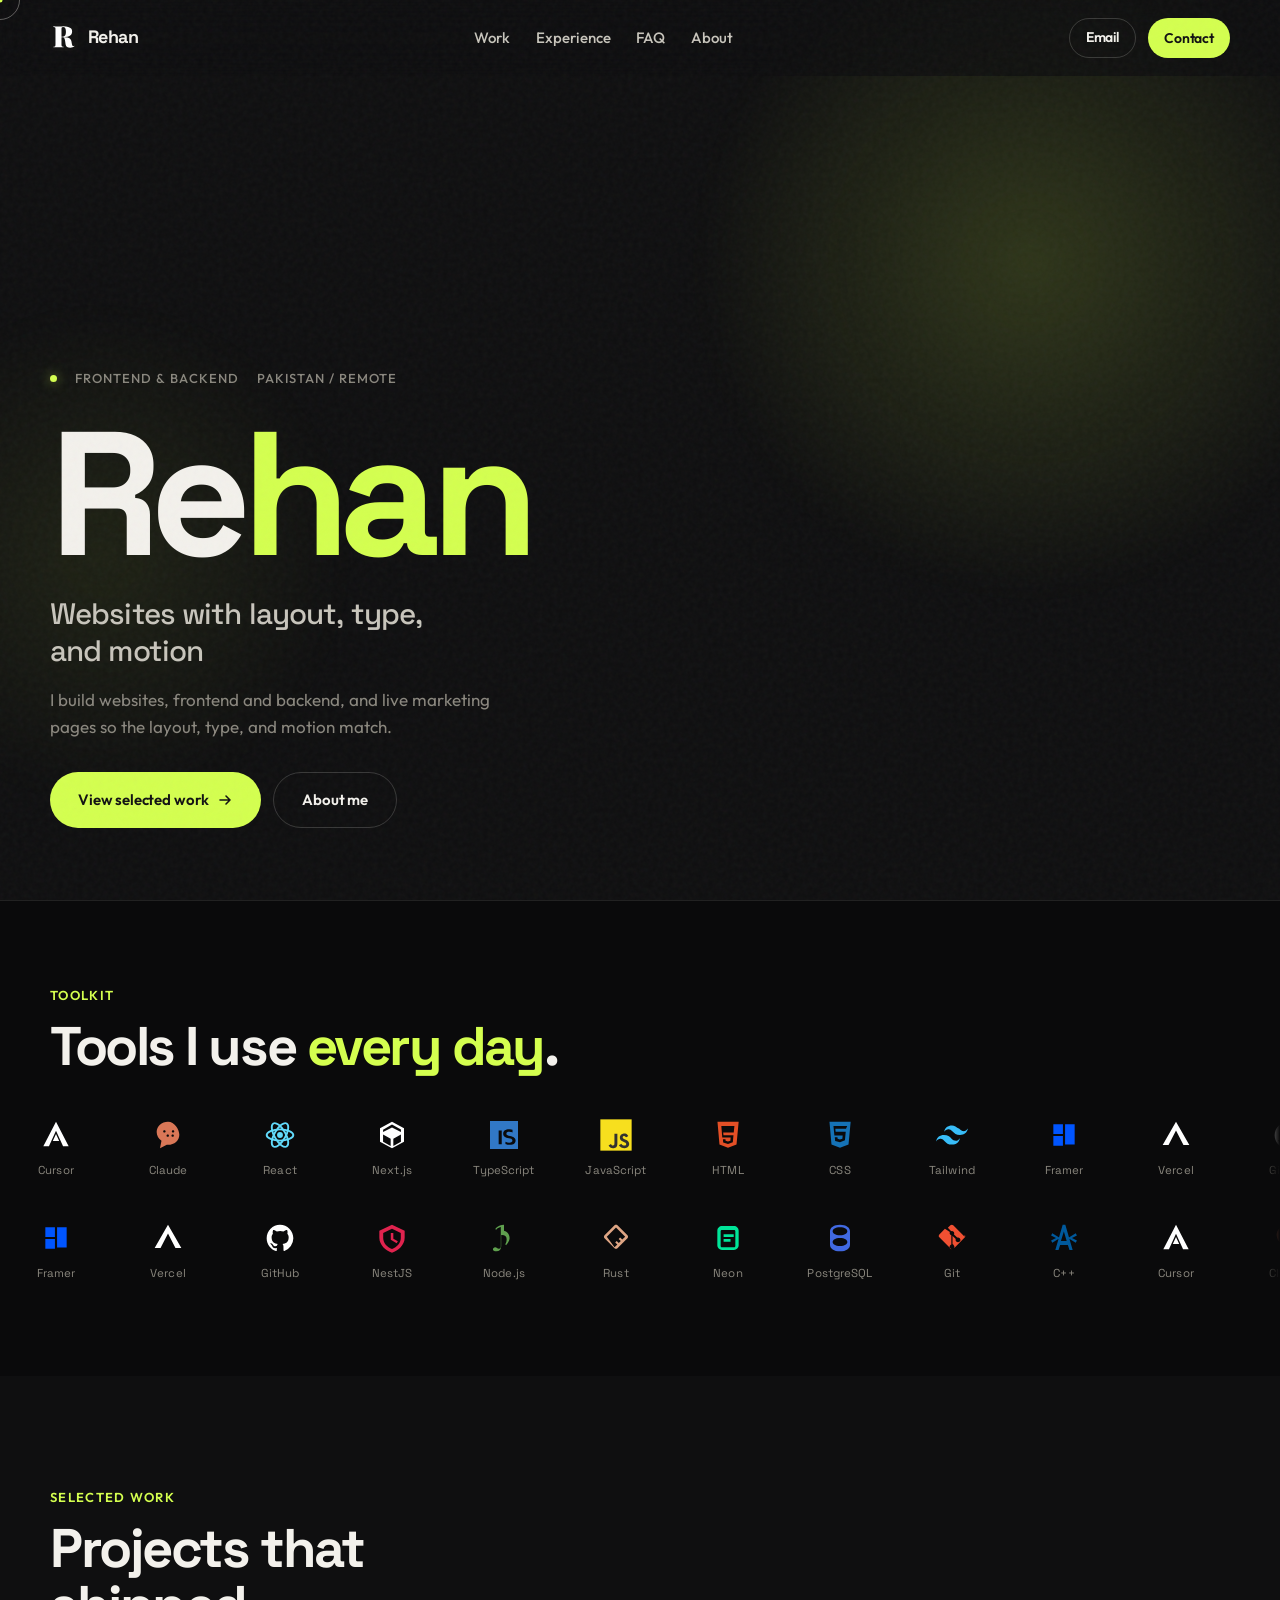
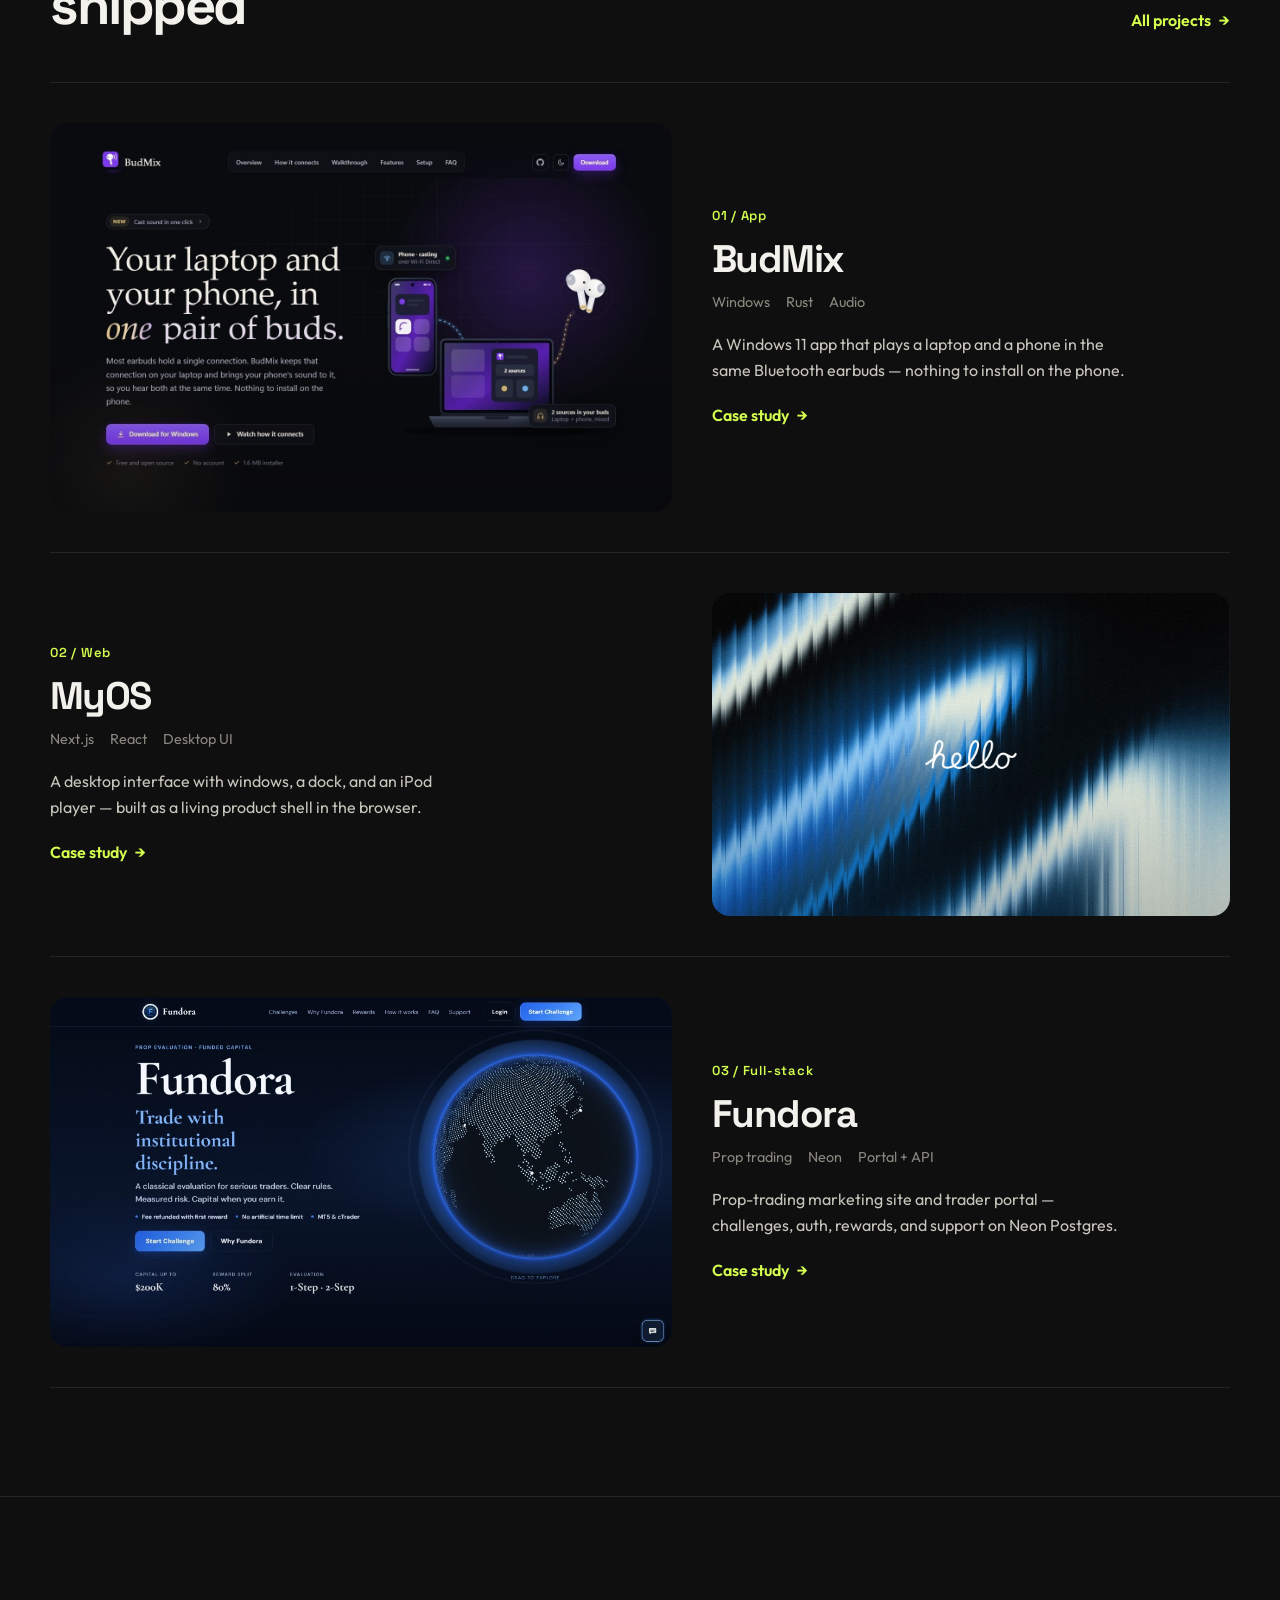
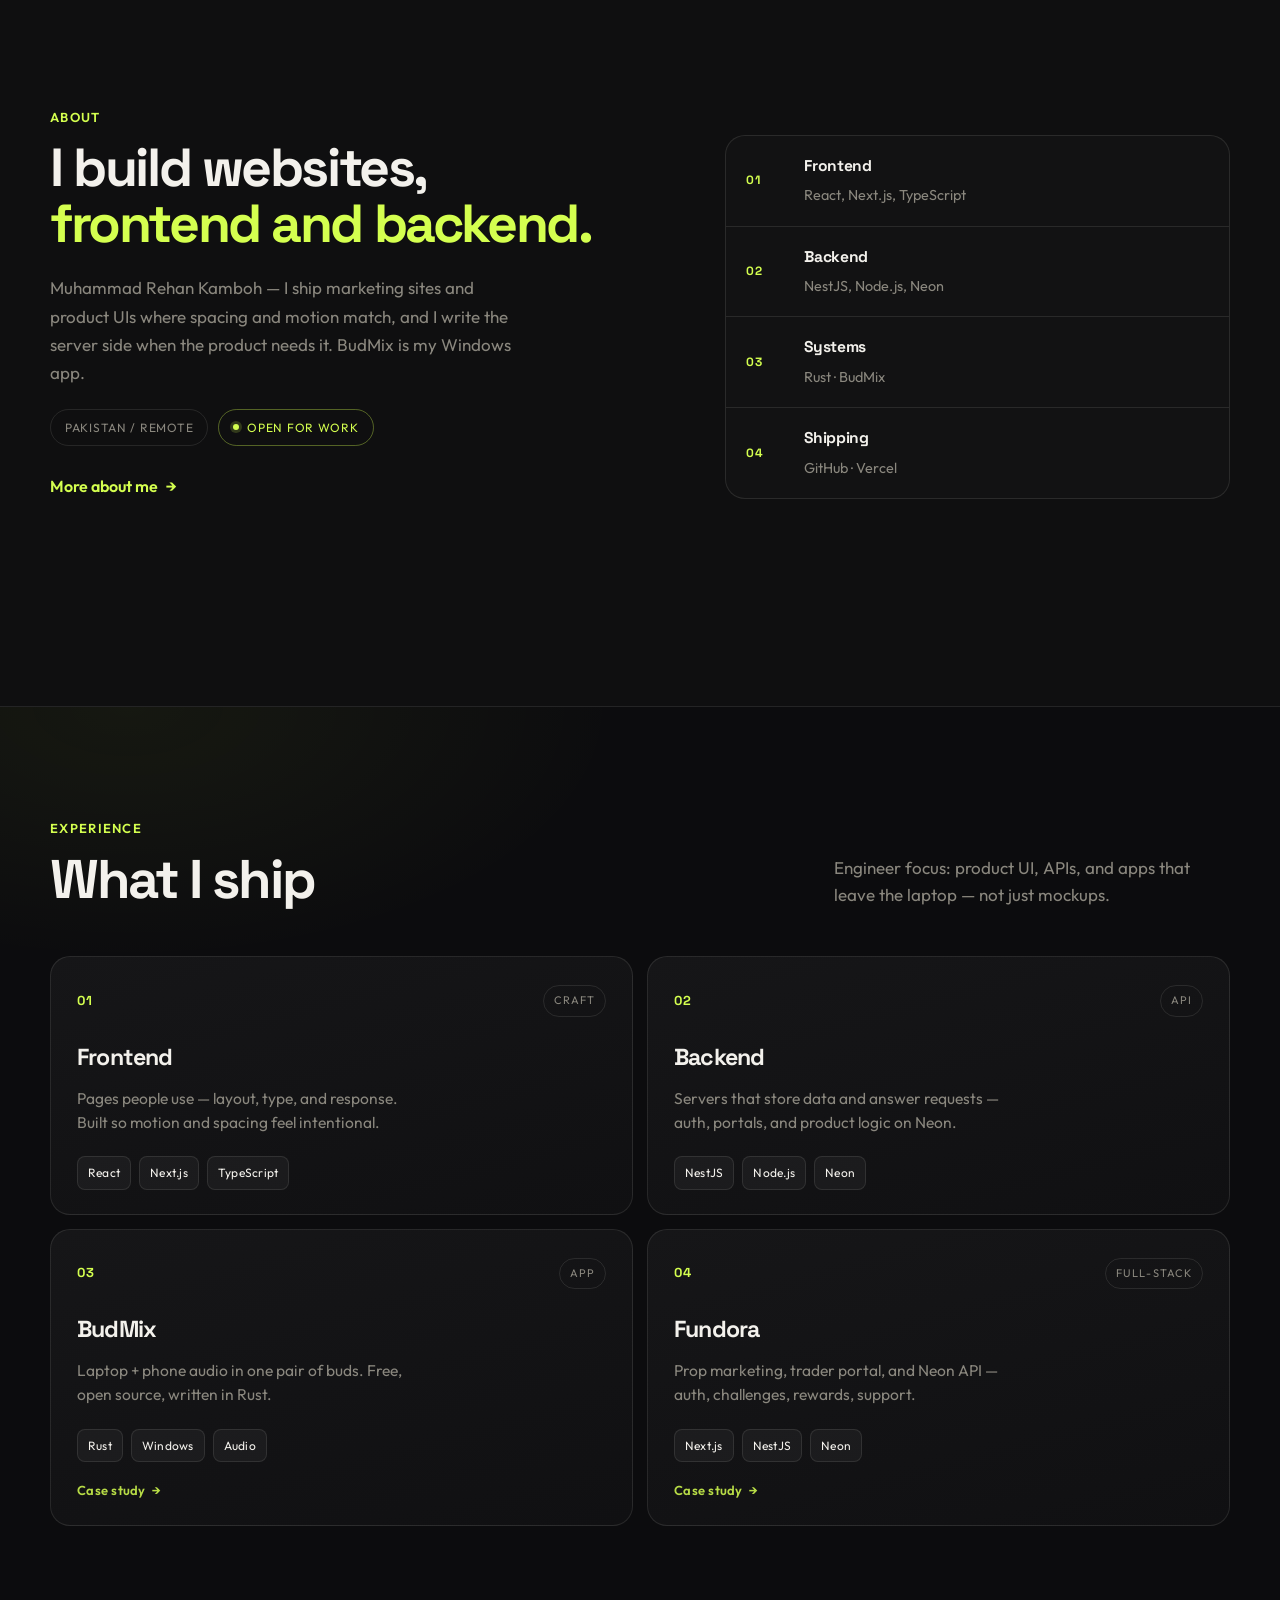
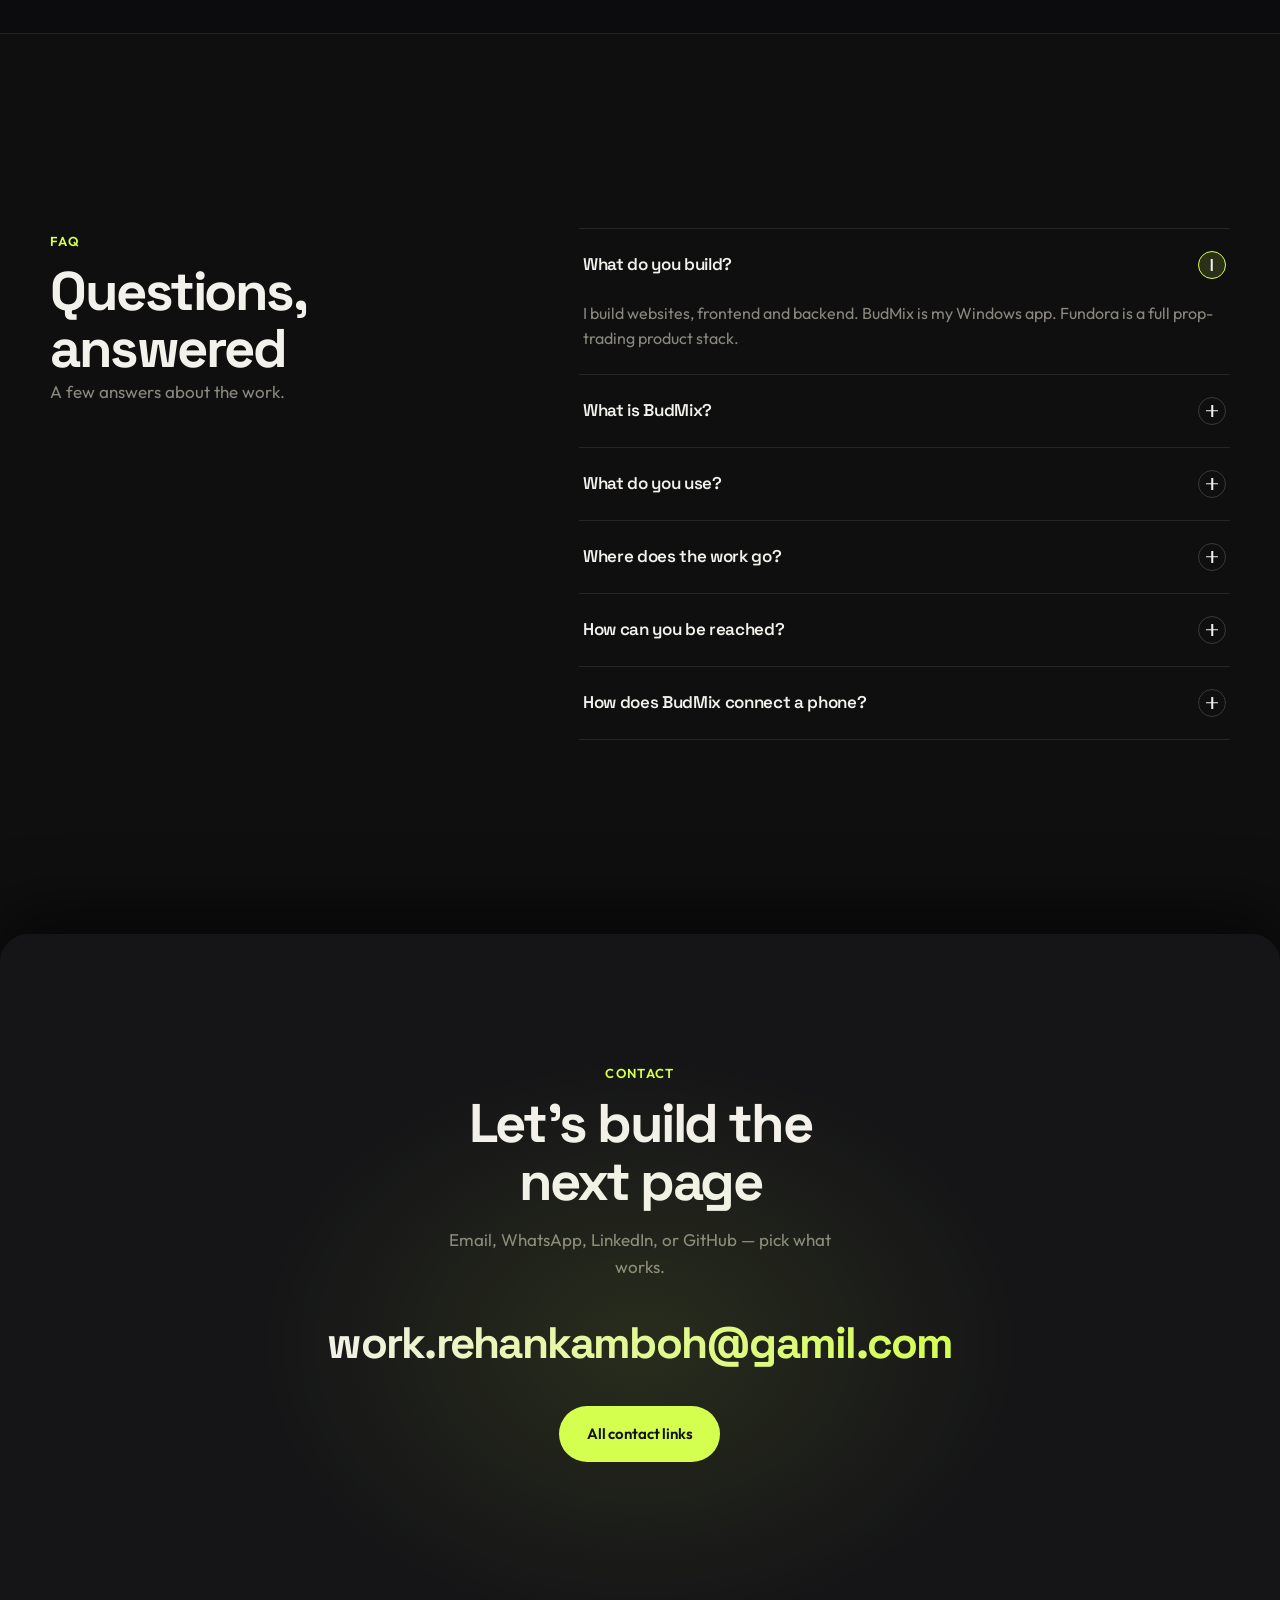
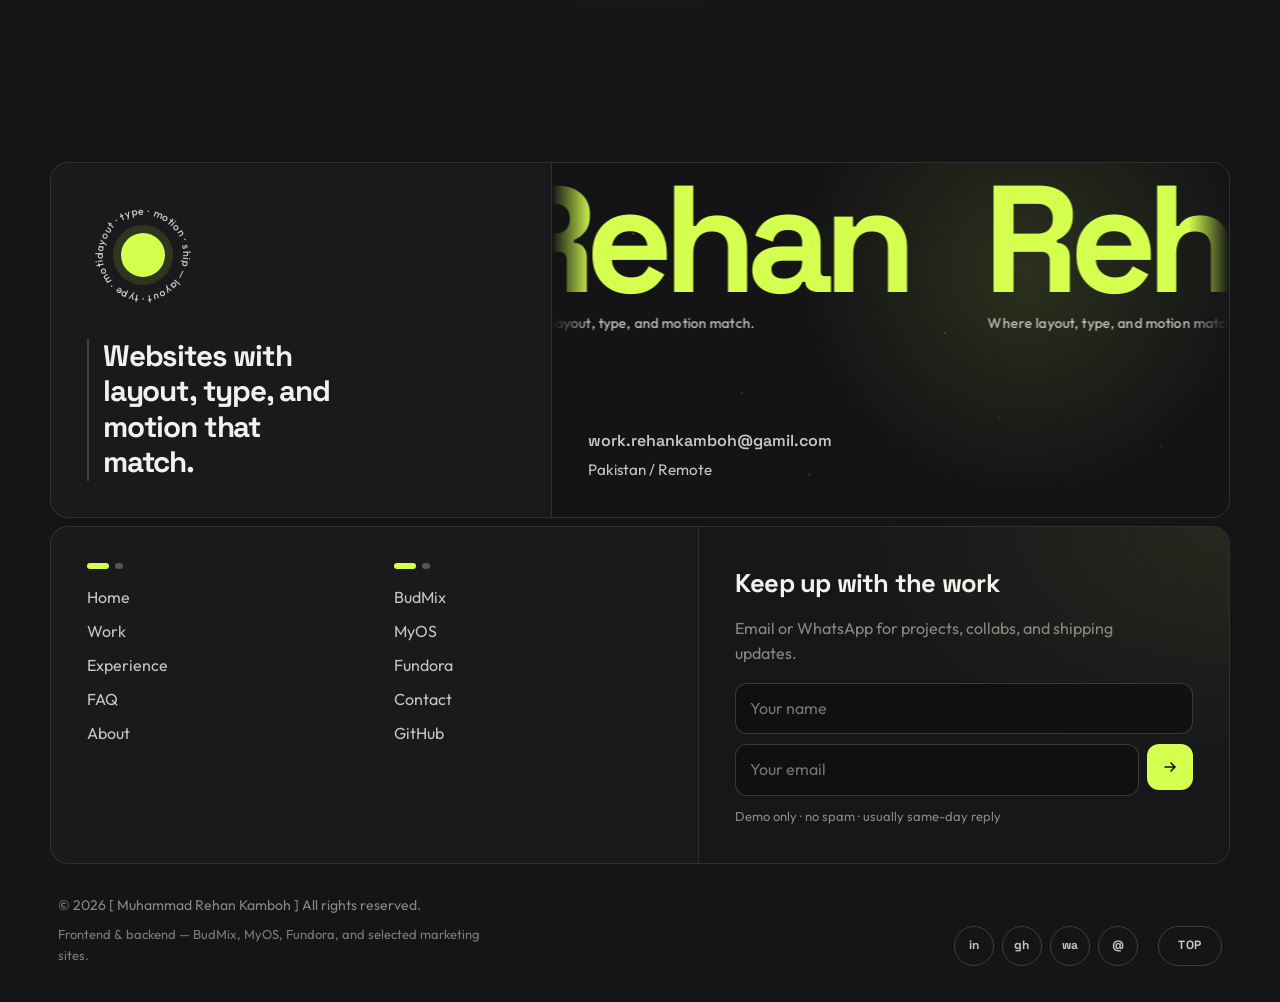
==== commit 0b549b19: "Add a continuous toolkit marquee and the official JavaScript logo. Co-authored-by: Cursor <cursorage" ====
--- a/index.html
+++ b/index.html
@@ -9,7 +9,7 @@
       content="Muhammad Rehan Kamboh builds websites, frontend and backend. Layout, type, and motion that match."
     />
     <link rel="icon" href="assets/logo.svg" type="image/svg+xml" />
-    <link rel="stylesheet" href="css/styles.css?v=pin4" />
+    <link rel="stylesheet" href="css/styles.css?v=pin14" />
   </head>
   <body class="is-loading">
     <div class="scroll-progress" aria-hidden="true"><span></span></div>
@@ -80,6 +80,330 @@
         </div>
       </section>
 
+      <section class="tools-section" id="tools" aria-label="Tools I use every day">
+        <div class="container">
+          <div class="tools-section__head reveal">
+            <span class="section__label">Toolkit</span>
+            <h2 class="section__title">Tools I use <span>every day</span>.</h2>
+          </div>
+        </div>
+        <div class="tk" data-tools-marquee>
+          <div class="tk-row">
+            <ul class="tk-track" data-tk-track>
+                <li class="tool">
+                  <span class="tool-ic" style="--c:#ffffff"><svg viewBox="0 0 24 24" fill="currentColor" aria-hidden="true"><path d="M12 2 2.5 20.5h4.2L12 8.8l5.3 11.7h4.2L12 2zm0 9.2-2.4 5.3h4.8L12 11.2z"/></svg></span>
+                  <span class="tool-nm">Cursor</span>
+                </li>
+                <li class="tool">
+                  <span class="tool-ic" style="--c:#d97757"><svg viewBox="0 0 24 24" fill="currentColor" aria-hidden="true"><path d="M12 2C7.2 2 3.5 5.4 3.5 9.8c0 2.7 1.4 5.1 3.6 6.6L6 22l5.1-2.7c.3 0 .6.1.9.1 4.8 0 8.5-3.4 8.5-7.6S16.8 2 12 2zm-.2 11.4c-.5 0-.9-.4-.9-.9s.4-.9.9-.9.9.4.9.9-.4.9-.9.9zm3.7 0c-.5 0-.9-.4-.9-.9s.4-.9.9-.9.9.4.9.9-.4.9-.9.9zM8.4 9.3c0-.5.4-.9.9-.9s.9.4.9.9-.4.9-.9.9-.9-.4-.9-.9zm6.5 0c0-.5.4-.9.9-.9s.9.4.9.9-.4.9-.9.9-.9-.4-.9-.9z"/></svg></span>
+                  <span class="tool-nm">Claude</span>
+                </li>
+                <li class="tool">
+                  <span class="tool-ic" style="--c:#61dafb"><svg viewBox="0 0 24 24" fill="currentColor" aria-hidden="true"><circle cx="12" cy="12" r="2.2"/><ellipse cx="12" cy="12" rx="10" ry="4.2" fill="none" stroke="currentColor" stroke-width="1.4"/><ellipse cx="12" cy="12" rx="10" ry="4.2" fill="none" stroke="currentColor" stroke-width="1.4" transform="rotate(60 12 12)"/><ellipse cx="12" cy="12" rx="10" ry="4.2" fill="none" stroke="currentColor" stroke-width="1.4" transform="rotate(120 12 12)"/></svg></span>
+                  <span class="tool-nm">React</span>
+                </li>
+                <li class="tool">
+                  <span class="tool-ic" style="--c:#ffffff"><svg viewBox="0 0 24 24" fill="currentColor" aria-hidden="true"><path d="M12 2 3 7v10l9 5 9-5V7l-9-5zm0 2.2 6.7 3.7v1.9L12 6.3 5.3 9.8V8L12 4.2zM5.3 11.6l5.7 3.2v5.5l-5.7-3.2v-5.5zm7.7 8.7v-5.5l5.7-3.2v5.5L13 20.3z"/></svg></span>
+                  <span class="tool-nm">Next.js</span>
+                </li>
+                <li class="tool">
+                  <span class="tool-ic" style="--c:#3178c6"><svg viewBox="0 0 24 24" fill="currentColor" aria-hidden="true"><path d="M1.5 1.5h21v21h-21v-21zm11.7 17.2c.8.4 1.9.7 3.1.7 1.5 0 2.5-.3 3.3-.9.7-.5 1.1-1.3 1.1-2.3 0-1-.4-1.7-1.1-2.2-.7-.5-1.8-.9-3.1-1.2l-1-.2c-.7-.2-1.1-.4-1.4-.7-.2-.2-.3-.5-.3-.9 0-.4.2-.7.5-1 .4-.3 1-.4 1.7-.4.8 0 1.6.2 2.4.6v-2.2a7 7 0 0 0-2.5-.4c-1.4 0-2.5.3-3.3.9-.8.6-1.2 1.4-1.2 2.5 0 1 .4 1.8 1.1 2.3.7.5 1.8.9 3.1 1.2l1 .2c.7.1 1.1.4 1.4.7.2.2.3.5.3.9 0 .4-.2.8-.6 1-.4.3-1 .5-1.8.5-.9 0-1.9-.2-2.8-.7v2.3zm-5.2.3h2.3V8.7H8V18.9z"/></svg></span>
+                  <span class="tool-nm">TypeScript</span>
+                </li>
+                <li class="tool">
+                  <span class="tool-ic" style="--c:#f7df1e"><svg viewBox="0 0 128 128" aria-hidden="true"><path fill="#F7DF1E" d="M1.408 1.408h125.184v125.185H1.408z"/><path fill="#323330" d="M116.347 96.736c-.917-5.711-4.641-10.508-15.672-14.981-3.832-1.761-8.104-3.022-9.377-5.926-.452-1.69-.512-2.642-.226-3.665.821-3.32 4.784-4.355 7.925-3.403 2.023.678 3.938 2.237 5.093 4.724 5.402-3.498 5.391-3.475 9.163-5.879-1.381-2.141-2.118-3.129-3.022-4.045-3.249-3.629-7.676-5.498-14.756-5.355l-3.688.477c-3.534.893-6.902 2.748-8.877 5.235-5.926 6.724-4.236 18.492 2.975 23.335 7.104 5.332 17.54 6.545 18.873 11.531 1.297 6.104-4.486 8.08-10.234 7.378-4.236-.881-6.592-3.034-9.139-6.949-4.688 2.713-4.688 2.713-9.508 5.485 1.143 2.499 2.344 3.63 4.26 5.795 9.068 9.198 31.76 8.746 35.83-5.176.165-.478 1.261-3.666.38-8.581zM69.462 58.943H57.753l-.048 30.272c0 6.438.333 12.34-.714 14.149-1.713 3.558-6.152 3.117-8.175 2.427-2.059-1.012-3.106-2.451-4.319-4.485-.333-.584-.583-1.036-.667-1.071l-9.52 5.83c1.583 3.249 3.915 6.069 6.902 7.901 4.462 2.678 10.459 3.499 16.731 2.059 4.082-1.189 7.604-3.652 9.448-7.401 2.666-4.915 2.094-10.864 2.07-17.444.06-10.735.001-21.468.001-32.237z"/></svg></span>
+                  <span class="tool-nm">JavaScript</span>
+                </li>
+                <li class="tool">
+                  <span class="tool-ic" style="--c:#e34f26"><svg viewBox="0 0 24 24" fill="currentColor" aria-hidden="true"><path d="m4.1 2 1.5 17.1L12 21.5l6.4-2.4L20 2H4.1zm12.5 5.1-.3 3H8.4l.2 2h7.5l-.5 5.4L12 18.7l-3.6-1-.2-2.5h1.9l.1 1.2 1.8.5 1.8-.5.2-2.5H7.7L7 5.2h9.8l-.2 1.9z"/></svg></span>
+                  <span class="tool-nm">HTML</span>
+                </li>
+                <li class="tool">
+                  <span class="tool-ic" style="--c:#1572b6"><svg viewBox="0 0 24 24" fill="currentColor" aria-hidden="true"><path d="m4.1 2 1.5 17.1L12 21.5l6.4-2.4L20 2H4.1zm12.4 5.3H8.5l.2 2.2h7.6l-.6 6.5L12 17.5l-3.6-1-.3-2.8h2l.1 1.2 1.8.5 1.8-.5.2-2.5H7.8L7.1 5.2h10.3l-.9 2.1z"/></svg></span>
+                  <span class="tool-nm">CSS</span>
+                </li>
+                <li class="tool">
+                  <span class="tool-ic" style="--c:#38bdf8"><svg viewBox="0 0 24 24" fill="currentColor" aria-hidden="true"><path d="M12.001 4.8c-3.2 0-5.2 1.6-6 4.8 1.2-1.6 2.6-2.2 4.2-1.8.91.23 1.56.89 2.28 1.62C13.79 10.78 15.1 12 17.999 12c3.2 0 5.2-1.6 6-4.8-1.2 1.6-2.6 2.2-4.2 1.8-.91-.23-1.56-.89-2.28-1.62C15.21 6.02 13.9 4.8 12.001 4.8zM6.001 12c-3.2 0-5.2 1.6-6 4.8 1.2-1.6 2.6-2.2 4.2-1.8.91.23 1.56.89 2.28 1.62C7.79 18 9.1 19.2 12 19.2c3.2 0 5.2-1.6 6-4.8-1.2 1.6-2.6 2.2-4.2 1.8-.91-.23-1.56-.89-2.28-1.62C10.21 13.2 8.9 12 6.001 12z"/></svg></span>
+                  <span class="tool-nm">Tailwind</span>
+                </li>
+                <li class="tool">
+                  <span class="tool-ic" style="--c:#0055ff"><svg viewBox="0 0 24 24" fill="currentColor" aria-hidden="true"><path d="M4 4h7.2v7.2H4V4zm8.8 0H20v15.2h-7.2V4zM4 12.8h7.2V20H4v-7.2z"/></svg></span>
+                  <span class="tool-nm">Framer</span>
+                </li>
+                <li class="tool">
+                  <span class="tool-ic" style="--c:#ffffff"><svg viewBox="0 0 24 24" fill="currentColor" aria-hidden="true"><path d="M12 2 2 19.5h4.4L12 8.7l5.6 10.8H22L12 2z"/></svg></span>
+                  <span class="tool-nm">Vercel</span>
+                </li>
+                <li class="tool">
+                  <span class="tool-ic" style="--c:#ffffff"><svg viewBox="0 0 24 24" fill="currentColor" aria-hidden="true"><path d="M12 2C6.5 2 2 6.6 2 12.2c0 4.5 2.9 8.3 6.9 9.6.5.1.7-.2.7-.5v-1.8c-2.8.6-3.4-1.4-3.4-1.4-.5-1.1-1.1-1.5-1.1-1.5-.9-.6.1-.6.1-.6 1 .1 1.5 1 1.5 1 .9 1.6 2.4 1.1 3 .9.1-.7.4-1.1.6-1.4-2.2-.3-4.6-1.1-4.6-5 0-1.1.4-2 1-2.7-.1-.3-.4-1.3.1-2.7 0 0 .8-.3 2.8 1a9.4 9.4 0 0 1 5 0c2-1.3 2.8-1 2.8-1 .5 1.4.2 2.4.1 2.7.6.7 1 1.6 1 2.7 0 3.9-2.3 4.7-4.6 5 .4.3.7.9.7 1.9v2.8c0 .3.2.6.7.5A10.2 10.2 0 0 0 22 12.2C22 6.6 17.5 2 12 2z"/></svg></span>
+                  <span class="tool-nm">GitHub</span>
+                </li>
+                <li class="tool">
+                  <span class="tool-ic" style="--c:#e0234e"><svg viewBox="0 0 24 24" fill="currentColor" aria-hidden="true"><path d="M12 2 2.5 6.5v5.4C2.5 17.3 7.2 21.6 12 23c4.8-1.4 9.5-5.7 9.5-11.1V6.5L12 2zm0 3.1 6.6 3.1v3.8c0 3.7-2.9 7-6.6 8.2-3.7-1.2-6.6-4.5-6.6-8.2V8.2L12 5.1zm-.9 3.2v5.1l4.4 2.5.9-1.4-3.4-2v-4.2h-1.9z"/></svg></span>
+                  <span class="tool-nm">NestJS</span>
+                </li>
+                <li class="tool">
+                  <span class="tool-ic" style="--c:#5fa04e"><svg viewBox="0 0 24 24" fill="currentColor" aria-hidden="true"><path d="M12 2C7.2 2.1 5.4 5.3 5.4 5.3l.7.6s1.3-1.9 3.5-2.2v14.9c0 .9-.3 1.5-1.4 1.5-1.3 0-1.6-1.1-2.8-1.1-1 0-1.7.7-1.7 1.7S4.7 22 6.3 22c2.3 0 3.6-1.4 3.6-3.8V9.7c2.4-.2 4.1.7 4.1 3.2 0 2.6-1.1 3.8-1.1 3.8l.7.7S16.2 14.7 16.2 12c0-4-3.2-5.1-4.2-5.4V2z"/></svg></span>
+                  <span class="tool-nm">Node.js</span>
+                </li>
+                <li class="tool">
+                  <span class="tool-ic" style="--c:#dea584"><svg viewBox="0 0 24 24" fill="currentColor" aria-hidden="true"><path d="M12 2c-.4 0-.8.1-1.1.4L3.4 9.9c-.6.6-.6 1.6 0 2.2l7.5 7.5c.6.6 1.6.6 2.2 0l7.5-7.5c.6-.6.6-1.6 0-2.2l-7.5-7.5C12.8 2.1 12.4 2 12 2zm0 2.1 6.9 6.9-2.2 2.2-1.6-1.6-1.1 1.1 1.6 1.6-1.5 1.5-1.6-1.6-1.1 1.1 1.6 1.6-2.1 2.1L5.1 11 12 4.1z"/></svg></span>
+                  <span class="tool-nm">Rust</span>
+                </li>
+                <li class="tool">
+                  <span class="tool-ic" style="--c:#00e599"><svg viewBox="0 0 24 24" fill="currentColor" aria-hidden="true"><path d="M4 6.5C4 4.6 5.6 3 7.5 3h9C18.4 3 20 4.6 20 6.5v11c0 1.9-1.6 3.5-3.5 3.5h-9C5.6 21 4 19.4 4 17.5v-11zm3.5-.5c-.6 0-1 .4-1 1v11c0 .6.4 1 1 1h9c.6 0 1-.4 1-1v-11c0-.6-.4-1-1-1h-9zm1.2 3.2h7.6v2.1H8.7V9.2zm0 3.6h5.2v2.1H8.7v-2.1z"/></svg></span>
+                  <span class="tool-nm">Neon</span>
+                </li>
+                <li class="tool">
+                  <span class="tool-ic" style="--c:#4169e1"><svg viewBox="0 0 24 24" fill="currentColor" aria-hidden="true"><path d="M12 2C7.4 2 4.5 4.1 4.5 7v10c0 2.9 2.9 5 7.5 5s7.5-2.1 7.5-5V7c0-2.9-2.9-5-7.5-5zm0 2c3.5 0 5.5 1.4 5.5 3S15.5 10 12 10 6.5 8.6 6.5 7 8.5 4 12 4zm0 8c3.5 0 5.5 1.4 5.5 3S15.5 18 12 18s-5.5-1.4-5.5-3S8.5 12 12 12z"/></svg></span>
+                  <span class="tool-nm">PostgreSQL</span>
+                </li>
+                <li class="tool">
+                  <span class="tool-ic" style="--c:#f05032"><svg viewBox="0 0 24 24" fill="currentColor" aria-hidden="true"><path d="M21.5 11.1 12.9 2.5c-.6-.6-1.5-.6-2.1 0L8.9 4.4l2.5 2.5c.6-.2 1.3-.1 1.8.5.5.5.6 1.3.3 1.9l2.4 2.4c.6-.2 1.4-.1 1.9.4.7.7.7 1.9 0 2.6-.7.7-1.9.7-2.6 0-.5-.5-.6-1.3-.4-1.9l-2.3-2.3-.1.1v5.9c.4.2.7.5.9.9.7.7.7 1.9 0 2.6-.7.7-1.9.7-2.6 0-.7-.7-.7-1.9 0-2.6.2-.2.5-.4.8-.5V9.9c-.3-.1-.6-.3-.8-.5-.5-.5-.6-1.3-.3-1.9L6.7 5.1 2.5 9.3c-.6.6-.6 1.5 0 2.1l8.6 8.6c.6.6 1.5.6 2.1 0l8.3-8.3c.6-.6.6-1.6 0-2.2z"/></svg></span>
+                  <span class="tool-nm">Git</span>
+                </li>
+                <li class="tool">
+                  <span class="tool-ic" style="--c:#00599c"><svg viewBox="0 0 24 24" fill="currentColor" aria-hidden="true"><path d="M11 2 5.5 21h2.4l1.2-3.7h5.8L16.1 21h2.4L13 2h-2zm.9 5.2 2.1 7.1h-4.3l2.2-7.1zM3.2 8.5l-.9 1.7L6 12l-3.7 1.8.9 1.7L9 12 3.2 8.5zm17.6 0L15 12l5.8 3.5.9-1.7L18 12l3.7-1.8-.9-1.7z"/></svg></span>
+                  <span class="tool-nm">C++</span>
+                </li>
+                <li class="tool" aria-hidden="true">
+                  <span class="tool-ic" style="--c:#ffffff"><svg viewBox="0 0 24 24" fill="currentColor" aria-hidden="true"><path d="M12 2 2.5 20.5h4.2L12 8.8l5.3 11.7h4.2L12 2zm0 9.2-2.4 5.3h4.8L12 11.2z"/></svg></span>
+                  <span class="tool-nm">Cursor</span>
+                </li>
+                <li class="tool" aria-hidden="true">
+                  <span class="tool-ic" style="--c:#d97757"><svg viewBox="0 0 24 24" fill="currentColor" aria-hidden="true"><path d="M12 2C7.2 2 3.5 5.4 3.5 9.8c0 2.7 1.4 5.1 3.6 6.6L6 22l5.1-2.7c.3 0 .6.1.9.1 4.8 0 8.5-3.4 8.5-7.6S16.8 2 12 2zm-.2 11.4c-.5 0-.9-.4-.9-.9s.4-.9.9-.9.9.4.9.9-.4.9-.9.9zm3.7 0c-.5 0-.9-.4-.9-.9s.4-.9.9-.9.9.4.9.9-.4.9-.9.9zM8.4 9.3c0-.5.4-.9.9-.9s.9.4.9.9-.4.9-.9.9-.9-.4-.9-.9zm6.5 0c0-.5.4-.9.9-.9s.9.4.9.9-.4.9-.9.9-.9-.4-.9-.9z"/></svg></span>
+                  <span class="tool-nm">Claude</span>
+                </li>
+                <li class="tool" aria-hidden="true">
+                  <span class="tool-ic" style="--c:#61dafb"><svg viewBox="0 0 24 24" fill="currentColor" aria-hidden="true"><circle cx="12" cy="12" r="2.2"/><ellipse cx="12" cy="12" rx="10" ry="4.2" fill="none" stroke="currentColor" stroke-width="1.4"/><ellipse cx="12" cy="12" rx="10" ry="4.2" fill="none" stroke="currentColor" stroke-width="1.4" transform="rotate(60 12 12)"/><ellipse cx="12" cy="12" rx="10" ry="4.2" fill="none" stroke="currentColor" stroke-width="1.4" transform="rotate(120 12 12)"/></svg></span>
+                  <span class="tool-nm">React</span>
+                </li>
+                <li class="tool" aria-hidden="true">
+                  <span class="tool-ic" style="--c:#ffffff"><svg viewBox="0 0 24 24" fill="currentColor" aria-hidden="true"><path d="M12 2 3 7v10l9 5 9-5V7l-9-5zm0 2.2 6.7 3.7v1.9L12 6.3 5.3 9.8V8L12 4.2zM5.3 11.6l5.7 3.2v5.5l-5.7-3.2v-5.5zm7.7 8.7v-5.5l5.7-3.2v5.5L13 20.3z"/></svg></span>
+                  <span class="tool-nm">Next.js</span>
+                </li>
+                <li class="tool" aria-hidden="true">
+                  <span class="tool-ic" style="--c:#3178c6"><svg viewBox="0 0 24 24" fill="currentColor" aria-hidden="true"><path d="M1.5 1.5h21v21h-21v-21zm11.7 17.2c.8.4 1.9.7 3.1.7 1.5 0 2.5-.3 3.3-.9.7-.5 1.1-1.3 1.1-2.3 0-1-.4-1.7-1.1-2.2-.7-.5-1.8-.9-3.1-1.2l-1-.2c-.7-.2-1.1-.4-1.4-.7-.2-.2-.3-.5-.3-.9 0-.4.2-.7.5-1 .4-.3 1-.4 1.7-.4.8 0 1.6.2 2.4.6v-2.2a7 7 0 0 0-2.5-.4c-1.4 0-2.5.3-3.3.9-.8.6-1.2 1.4-1.2 2.5 0 1 .4 1.8 1.1 2.3.7.5 1.8.9 3.1 1.2l1 .2c.7.1 1.1.4 1.4.7.2.2.3.5.3.9 0 .4-.2.8-.6 1-.4.3-1 .5-1.8.5-.9 0-1.9-.2-2.8-.7v2.3zm-5.2.3h2.3V8.7H8V18.9z"/></svg></span>
+                  <span class="tool-nm">TypeScript</span>
+                </li>
+                <li class="tool" aria-hidden="true">
+                  <span class="tool-ic" style="--c:#f7df1e"><svg viewBox="0 0 128 128" aria-hidden="true"><path fill="#F7DF1E" d="M1.408 1.408h125.184v125.185H1.408z"/><path fill="#323330" d="M116.347 96.736c-.917-5.711-4.641-10.508-15.672-14.981-3.832-1.761-8.104-3.022-9.377-5.926-.452-1.69-.512-2.642-.226-3.665.821-3.32 4.784-4.355 7.925-3.403 2.023.678 3.938 2.237 5.093 4.724 5.402-3.498 5.391-3.475 9.163-5.879-1.381-2.141-2.118-3.129-3.022-4.045-3.249-3.629-7.676-5.498-14.756-5.355l-3.688.477c-3.534.893-6.902 2.748-8.877 5.235-5.926 6.724-4.236 18.492 2.975 23.335 7.104 5.332 17.54 6.545 18.873 11.531 1.297 6.104-4.486 8.08-10.234 7.378-4.236-.881-6.592-3.034-9.139-6.949-4.688 2.713-4.688 2.713-9.508 5.485 1.143 2.499 2.344 3.63 4.26 5.795 9.068 9.198 31.76 8.746 35.83-5.176.165-.478 1.261-3.666.38-8.581zM69.462 58.943H57.753l-.048 30.272c0 6.438.333 12.34-.714 14.149-1.713 3.558-6.152 3.117-8.175 2.427-2.059-1.012-3.106-2.451-4.319-4.485-.333-.584-.583-1.036-.667-1.071l-9.52 5.83c1.583 3.249 3.915 6.069 6.902 7.901 4.462 2.678 10.459 3.499 16.731 2.059 4.082-1.189 7.604-3.652 9.448-7.401 2.666-4.915 2.094-10.864 2.07-17.444.06-10.735.001-21.468.001-32.237z"/></svg></span>
+                  <span class="tool-nm">JavaScript</span>
+                </li>
+                <li class="tool" aria-hidden="true">
+                  <span class="tool-ic" style="--c:#e34f26"><svg viewBox="0 0 24 24" fill="currentColor" aria-hidden="true"><path d="m4.1 2 1.5 17.1L12 21.5l6.4-2.4L20 2H4.1zm12.5 5.1-.3 3H8.4l.2 2h7.5l-.5 5.4L12 18.7l-3.6-1-.2-2.5h1.9l.1 1.2 1.8.5 1.8-.5.2-2.5H7.7L7 5.2h9.8l-.2 1.9z"/></svg></span>
+                  <span class="tool-nm">HTML</span>
+                </li>
+                <li class="tool" aria-hidden="true">
+                  <span class="tool-ic" style="--c:#1572b6"><svg viewBox="0 0 24 24" fill="currentColor" aria-hidden="true"><path d="m4.1 2 1.5 17.1L12 21.5l6.4-2.4L20 2H4.1zm12.4 5.3H8.5l.2 2.2h7.6l-.6 6.5L12 17.5l-3.6-1-.3-2.8h2l.1 1.2 1.8.5 1.8-.5.2-2.5H7.8L7.1 5.2h10.3l-.9 2.1z"/></svg></span>
+                  <span class="tool-nm">CSS</span>
+                </li>
+                <li class="tool" aria-hidden="true">
+                  <span class="tool-ic" style="--c:#38bdf8"><svg viewBox="0 0 24 24" fill="currentColor" aria-hidden="true"><path d="M12.001 4.8c-3.2 0-5.2 1.6-6 4.8 1.2-1.6 2.6-2.2 4.2-1.8.91.23 1.56.89 2.28 1.62C13.79 10.78 15.1 12 17.999 12c3.2 0 5.2-1.6 6-4.8-1.2 1.6-2.6 2.2-4.2 1.8-.91-.23-1.56-.89-2.28-1.62C15.21 6.02 13.9 4.8 12.001 4.8zM6.001 12c-3.2 0-5.2 1.6-6 4.8 1.2-1.6 2.6-2.2 4.2-1.8.91.23 1.56.89 2.28 1.62C7.79 18 9.1 19.2 12 19.2c3.2 0 5.2-1.6 6-4.8-1.2 1.6-2.6 2.2-4.2 1.8-.91-.23-1.56-.89-2.28-1.62C10.21 13.2 8.9 12 6.001 12z"/></svg></span>
+                  <span class="tool-nm">Tailwind</span>
+                </li>
+                <li class="tool" aria-hidden="true">
+                  <span class="tool-ic" style="--c:#0055ff"><svg viewBox="0 0 24 24" fill="currentColor" aria-hidden="true"><path d="M4 4h7.2v7.2H4V4zm8.8 0H20v15.2h-7.2V4zM4 12.8h7.2V20H4v-7.2z"/></svg></span>
+                  <span class="tool-nm">Framer</span>
+                </li>
+                <li class="tool" aria-hidden="true">
+                  <span class="tool-ic" style="--c:#ffffff"><svg viewBox="0 0 24 24" fill="currentColor" aria-hidden="true"><path d="M12 2 2 19.5h4.4L12 8.7l5.6 10.8H22L12 2z"/></svg></span>
+                  <span class="tool-nm">Vercel</span>
+                </li>
+                <li class="tool" aria-hidden="true">
+                  <span class="tool-ic" style="--c:#ffffff"><svg viewBox="0 0 24 24" fill="currentColor" aria-hidden="true"><path d="M12 2C6.5 2 2 6.6 2 12.2c0 4.5 2.9 8.3 6.9 9.6.5.1.7-.2.7-.5v-1.8c-2.8.6-3.4-1.4-3.4-1.4-.5-1.1-1.1-1.5-1.1-1.5-.9-.6.1-.6.1-.6 1 .1 1.5 1 1.5 1 .9 1.6 2.4 1.1 3 .9.1-.7.4-1.1.6-1.4-2.2-.3-4.6-1.1-4.6-5 0-1.1.4-2 1-2.7-.1-.3-.4-1.3.1-2.7 0 0 .8-.3 2.8 1a9.4 9.4 0 0 1 5 0c2-1.3 2.8-1 2.8-1 .5 1.4.2 2.4.1 2.7.6.7 1 1.6 1 2.7 0 3.9-2.3 4.7-4.6 5 .4.3.7.9.7 1.9v2.8c0 .3.2.6.7.5A10.2 10.2 0 0 0 22 12.2C22 6.6 17.5 2 12 2z"/></svg></span>
+                  <span class="tool-nm">GitHub</span>
+                </li>
+                <li class="tool" aria-hidden="true">
+                  <span class="tool-ic" style="--c:#e0234e"><svg viewBox="0 0 24 24" fill="currentColor" aria-hidden="true"><path d="M12 2 2.5 6.5v5.4C2.5 17.3 7.2 21.6 12 23c4.8-1.4 9.5-5.7 9.5-11.1V6.5L12 2zm0 3.1 6.6 3.1v3.8c0 3.7-2.9 7-6.6 8.2-3.7-1.2-6.6-4.5-6.6-8.2V8.2L12 5.1zm-.9 3.2v5.1l4.4 2.5.9-1.4-3.4-2v-4.2h-1.9z"/></svg></span>
+                  <span class="tool-nm">NestJS</span>
+                </li>
+                <li class="tool" aria-hidden="true">
+                  <span class="tool-ic" style="--c:#5fa04e"><svg viewBox="0 0 24 24" fill="currentColor" aria-hidden="true"><path d="M12 2C7.2 2.1 5.4 5.3 5.4 5.3l.7.6s1.3-1.9 3.5-2.2v14.9c0 .9-.3 1.5-1.4 1.5-1.3 0-1.6-1.1-2.8-1.1-1 0-1.7.7-1.7 1.7S4.7 22 6.3 22c2.3 0 3.6-1.4 3.6-3.8V9.7c2.4-.2 4.1.7 4.1 3.2 0 2.6-1.1 3.8-1.1 3.8l.7.7S16.2 14.7 16.2 12c0-4-3.2-5.1-4.2-5.4V2z"/></svg></span>
+                  <span class="tool-nm">Node.js</span>
+                </li>
+                <li class="tool" aria-hidden="true">
+                  <span class="tool-ic" style="--c:#dea584"><svg viewBox="0 0 24 24" fill="currentColor" aria-hidden="true"><path d="M12 2c-.4 0-.8.1-1.1.4L3.4 9.9c-.6.6-.6 1.6 0 2.2l7.5 7.5c.6.6 1.6.6 2.2 0l7.5-7.5c.6-.6.6-1.6 0-2.2l-7.5-7.5C12.8 2.1 12.4 2 12 2zm0 2.1 6.9 6.9-2.2 2.2-1.6-1.6-1.1 1.1 1.6 1.6-1.5 1.5-1.6-1.6-1.1 1.1 1.6 1.6-2.1 2.1L5.1 11 12 4.1z"/></svg></span>
+                  <span class="tool-nm">Rust</span>
+                </li>
+                <li class="tool" aria-hidden="true">
+                  <span class="tool-ic" style="--c:#00e599"><svg viewBox="0 0 24 24" fill="currentColor" aria-hidden="true"><path d="M4 6.5C4 4.6 5.6 3 7.5 3h9C18.4 3 20 4.6 20 6.5v11c0 1.9-1.6 3.5-3.5 3.5h-9C5.6 21 4 19.4 4 17.5v-11zm3.5-.5c-.6 0-1 .4-1 1v11c0 .6.4 1 1 1h9c.6 0 1-.4 1-1v-11c0-.6-.4-1-1-1h-9zm1.2 3.2h7.6v2.1H8.7V9.2zm0 3.6h5.2v2.1H8.7v-2.1z"/></svg></span>
+                  <span class="tool-nm">Neon</span>
+                </li>
+                <li class="tool" aria-hidden="true">
+                  <span class="tool-ic" style="--c:#4169e1"><svg viewBox="0 0 24 24" fill="currentColor" aria-hidden="true"><path d="M12 2C7.4 2 4.5 4.1 4.5 7v10c0 2.9 2.9 5 7.5 5s7.5-2.1 7.5-5V7c0-2.9-2.9-5-7.5-5zm0 2c3.5 0 5.5 1.4 5.5 3S15.5 10 12 10 6.5 8.6 6.5 7 8.5 4 12 4zm0 8c3.5 0 5.5 1.4 5.5 3S15.5 18 12 18s-5.5-1.4-5.5-3S8.5 12 12 12z"/></svg></span>
+                  <span class="tool-nm">PostgreSQL</span>
+                </li>
+                <li class="tool" aria-hidden="true">
+                  <span class="tool-ic" style="--c:#f05032"><svg viewBox="0 0 24 24" fill="currentColor" aria-hidden="true"><path d="M21.5 11.1 12.9 2.5c-.6-.6-1.5-.6-2.1 0L8.9 4.4l2.5 2.5c.6-.2 1.3-.1 1.8.5.5.5.6 1.3.3 1.9l2.4 2.4c.6-.2 1.4-.1 1.9.4.7.7.7 1.9 0 2.6-.7.7-1.9.7-2.6 0-.5-.5-.6-1.3-.4-1.9l-2.3-2.3-.1.1v5.9c.4.2.7.5.9.9.7.7.7 1.9 0 2.6-.7.7-1.9.7-2.6 0-.7-.7-.7-1.9 0-2.6.2-.2.5-.4.8-.5V9.9c-.3-.1-.6-.3-.8-.5-.5-.5-.6-1.3-.3-1.9L6.7 5.1 2.5 9.3c-.6.6-.6 1.5 0 2.1l8.6 8.6c.6.6 1.5.6 2.1 0l8.3-8.3c.6-.6.6-1.6 0-2.2z"/></svg></span>
+                  <span class="tool-nm">Git</span>
+                </li>
+                <li class="tool" aria-hidden="true">
+                  <span class="tool-ic" style="--c:#00599c"><svg viewBox="0 0 24 24" fill="currentColor" aria-hidden="true"><path d="M11 2 5.5 21h2.4l1.2-3.7h5.8L16.1 21h2.4L13 2h-2zm.9 5.2 2.1 7.1h-4.3l2.2-7.1zM3.2 8.5l-.9 1.7L6 12l-3.7 1.8.9 1.7L9 12 3.2 8.5zm17.6 0L15 12l5.8 3.5.9-1.7L18 12l3.7-1.8-.9-1.7z"/></svg></span>
+                  <span class="tool-nm">C++</span>
+                </li>
+            </ul>
+          </div>
+          <div class="tk-row rev">
+            <ul class="tk-track" data-tk-track>
+                <li class="tool">
+                  <span class="tool-ic" style="--c:#0055ff"><svg viewBox="0 0 24 24" fill="currentColor" aria-hidden="true"><path d="M4 4h7.2v7.2H4V4zm8.8 0H20v15.2h-7.2V4zM4 12.8h7.2V20H4v-7.2z"/></svg></span>
+                  <span class="tool-nm">Framer</span>
+                </li>
+                <li class="tool">
+                  <span class="tool-ic" style="--c:#ffffff"><svg viewBox="0 0 24 24" fill="currentColor" aria-hidden="true"><path d="M12 2 2 19.5h4.4L12 8.7l5.6 10.8H22L12 2z"/></svg></span>
+                  <span class="tool-nm">Vercel</span>
+                </li>
+                <li class="tool">
+                  <span class="tool-ic" style="--c:#ffffff"><svg viewBox="0 0 24 24" fill="currentColor" aria-hidden="true"><path d="M12 2C6.5 2 2 6.6 2 12.2c0 4.5 2.9 8.3 6.9 9.6.5.1.7-.2.7-.5v-1.8c-2.8.6-3.4-1.4-3.4-1.4-.5-1.1-1.1-1.5-1.1-1.5-.9-.6.1-.6.1-.6 1 .1 1.5 1 1.5 1 .9 1.6 2.4 1.1 3 .9.1-.7.4-1.1.6-1.4-2.2-.3-4.6-1.1-4.6-5 0-1.1.4-2 1-2.7-.1-.3-.4-1.3.1-2.7 0 0 .8-.3 2.8 1a9.4 9.4 0 0 1 5 0c2-1.3 2.8-1 2.8-1 .5 1.4.2 2.4.1 2.7.6.7 1 1.6 1 2.7 0 3.9-2.3 4.7-4.6 5 .4.3.7.9.7 1.9v2.8c0 .3.2.6.7.5A10.2 10.2 0 0 0 22 12.2C22 6.6 17.5 2 12 2z"/></svg></span>
+                  <span class="tool-nm">GitHub</span>
+                </li>
+                <li class="tool">
+                  <span class="tool-ic" style="--c:#e0234e"><svg viewBox="0 0 24 24" fill="currentColor" aria-hidden="true"><path d="M12 2 2.5 6.5v5.4C2.5 17.3 7.2 21.6 12 23c4.8-1.4 9.5-5.7 9.5-11.1V6.5L12 2zm0 3.1 6.6 3.1v3.8c0 3.7-2.9 7-6.6 8.2-3.7-1.2-6.6-4.5-6.6-8.2V8.2L12 5.1zm-.9 3.2v5.1l4.4 2.5.9-1.4-3.4-2v-4.2h-1.9z"/></svg></span>
+                  <span class="tool-nm">NestJS</span>
+                </li>
+                <li class="tool">
+                  <span class="tool-ic" style="--c:#5fa04e"><svg viewBox="0 0 24 24" fill="currentColor" aria-hidden="true"><path d="M12 2C7.2 2.1 5.4 5.3 5.4 5.3l.7.6s1.3-1.9 3.5-2.2v14.9c0 .9-.3 1.5-1.4 1.5-1.3 0-1.6-1.1-2.8-1.1-1 0-1.7.7-1.7 1.7S4.7 22 6.3 22c2.3 0 3.6-1.4 3.6-3.8V9.7c2.4-.2 4.1.7 4.1 3.2 0 2.6-1.1 3.8-1.1 3.8l.7.7S16.2 14.7 16.2 12c0-4-3.2-5.1-4.2-5.4V2z"/></svg></span>
+                  <span class="tool-nm">Node.js</span>
+                </li>
+                <li class="tool">
+                  <span class="tool-ic" style="--c:#dea584"><svg viewBox="0 0 24 24" fill="currentColor" aria-hidden="true"><path d="M12 2c-.4 0-.8.1-1.1.4L3.4 9.9c-.6.6-.6 1.6 0 2.2l7.5 7.5c.6.6 1.6.6 2.2 0l7.5-7.5c.6-.6.6-1.6 0-2.2l-7.5-7.5C12.8 2.1 12.4 2 12 2zm0 2.1 6.9 6.9-2.2 2.2-1.6-1.6-1.1 1.1 1.6 1.6-1.5 1.5-1.6-1.6-1.1 1.1 1.6 1.6-2.1 2.1L5.1 11 12 4.1z"/></svg></span>
+                  <span class="tool-nm">Rust</span>
+                </li>
+                <li class="tool">
+                  <span class="tool-ic" style="--c:#00e599"><svg viewBox="0 0 24 24" fill="currentColor" aria-hidden="true"><path d="M4 6.5C4 4.6 5.6 3 7.5 3h9C18.4 3 20 4.6 20 6.5v11c0 1.9-1.6 3.5-3.5 3.5h-9C5.6 21 4 19.4 4 17.5v-11zm3.5-.5c-.6 0-1 .4-1 1v11c0 .6.4 1 1 1h9c.6 0 1-.4 1-1v-11c0-.6-.4-1-1-1h-9zm1.2 3.2h7.6v2.1H8.7V9.2zm0 3.6h5.2v2.1H8.7v-2.1z"/></svg></span>
+                  <span class="tool-nm">Neon</span>
+                </li>
+                <li class="tool">
+                  <span class="tool-ic" style="--c:#4169e1"><svg viewBox="0 0 24 24" fill="currentColor" aria-hidden="true"><path d="M12 2C7.4 2 4.5 4.1 4.5 7v10c0 2.9 2.9 5 7.5 5s7.5-2.1 7.5-5V7c0-2.9-2.9-5-7.5-5zm0 2c3.5 0 5.5 1.4 5.5 3S15.5 10 12 10 6.5 8.6 6.5 7 8.5 4 12 4zm0 8c3.5 0 5.5 1.4 5.5 3S15.5 18 12 18s-5.5-1.4-5.5-3S8.5 12 12 12z"/></svg></span>
+                  <span class="tool-nm">PostgreSQL</span>
+                </li>
+                <li class="tool">
+                  <span class="tool-ic" style="--c:#f05032"><svg viewBox="0 0 24 24" fill="currentColor" aria-hidden="true"><path d="M21.5 11.1 12.9 2.5c-.6-.6-1.5-.6-2.1 0L8.9 4.4l2.5 2.5c.6-.2 1.3-.1 1.8.5.5.5.6 1.3.3 1.9l2.4 2.4c.6-.2 1.4-.1 1.9.4.7.7.7 1.9 0 2.6-.7.7-1.9.7-2.6 0-.5-.5-.6-1.3-.4-1.9l-2.3-2.3-.1.1v5.9c.4.2.7.5.9.9.7.7.7 1.9 0 2.6-.7.7-1.9.7-2.6 0-.7-.7-.7-1.9 0-2.6.2-.2.5-.4.8-.5V9.9c-.3-.1-.6-.3-.8-.5-.5-.5-.6-1.3-.3-1.9L6.7 5.1 2.5 9.3c-.6.6-.6 1.5 0 2.1l8.6 8.6c.6.6 1.5.6 2.1 0l8.3-8.3c.6-.6.6-1.6 0-2.2z"/></svg></span>
+                  <span class="tool-nm">Git</span>
+                </li>
+                <li class="tool">
+                  <span class="tool-ic" style="--c:#00599c"><svg viewBox="0 0 24 24" fill="currentColor" aria-hidden="true"><path d="M11 2 5.5 21h2.4l1.2-3.7h5.8L16.1 21h2.4L13 2h-2zm.9 5.2 2.1 7.1h-4.3l2.2-7.1zM3.2 8.5l-.9 1.7L6 12l-3.7 1.8.9 1.7L9 12 3.2 8.5zm17.6 0L15 12l5.8 3.5.9-1.7L18 12l3.7-1.8-.9-1.7z"/></svg></span>
+                  <span class="tool-nm">C++</span>
+                </li>
+                <li class="tool">
+                  <span class="tool-ic" style="--c:#ffffff"><svg viewBox="0 0 24 24" fill="currentColor" aria-hidden="true"><path d="M12 2 2.5 20.5h4.2L12 8.8l5.3 11.7h4.2L12 2zm0 9.2-2.4 5.3h4.8L12 11.2z"/></svg></span>
+                  <span class="tool-nm">Cursor</span>
+                </li>
+                <li class="tool">
+                  <span class="tool-ic" style="--c:#d97757"><svg viewBox="0 0 24 24" fill="currentColor" aria-hidden="true"><path d="M12 2C7.2 2 3.5 5.4 3.5 9.8c0 2.7 1.4 5.1 3.6 6.6L6 22l5.1-2.7c.3 0 .6.1.9.1 4.8 0 8.5-3.4 8.5-7.6S16.8 2 12 2zm-.2 11.4c-.5 0-.9-.4-.9-.9s.4-.9.9-.9.9.4.9.9-.4.9-.9.9zm3.7 0c-.5 0-.9-.4-.9-.9s.4-.9.9-.9.9.4.9.9-.4.9-.9.9zM8.4 9.3c0-.5.4-.9.9-.9s.9.4.9.9-.4.9-.9.9-.9-.4-.9-.9zm6.5 0c0-.5.4-.9.9-.9s.9.4.9.9-.4.9-.9.9-.9-.4-.9-.9z"/></svg></span>
+                  <span class="tool-nm">Claude</span>
+                </li>
+                <li class="tool">
+                  <span class="tool-ic" style="--c:#61dafb"><svg viewBox="0 0 24 24" fill="currentColor" aria-hidden="true"><circle cx="12" cy="12" r="2.2"/><ellipse cx="12" cy="12" rx="10" ry="4.2" fill="none" stroke="currentColor" stroke-width="1.4"/><ellipse cx="12" cy="12" rx="10" ry="4.2" fill="none" stroke="currentColor" stroke-width="1.4" transform="rotate(60 12 12)"/><ellipse cx="12" cy="12" rx="10" ry="4.2" fill="none" stroke="currentColor" stroke-width="1.4" transform="rotate(120 12 12)"/></svg></span>
+                  <span class="tool-nm">React</span>
+                </li>
+                <li class="tool">
+                  <span class="tool-ic" style="--c:#ffffff"><svg viewBox="0 0 24 24" fill="currentColor" aria-hidden="true"><path d="M12 2 3 7v10l9 5 9-5V7l-9-5zm0 2.2 6.7 3.7v1.9L12 6.3 5.3 9.8V8L12 4.2zM5.3 11.6l5.7 3.2v5.5l-5.7-3.2v-5.5zm7.7 8.7v-5.5l5.7-3.2v5.5L13 20.3z"/></svg></span>
+                  <span class="tool-nm">Next.js</span>
+                </li>
+                <li class="tool">
+                  <span class="tool-ic" style="--c:#3178c6"><svg viewBox="0 0 24 24" fill="currentColor" aria-hidden="true"><path d="M1.5 1.5h21v21h-21v-21zm11.7 17.2c.8.4 1.9.7 3.1.7 1.5 0 2.5-.3 3.3-.9.7-.5 1.1-1.3 1.1-2.3 0-1-.4-1.7-1.1-2.2-.7-.5-1.8-.9-3.1-1.2l-1-.2c-.7-.2-1.1-.4-1.4-.7-.2-.2-.3-.5-.3-.9 0-.4.2-.7.5-1 .4-.3 1-.4 1.7-.4.8 0 1.6.2 2.4.6v-2.2a7 7 0 0 0-2.5-.4c-1.4 0-2.5.3-3.3.9-.8.6-1.2 1.4-1.2 2.5 0 1 .4 1.8 1.1 2.3.7.5 1.8.9 3.1 1.2l1 .2c.7.1 1.1.4 1.4.7.2.2.3.5.3.9 0 .4-.2.8-.6 1-.4.3-1 .5-1.8.5-.9 0-1.9-.2-2.8-.7v2.3zm-5.2.3h2.3V8.7H8V18.9z"/></svg></span>
+                  <span class="tool-nm">TypeScript</span>
+                </li>
+                <li class="tool">
+                  <span class="tool-ic" style="--c:#f7df1e"><svg viewBox="0 0 128 128" aria-hidden="true"><path fill="#F7DF1E" d="M1.408 1.408h125.184v125.185H1.408z"/><path fill="#323330" d="M116.347 96.736c-.917-5.711-4.641-10.508-15.672-14.981-3.832-1.761-8.104-3.022-9.377-5.926-.452-1.69-.512-2.642-.226-3.665.821-3.32 4.784-4.355 7.925-3.403 2.023.678 3.938 2.237 5.093 4.724 5.402-3.498 5.391-3.475 9.163-5.879-1.381-2.141-2.118-3.129-3.022-4.045-3.249-3.629-7.676-5.498-14.756-5.355l-3.688.477c-3.534.893-6.902 2.748-8.877 5.235-5.926 6.724-4.236 18.492 2.975 23.335 7.104 5.332 17.54 6.545 18.873 11.531 1.297 6.104-4.486 8.08-10.234 7.378-4.236-.881-6.592-3.034-9.139-6.949-4.688 2.713-4.688 2.713-9.508 5.485 1.143 2.499 2.344 3.63 4.26 5.795 9.068 9.198 31.76 8.746 35.83-5.176.165-.478 1.261-3.666.38-8.581zM69.462 58.943H57.753l-.048 30.272c0 6.438.333 12.34-.714 14.149-1.713 3.558-6.152 3.117-8.175 2.427-2.059-1.012-3.106-2.451-4.319-4.485-.333-.584-.583-1.036-.667-1.071l-9.52 5.83c1.583 3.249 3.915 6.069 6.902 7.901 4.462 2.678 10.459 3.499 16.731 2.059 4.082-1.189 7.604-3.652 9.448-7.401 2.666-4.915 2.094-10.864 2.07-17.444.06-10.735.001-21.468.001-32.237z"/></svg></span>
+                  <span class="tool-nm">JavaScript</span>
+                </li>
+                <li class="tool">
+                  <span class="tool-ic" style="--c:#e34f26"><svg viewBox="0 0 24 24" fill="currentColor" aria-hidden="true"><path d="m4.1 2 1.5 17.1L12 21.5l6.4-2.4L20 2H4.1zm12.5 5.1-.3 3H8.4l.2 2h7.5l-.5 5.4L12 18.7l-3.6-1-.2-2.5h1.9l.1 1.2 1.8.5 1.8-.5.2-2.5H7.7L7 5.2h9.8l-.2 1.9z"/></svg></span>
+                  <span class="tool-nm">HTML</span>
+                </li>
+                <li class="tool">
+                  <span class="tool-ic" style="--c:#1572b6"><svg viewBox="0 0 24 24" fill="currentColor" aria-hidden="true"><path d="m4.1 2 1.5 17.1L12 21.5l6.4-2.4L20 2H4.1zm12.4 5.3H8.5l.2 2.2h7.6l-.6 6.5L12 17.5l-3.6-1-.3-2.8h2l.1 1.2 1.8.5 1.8-.5.2-2.5H7.8L7.1 5.2h10.3l-.9 2.1z"/></svg></span>
+                  <span class="tool-nm">CSS</span>
+                </li>
+                <li class="tool">
+                  <span class="tool-ic" style="--c:#38bdf8"><svg viewBox="0 0 24 24" fill="currentColor" aria-hidden="true"><path d="M12.001 4.8c-3.2 0-5.2 1.6-6 4.8 1.2-1.6 2.6-2.2 4.2-1.8.91.23 1.56.89 2.28 1.62C13.79 10.78 15.1 12 17.999 12c3.2 0 5.2-1.6 6-4.8-1.2 1.6-2.6 2.2-4.2 1.8-.91-.23-1.56-.89-2.28-1.62C15.21 6.02 13.9 4.8 12.001 4.8zM6.001 12c-3.2 0-5.2 1.6-6 4.8 1.2-1.6 2.6-2.2 4.2-1.8.91.23 1.56.89 2.28 1.62C7.79 18 9.1 19.2 12 19.2c3.2 0 5.2-1.6 6-4.8-1.2 1.6-2.6 2.2-4.2 1.8-.91-.23-1.56-.89-2.28-1.62C10.21 13.2 8.9 12 6.001 12z"/></svg></span>
+                  <span class="tool-nm">Tailwind</span>
+                </li>
+                <li class="tool" aria-hidden="true">
+                  <span class="tool-ic" style="--c:#0055ff"><svg viewBox="0 0 24 24" fill="currentColor" aria-hidden="true"><path d="M4 4h7.2v7.2H4V4zm8.8 0H20v15.2h-7.2V4zM4 12.8h7.2V20H4v-7.2z"/></svg></span>
+                  <span class="tool-nm">Framer</span>
+                </li>
+                <li class="tool" aria-hidden="true">
+                  <span class="tool-ic" style="--c:#ffffff"><svg viewBox="0 0 24 24" fill="currentColor" aria-hidden="true"><path d="M12 2 2 19.5h4.4L12 8.7l5.6 10.8H22L12 2z"/></svg></span>
+                  <span class="tool-nm">Vercel</span>
+                </li>
+                <li class="tool" aria-hidden="true">
+                  <span class="tool-ic" style="--c:#ffffff"><svg viewBox="0 0 24 24" fill="currentColor" aria-hidden="true"><path d="M12 2C6.5 2 2 6.6 2 12.2c0 4.5 2.9 8.3 6.9 9.6.5.1.7-.2.7-.5v-1.8c-2.8.6-3.4-1.4-3.4-1.4-.5-1.1-1.1-1.5-1.1-1.5-.9-.6.1-.6.1-.6 1 .1 1.5 1 1.5 1 .9 1.6 2.4 1.1 3 .9.1-.7.4-1.1.6-1.4-2.2-.3-4.6-1.1-4.6-5 0-1.1.4-2 1-2.7-.1-.3-.4-1.3.1-2.7 0 0 .8-.3 2.8 1a9.4 9.4 0 0 1 5 0c2-1.3 2.8-1 2.8-1 .5 1.4.2 2.4.1 2.7.6.7 1 1.6 1 2.7 0 3.9-2.3 4.7-4.6 5 .4.3.7.9.7 1.9v2.8c0 .3.2.6.7.5A10.2 10.2 0 0 0 22 12.2C22 6.6 17.5 2 12 2z"/></svg></span>
+                  <span class="tool-nm">GitHub</span>
+                </li>
+                <li class="tool" aria-hidden="true">
+                  <span class="tool-ic" style="--c:#e0234e"><svg viewBox="0 0 24 24" fill="currentColor" aria-hidden="true"><path d="M12 2 2.5 6.5v5.4C2.5 17.3 7.2 21.6 12 23c4.8-1.4 9.5-5.7 9.5-11.1V6.5L12 2zm0 3.1 6.6 3.1v3.8c0 3.7-2.9 7-6.6 8.2-3.7-1.2-6.6-4.5-6.6-8.2V8.2L12 5.1zm-.9 3.2v5.1l4.4 2.5.9-1.4-3.4-2v-4.2h-1.9z"/></svg></span>
+                  <span class="tool-nm">NestJS</span>
+                </li>
+                <li class="tool" aria-hidden="true">
+                  <span class="tool-ic" style="--c:#5fa04e"><svg viewBox="0 0 24 24" fill="currentColor" aria-hidden="true"><path d="M12 2C7.2 2.1 5.4 5.3 5.4 5.3l.7.6s1.3-1.9 3.5-2.2v14.9c0 .9-.3 1.5-1.4 1.5-1.3 0-1.6-1.1-2.8-1.1-1 0-1.7.7-1.7 1.7S4.7 22 6.3 22c2.3 0 3.6-1.4 3.6-3.8V9.7c2.4-.2 4.1.7 4.1 3.2 0 2.6-1.1 3.8-1.1 3.8l.7.7S16.2 14.7 16.2 12c0-4-3.2-5.1-4.2-5.4V2z"/></svg></span>
+                  <span class="tool-nm">Node.js</span>
+                </li>
+                <li class="tool" aria-hidden="true">
+                  <span class="tool-ic" style="--c:#dea584"><svg viewBox="0 0 24 24" fill="currentColor" aria-hidden="true"><path d="M12 2c-.4 0-.8.1-1.1.4L3.4 9.9c-.6.6-.6 1.6 0 2.2l7.5 7.5c.6.6 1.6.6 2.2 0l7.5-7.5c.6-.6.6-1.6 0-2.2l-7.5-7.5C12.8 2.1 12.4 2 12 2zm0 2.1 6.9 6.9-2.2 2.2-1.6-1.6-1.1 1.1 1.6 1.6-1.5 1.5-1.6-1.6-1.1 1.1 1.6 1.6-2.1 2.1L5.1 11 12 4.1z"/></svg></span>
+                  <span class="tool-nm">Rust</span>
+                </li>
+                <li class="tool" aria-hidden="true">
+                  <span class="tool-ic" style="--c:#00e599"><svg viewBox="0 0 24 24" fill="currentColor" aria-hidden="true"><path d="M4 6.5C4 4.6 5.6 3 7.5 3h9C18.4 3 20 4.6 20 6.5v11c0 1.9-1.6 3.5-3.5 3.5h-9C5.6 21 4 19.4 4 17.5v-11zm3.5-.5c-.6 0-1 .4-1 1v11c0 .6.4 1 1 1h9c.6 0 1-.4 1-1v-11c0-.6-.4-1-1-1h-9zm1.2 3.2h7.6v2.1H8.7V9.2zm0 3.6h5.2v2.1H8.7v-2.1z"/></svg></span>
+                  <span class="tool-nm">Neon</span>
+                </li>
+                <li class="tool" aria-hidden="true">
+                  <span class="tool-ic" style="--c:#4169e1"><svg viewBox="0 0 24 24" fill="currentColor" aria-hidden="true"><path d="M12 2C7.4 2 4.5 4.1 4.5 7v10c0 2.9 2.9 5 7.5 5s7.5-2.1 7.5-5V7c0-2.9-2.9-5-7.5-5zm0 2c3.5 0 5.5 1.4 5.5 3S15.5 10 12 10 6.5 8.6 6.5 7 8.5 4 12 4zm0 8c3.5 0 5.5 1.4 5.5 3S15.5 18 12 18s-5.5-1.4-5.5-3S8.5 12 12 12z"/></svg></span>
+                  <span class="tool-nm">PostgreSQL</span>
+                </li>
+                <li class="tool" aria-hidden="true">
+                  <span class="tool-ic" style="--c:#f05032"><svg viewBox="0 0 24 24" fill="currentColor" aria-hidden="true"><path d="M21.5 11.1 12.9 2.5c-.6-.6-1.5-.6-2.1 0L8.9 4.4l2.5 2.5c.6-.2 1.3-.1 1.8.5.5.5.6 1.3.3 1.9l2.4 2.4c.6-.2 1.4-.1 1.9.4.7.7.7 1.9 0 2.6-.7.7-1.9.7-2.6 0-.5-.5-.6-1.3-.4-1.9l-2.3-2.3-.1.1v5.9c.4.2.7.5.9.9.7.7.7 1.9 0 2.6-.7.7-1.9.7-2.6 0-.7-.7-.7-1.9 0-2.6.2-.2.5-.4.8-.5V9.9c-.3-.1-.6-.3-.8-.5-.5-.5-.6-1.3-.3-1.9L6.7 5.1 2.5 9.3c-.6.6-.6 1.5 0 2.1l8.6 8.6c.6.6 1.5.6 2.1 0l8.3-8.3c.6-.6.6-1.6 0-2.2z"/></svg></span>
+                  <span class="tool-nm">Git</span>
+                </li>
+                <li class="tool" aria-hidden="true">
+                  <span class="tool-ic" style="--c:#00599c"><svg viewBox="0 0 24 24" fill="currentColor" aria-hidden="true"><path d="M11 2 5.5 21h2.4l1.2-3.7h5.8L16.1 21h2.4L13 2h-2zm.9 5.2 2.1 7.1h-4.3l2.2-7.1zM3.2 8.5l-.9 1.7L6 12l-3.7 1.8.9 1.7L9 12 3.2 8.5zm17.6 0L15 12l5.8 3.5.9-1.7L18 12l3.7-1.8-.9-1.7z"/></svg></span>
+                  <span class="tool-nm">C++</span>
+                </li>
+                <li class="tool" aria-hidden="true">
+                  <span class="tool-ic" style="--c:#ffffff"><svg viewBox="0 0 24 24" fill="currentColor" aria-hidden="true"><path d="M12 2 2.5 20.5h4.2L12 8.8l5.3 11.7h4.2L12 2zm0 9.2-2.4 5.3h4.8L12 11.2z"/></svg></span>
+                  <span class="tool-nm">Cursor</span>
+                </li>
+                <li class="tool" aria-hidden="true">
+                  <span class="tool-ic" style="--c:#d97757"><svg viewBox="0 0 24 24" fill="currentColor" aria-hidden="true"><path d="M12 2C7.2 2 3.5 5.4 3.5 9.8c0 2.7 1.4 5.1 3.6 6.6L6 22l5.1-2.7c.3 0 .6.1.9.1 4.8 0 8.5-3.4 8.5-7.6S16.8 2 12 2zm-.2 11.4c-.5 0-.9-.4-.9-.9s.4-.9.9-.9.9.4.9.9-.4.9-.9.9zm3.7 0c-.5 0-.9-.4-.9-.9s.4-.9.9-.9.9.4.9.9-.4.9-.9.9zM8.4 9.3c0-.5.4-.9.9-.9s.9.4.9.9-.4.9-.9.9-.9-.4-.9-.9zm6.5 0c0-.5.4-.9.9-.9s.9.4.9.9-.4.9-.9.9-.9-.4-.9-.9z"/></svg></span>
+                  <span class="tool-nm">Claude</span>
+                </li>
+                <li class="tool" aria-hidden="true">
+                  <span class="tool-ic" style="--c:#61dafb"><svg viewBox="0 0 24 24" fill="currentColor" aria-hidden="true"><circle cx="12" cy="12" r="2.2"/><ellipse cx="12" cy="12" rx="10" ry="4.2" fill="none" stroke="currentColor" stroke-width="1.4"/><ellipse cx="12" cy="12" rx="10" ry="4.2" fill="none" stroke="currentColor" stroke-width="1.4" transform="rotate(60 12 12)"/><ellipse cx="12" cy="12" rx="10" ry="4.2" fill="none" stroke="currentColor" stroke-width="1.4" transform="rotate(120 12 12)"/></svg></span>
+                  <span class="tool-nm">React</span>
+                </li>
+                <li class="tool" aria-hidden="true">
+                  <span class="tool-ic" style="--c:#ffffff"><svg viewBox="0 0 24 24" fill="currentColor" aria-hidden="true"><path d="M12 2 3 7v10l9 5 9-5V7l-9-5zm0 2.2 6.7 3.7v1.9L12 6.3 5.3 9.8V8L12 4.2zM5.3 11.6l5.7 3.2v5.5l-5.7-3.2v-5.5zm7.7 8.7v-5.5l5.7-3.2v5.5L13 20.3z"/></svg></span>
+                  <span class="tool-nm">Next.js</span>
+                </li>
+                <li class="tool" aria-hidden="true">
+                  <span class="tool-ic" style="--c:#3178c6"><svg viewBox="0 0 24 24" fill="currentColor" aria-hidden="true"><path d="M1.5 1.5h21v21h-21v-21zm11.7 17.2c.8.4 1.9.7 3.1.7 1.5 0 2.5-.3 3.3-.9.7-.5 1.1-1.3 1.1-2.3 0-1-.4-1.7-1.1-2.2-.7-.5-1.8-.9-3.1-1.2l-1-.2c-.7-.2-1.1-.4-1.4-.7-.2-.2-.3-.5-.3-.9 0-.4.2-.7.5-1 .4-.3 1-.4 1.7-.4.8 0 1.6.2 2.4.6v-2.2a7 7 0 0 0-2.5-.4c-1.4 0-2.5.3-3.3.9-.8.6-1.2 1.4-1.2 2.5 0 1 .4 1.8 1.1 2.3.7.5 1.8.9 3.1 1.2l1 .2c.7.1 1.1.4 1.4.7.2.2.3.5.3.9 0 .4-.2.8-.6 1-.4.3-1 .5-1.8.5-.9 0-1.9-.2-2.8-.7v2.3zm-5.2.3h2.3V8.7H8V18.9z"/></svg></span>
+                  <span class="tool-nm">TypeScript</span>
+                </li>
+                <li class="tool" aria-hidden="true">
+                  <span class="tool-ic" style="--c:#f7df1e"><svg viewBox="0 0 128 128" aria-hidden="true"><path fill="#F7DF1E" d="M1.408 1.408h125.184v125.185H1.408z"/><path fill="#323330" d="M116.347 96.736c-.917-5.711-4.641-10.508-15.672-14.981-3.832-1.761-8.104-3.022-9.377-5.926-.452-1.69-.512-2.642-.226-3.665.821-3.32 4.784-4.355 7.925-3.403 2.023.678 3.938 2.237 5.093 4.724 5.402-3.498 5.391-3.475 9.163-5.879-1.381-2.141-2.118-3.129-3.022-4.045-3.249-3.629-7.676-5.498-14.756-5.355l-3.688.477c-3.534.893-6.902 2.748-8.877 5.235-5.926 6.724-4.236 18.492 2.975 23.335 7.104 5.332 17.54 6.545 18.873 11.531 1.297 6.104-4.486 8.08-10.234 7.378-4.236-.881-6.592-3.034-9.139-6.949-4.688 2.713-4.688 2.713-9.508 5.485 1.143 2.499 2.344 3.63 4.26 5.795 9.068 9.198 31.76 8.746 35.83-5.176.165-.478 1.261-3.666.38-8.581zM69.462 58.943H57.753l-.048 30.272c0 6.438.333 12.34-.714 14.149-1.713 3.558-6.152 3.117-8.175 2.427-2.059-1.012-3.106-2.451-4.319-4.485-.333-.584-.583-1.036-.667-1.071l-9.52 5.83c1.583 3.249 3.915 6.069 6.902 7.901 4.462 2.678 10.459 3.499 16.731 2.059 4.082-1.189 7.604-3.652 9.448-7.401 2.666-4.915 2.094-10.864 2.07-17.444.06-10.735.001-21.468.001-32.237z"/></svg></span>
+                  <span class="tool-nm">JavaScript</span>
+                </li>
+                <li class="tool" aria-hidden="true">
+                  <span class="tool-ic" style="--c:#e34f26"><svg viewBox="0 0 24 24" fill="currentColor" aria-hidden="true"><path d="m4.1 2 1.5 17.1L12 21.5l6.4-2.4L20 2H4.1zm12.5 5.1-.3 3H8.4l.2 2h7.5l-.5 5.4L12 18.7l-3.6-1-.2-2.5h1.9l.1 1.2 1.8.5 1.8-.5.2-2.5H7.7L7 5.2h9.8l-.2 1.9z"/></svg></span>
+                  <span class="tool-nm">HTML</span>
+                </li>
+                <li class="tool" aria-hidden="true">
+                  <span class="tool-ic" style="--c:#1572b6"><svg viewBox="0 0 24 24" fill="currentColor" aria-hidden="true"><path d="m4.1 2 1.5 17.1L12 21.5l6.4-2.4L20 2H4.1zm12.4 5.3H8.5l.2 2.2h7.6l-.6 6.5L12 17.5l-3.6-1-.3-2.8h2l.1 1.2 1.8.5 1.8-.5.2-2.5H7.8L7.1 5.2h10.3l-.9 2.1z"/></svg></span>
+                  <span class="tool-nm">CSS</span>
+                </li>
+                <li class="tool" aria-hidden="true">
+                  <span class="tool-ic" style="--c:#38bdf8"><svg viewBox="0 0 24 24" fill="currentColor" aria-hidden="true"><path d="M12.001 4.8c-3.2 0-5.2 1.6-6 4.8 1.2-1.6 2.6-2.2 4.2-1.8.91.23 1.56.89 2.28 1.62C13.79 10.78 15.1 12 17.999 12c3.2 0 5.2-1.6 6-4.8-1.2 1.6-2.6 2.2-4.2 1.8-.91-.23-1.56-.89-2.28-1.62C15.21 6.02 13.9 4.8 12.001 4.8zM6.001 12c-3.2 0-5.2 1.6-6 4.8 1.2-1.6 2.6-2.2 4.2-1.8.91.23 1.56.89 2.28 1.62C7.79 18 9.1 19.2 12 19.2c3.2 0 5.2-1.6 6-4.8-1.2 1.6-2.6 2.2-4.2 1.8-.91-.23-1.56-.89-2.28-1.62C10.21 13.2 8.9 12 6.001 12z"/></svg></span>
+                  <span class="tool-nm">Tailwind</span>
+                </li>
+            </ul>
+          </div>
+        </div>
+      </section>
+
+
       <section class="section" id="work">
         <div class="container">
           <div class="section__head reveal">
@@ -461,6 +785,6 @@
     </div>
     </div>
 
-    <script src="js/main.js?v=pin4"></script>
+    <script src="js/main.js?v=pin14"></script>
   </body>
 </html>
--- a/css/styles.css
+++ b/css/styles.css
@@ -681,6 +681,126 @@
   transform: none;
 }
 
+/* —— Tools toolkit (Shakaib-style dual marquee) —— */
+.tools-section {
+  padding: clamp(56px, 9vh, 96px) 0;
+  border-top: 1px solid var(--line);
+  background: #0a0a0b;
+}
+
+.tools-section__head {
+  margin-bottom: 28px;
+}
+
+.tools-section__head .section__title {
+  max-width: 18ch;
+}
+
+.tools-section__head .section__title span {
+  color: var(--accent);
+}
+
+.tk {
+  display: grid;
+  gap: 14px;
+  margin-top: 8px;
+}
+
+.tk-row {
+  overflow: hidden;
+  mask-image: linear-gradient(90deg, transparent, #000 2%, #000 98%, transparent);
+  -webkit-mask-image: linear-gradient(90deg, transparent, #000 2%, #000 98%, transparent);
+}
+
+.tk-track {
+  display: flex;
+  width: max-content;
+  gap: 0;
+  margin: 0;
+  padding: 0;
+  list-style: none;
+  animation: tk-slide 48s linear infinite;
+  will-change: transform;
+}
+
+.tk-row.rev .tk-track {
+  animation-duration: 62s;
+  animation-direction: reverse;
+}
+
+.tk-row:hover .tk-track {
+  animation-play-state: paused;
+}
+
+.tool {
+  flex: 0 0 auto;
+  width: 112px;
+  display: flex;
+  flex-direction: column;
+  align-items: center;
+  gap: 10px;
+  padding: 14px 6px;
+  border-radius: 14px;
+  cursor: default;
+  transition: background-color 0.3s var(--ease);
+}
+
+.tool:hover {
+  background: color-mix(in srgb, var(--ink) 6%, transparent);
+}
+
+.tool-ic {
+  width: 36px;
+  height: 36px;
+  display: grid;
+  place-items: center;
+  color: var(--c);
+  transition: scale 0.35s var(--ease);
+}
+
+.tool:hover .tool-ic {
+  scale: 1.12;
+}
+
+.tool-ic svg {
+  width: 32px;
+  height: 32px;
+  display: block;
+}
+
+.tool-nm {
+  text-align: center;
+  max-width: 100%;
+  font-family: var(--font-display);
+  color: var(--muted);
+  font-size: 0.72rem;
+  line-height: 1.3;
+  letter-spacing: 0.01em;
+}
+
+@keyframes tk-slide {
+  to {
+    transform: translateX(-50%);
+  }
+}
+
+@media (max-width: 640px) {
+  .tool {
+    width: 92px;
+    gap: 8px;
+    padding: 10px 4px;
+  }
+
+  .tool-ic svg {
+    width: 28px;
+    height: 28px;
+  }
+
+  .tool-nm {
+    font-size: 0.66rem;
+  }
+}
+
 /* —— Sections —— */
 .section {
   padding: clamp(72px, 12vh, 120px) 0;
@@ -2657,6 +2777,24 @@
     animation: none !important;
   }
 
+  .tk-track {
+    animation: none !important;
+    flex-wrap: wrap;
+    justify-content: center;
+    width: auto;
+    transform: none !important;
+  }
+
+  .tk-track .tool[aria-hidden="true"] {
+    display: none;
+  }
+
+  .tk-row {
+    mask-image: none;
+    -webkit-mask-image: none;
+    overflow: visible;
+  }
+
   [data-footer-reveal],
   .footer-ring,
   .footer-slogan,
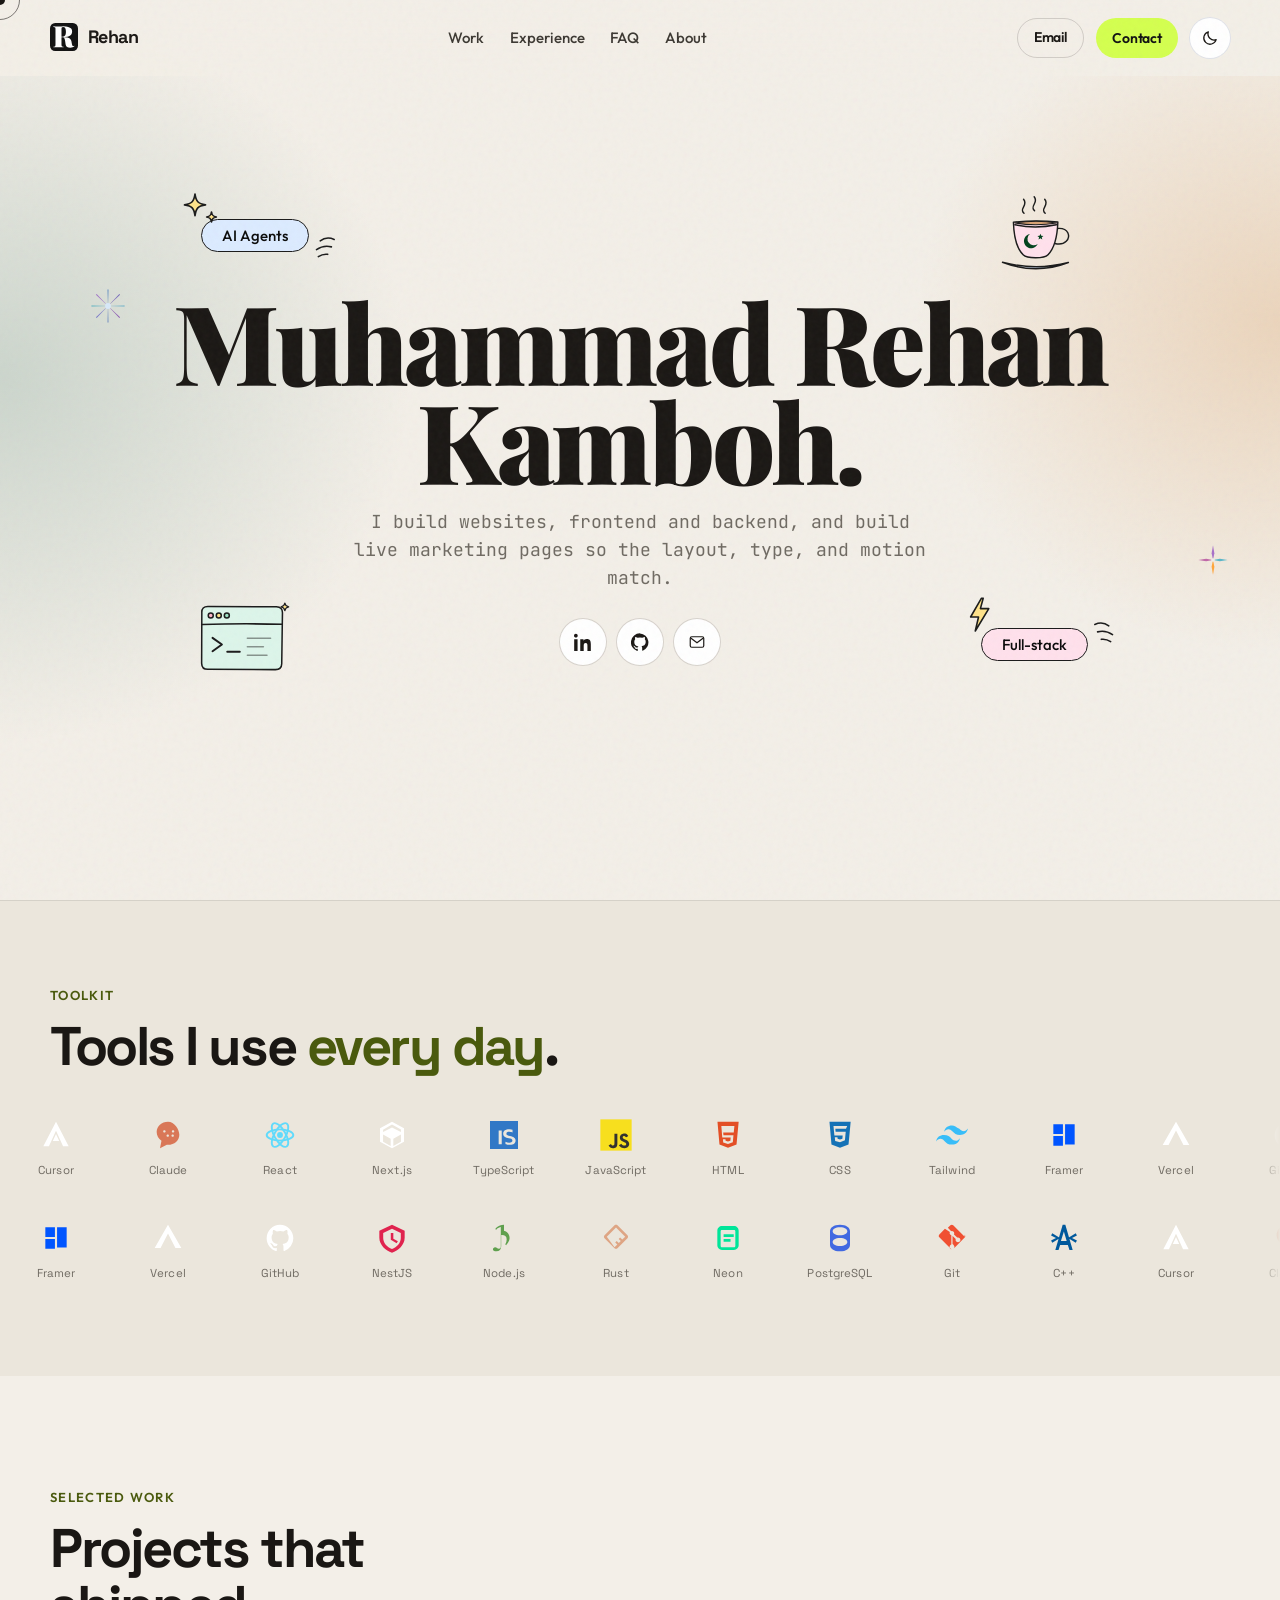
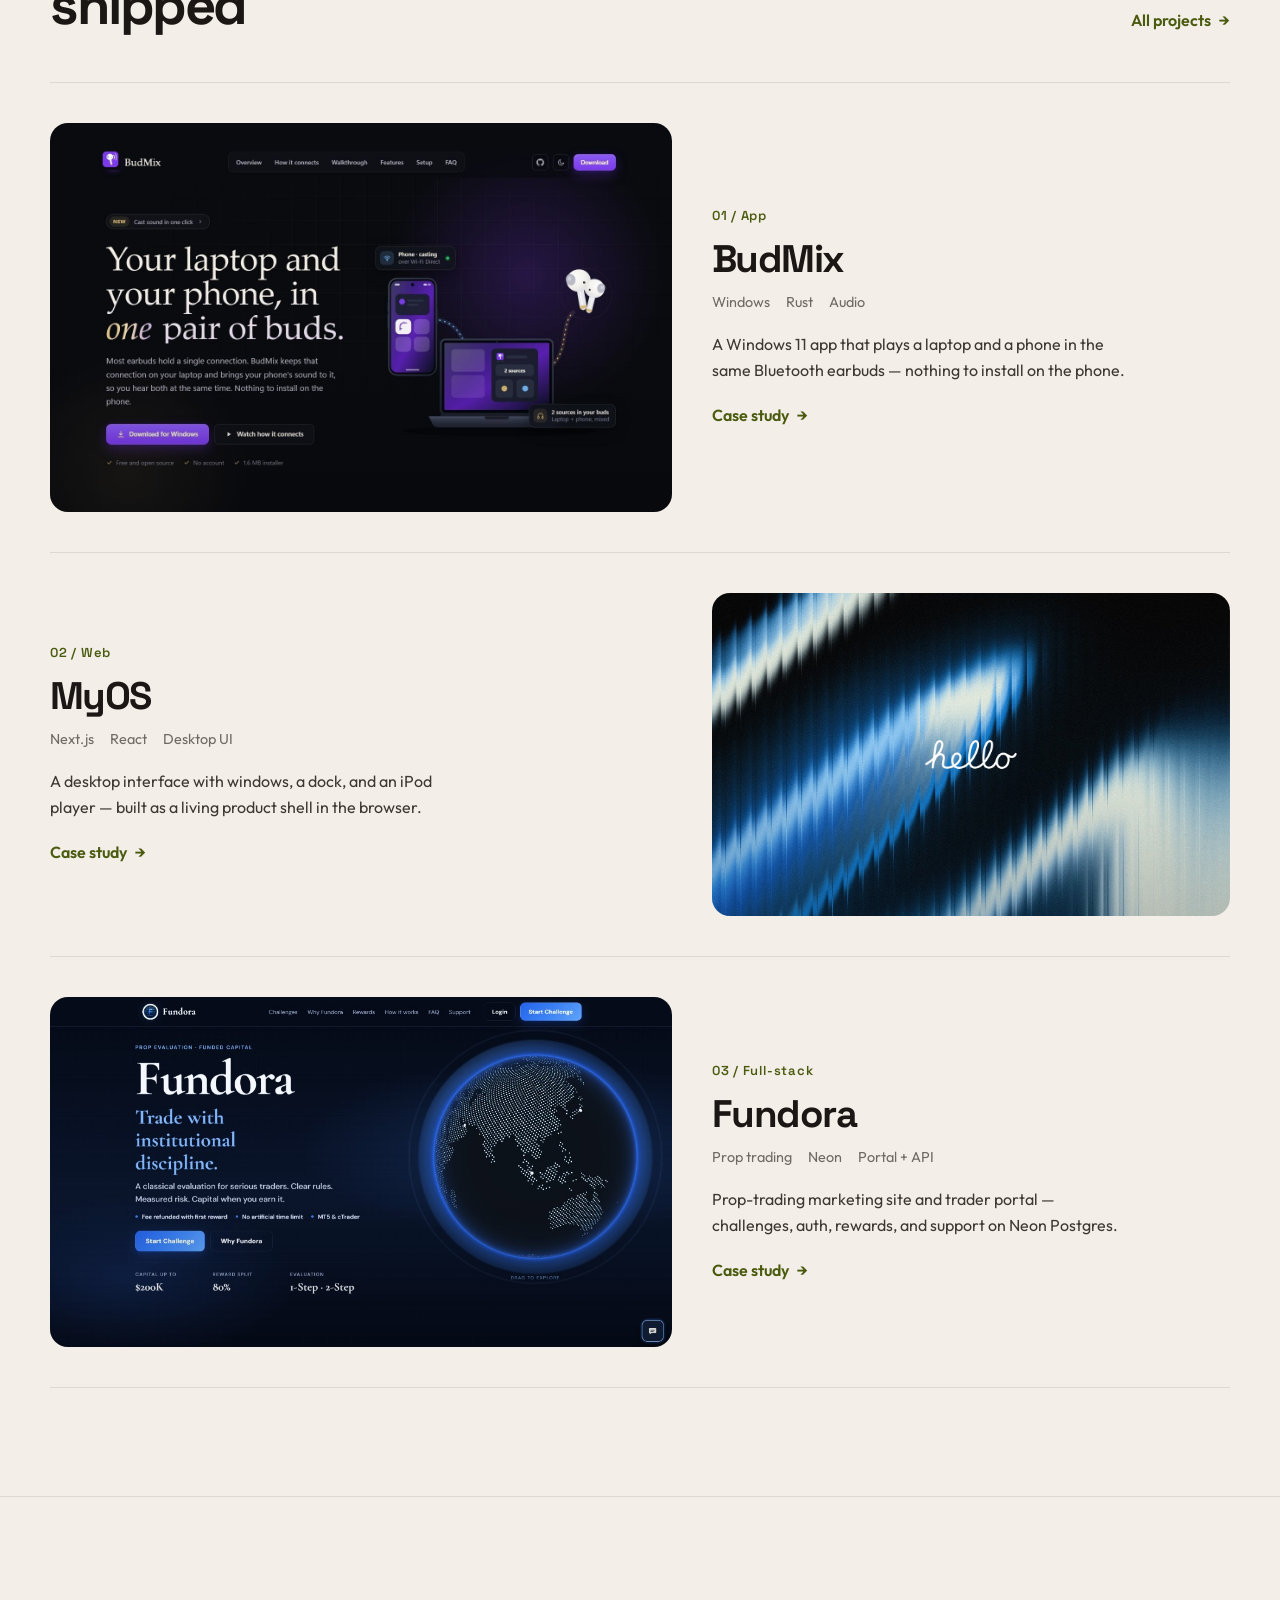
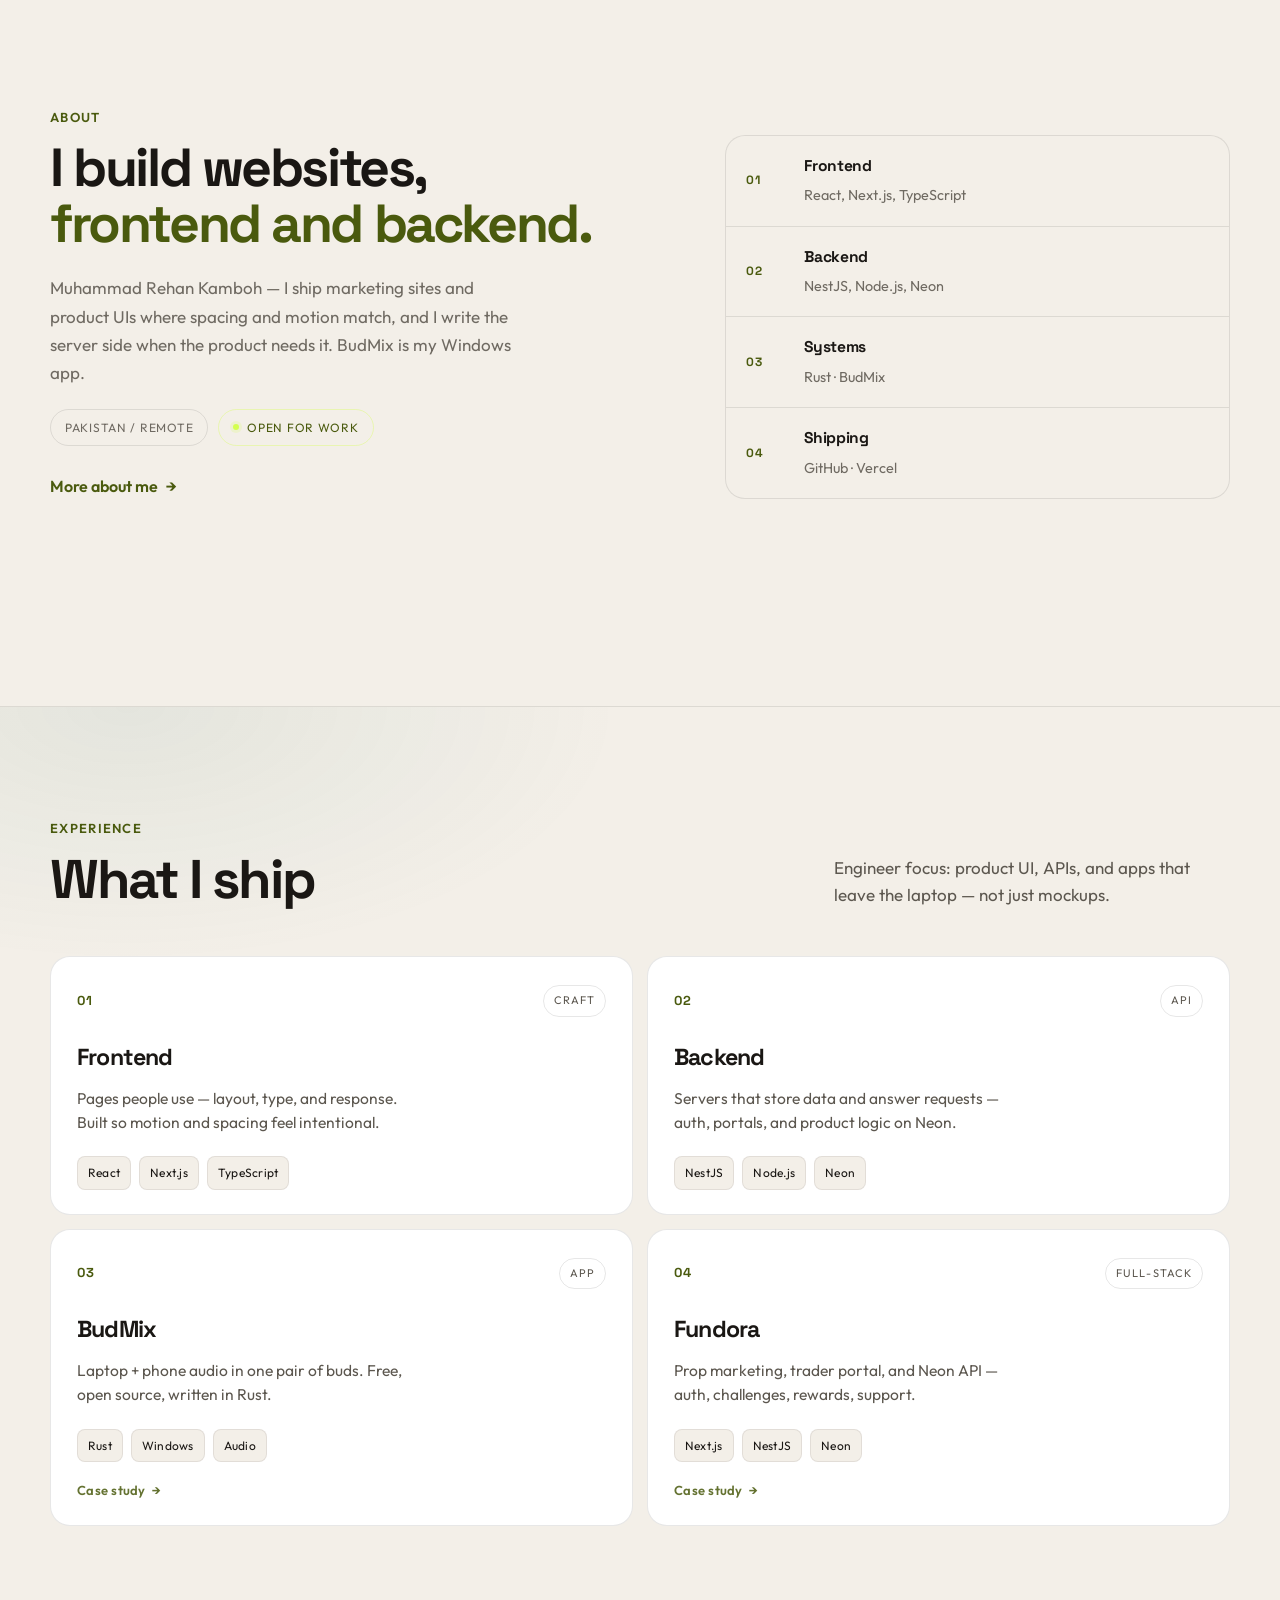
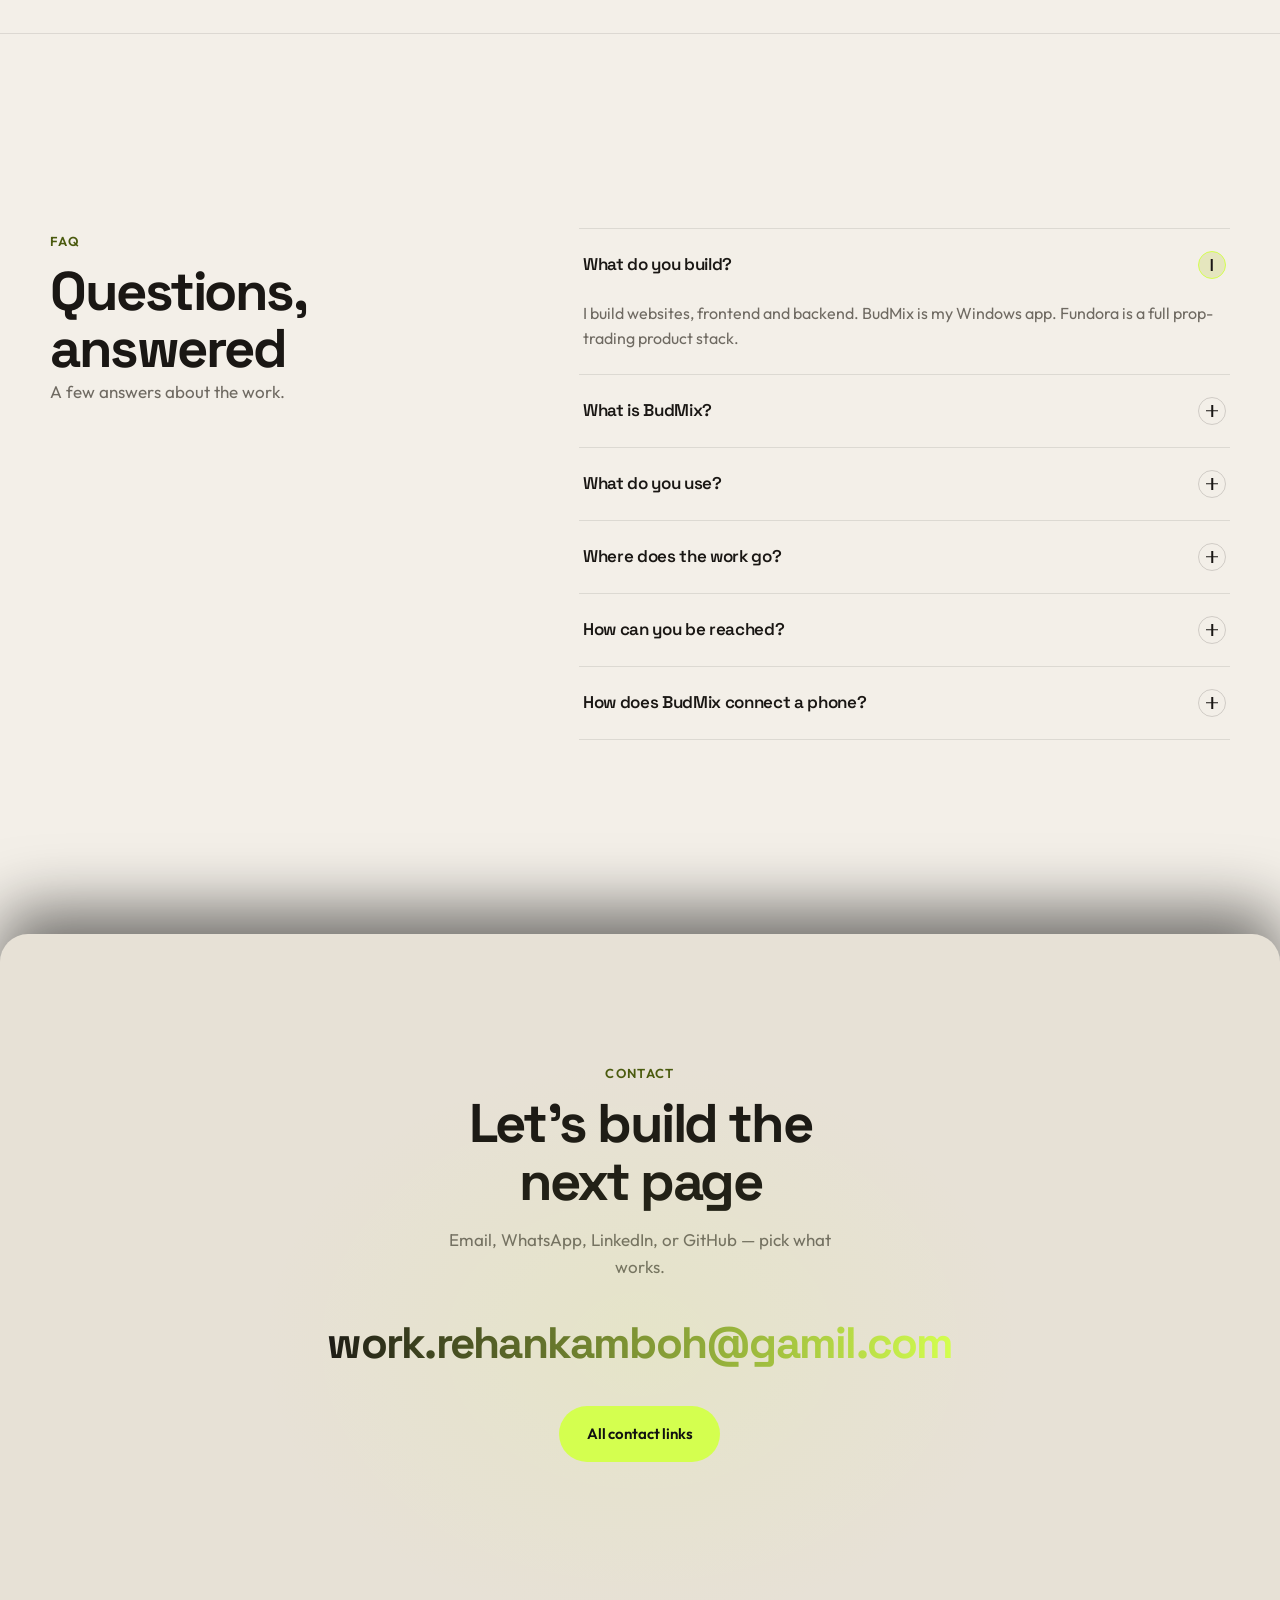
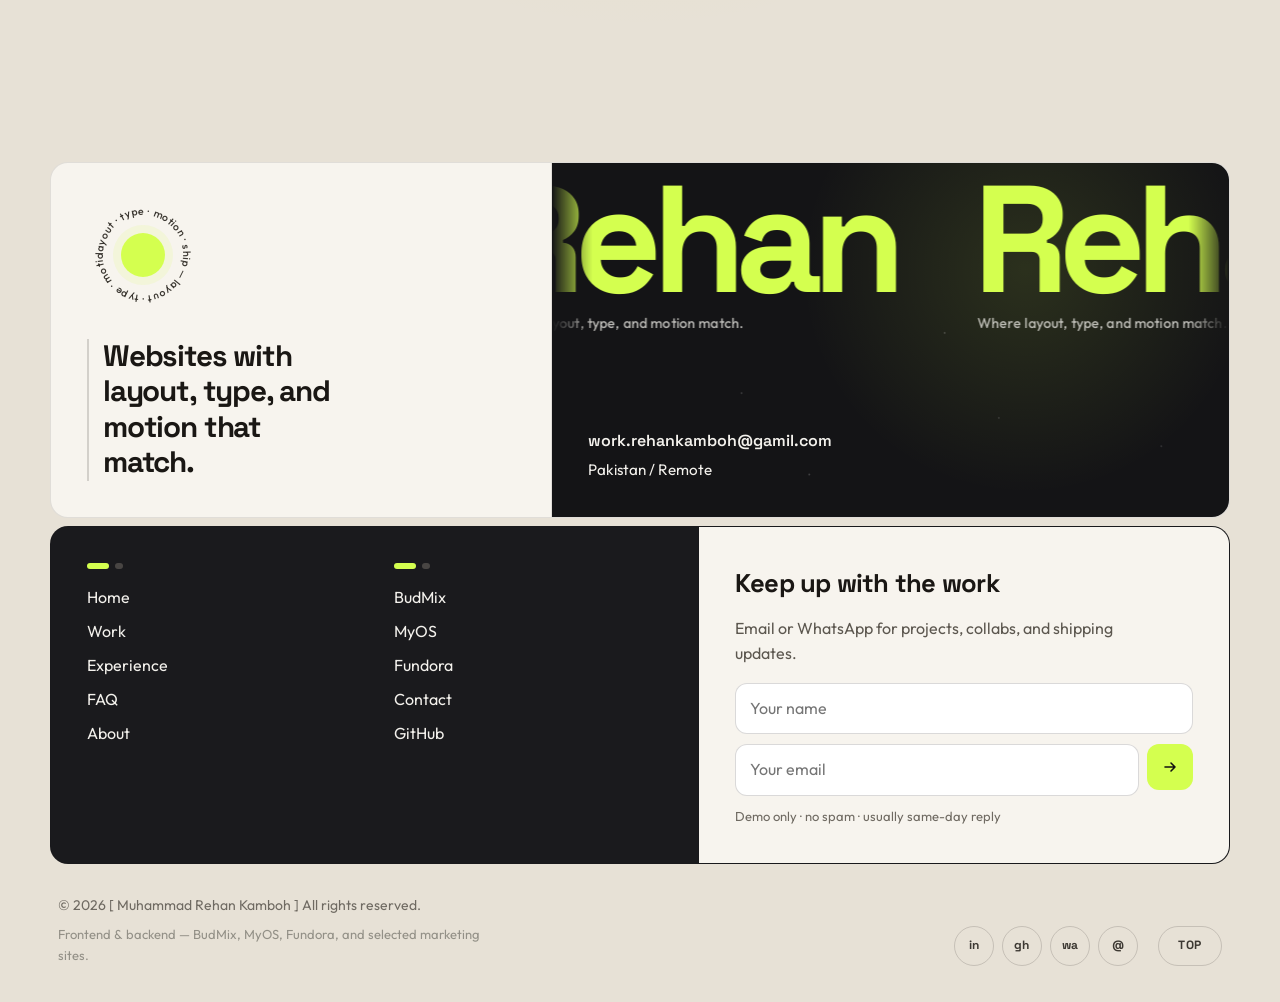
==== commit e813ae59: "Add a light theme with a readable hero, sections, and cursor. Co-authored-by: Cursor <cursoragent@cu" ====
--- a/index.html
+++ b/index.html
@@ -9,7 +9,7 @@
       content="Muhammad Rehan Kamboh builds websites, frontend and backend. Layout, type, and motion that match."
     />
     <link rel="icon" href="assets/logo.svg" type="image/svg+xml" />
-    <link rel="stylesheet" href="css/styles.css?v=pin14" />
+    <script>(function(){try{var t=localStorage.getItem("vera-theme");if(localStorage.getItem("vera-theme-default")!=="light"){t="light";localStorage.setItem("vera-theme","light");localStorage.setItem("vera-theme-default","light");}document.documentElement.setAttribute("data-theme",t==="dark"?"dark":"light");}catch(e){document.documentElement.setAttribute("data-theme","light");}})();</script><link rel="stylesheet" href="css/styles.css?v=pin27" />
   </head>
   <body class="is-loading">
     <div class="scroll-progress" aria-hidden="true"><span></span></div>
@@ -38,7 +38,7 @@
         <div class="nav__actions">
           <a class="btn btn--ghost btn--sm" href="mailto:work.rehankamboh@gamil.com">Email</a>
           <a class="btn btn--primary btn--sm btn--magnetic" href="contact.html">Contact</a>
-          <button class="nav__toggle" type="button" aria-label="Open menu" aria-expanded="false">
+          <button class="theme-toggle" type="button" aria-label="Switch to dark mode"><svg class="theme-icon theme-sun" width="18" height="18" viewBox="0 0 24 24" fill="none" aria-hidden="true"><circle cx="12" cy="12" r="4.2" stroke="currentColor" stroke-width="1.7"/><path d="M12 2.8v1.8M12 19.4v1.8M2.8 12h1.8M19.4 12h1.8M5.4 5.4l1.3 1.3M17.3 17.3l1.3 1.3M18.6 5.4l-1.3 1.3M6.7 17.3l-1.3 1.3" stroke="currentColor" stroke-width="1.7" stroke-linecap="round"/></svg><svg class="theme-icon theme-moon" width="18" height="18" viewBox="0 0 24 24" fill="none" aria-hidden="true"><path d="M20.2 14.2A8.2 8.2 0 0 1 9.8 3.8 8.4 8.4 0 1 0 20.2 14.2Z" stroke="currentColor" stroke-width="1.7" stroke-linejoin="round"/></svg></button><button class="nav__toggle" type="button" aria-label="Open menu" aria-expanded="false">
             <span></span>
           </button>
         </div>
@@ -57,28 +57,52 @@
       <section class="hero">
         <div class="hero__glow" aria-hidden="true"></div>
         <div class="hero__glow hero__glow--2" aria-hidden="true"></div>
-        <div class="hero__content">
-          <div class="hero__meta">
-            <span class="dot" aria-hidden="true"></span>
-            <span>Frontend &amp; backend</span>
-            <span>Pakistan / Remote</span>
-          </div>
-          <p class="hero__brand" aria-label="Rehan"><span aria-hidden="true">Re<span class="accent">han</span></span></p>
-          <h1 class="hero__line" data-split>Websites with layout, type, and motion</h1>
-          <p class="hero__sub">
-            I build websites, frontend and backend, and live marketing pages so the layout, type, and motion match.
-          </p>
-          <div class="hero__ctas">
-            <a class="btn btn--primary btn--lg btn--magnetic" href="work.html">
-              View selected work
-              <svg viewBox="0 0 16 16" fill="none" aria-hidden="true">
-                <path d="M3 8h10M9 4l4 4-4 4" stroke="currentColor" stroke-width="1.6" stroke-linecap="round" stroke-linejoin="round" />
-              </svg>
+        <div class="stickers" aria-hidden="true">
+          <div class="burst burst-left">
+            <svg viewBox="0 0 100 100" fill="none"><polygon points="50,50 48.5,4 51.5,4" fill="#5888C0" opacity="0.92" transform="rotate(0 50 50)"/><polygon points="50,50 48.5,4 51.5,4" fill="#7060B8" opacity="0.92" transform="rotate(45 50 50)"/><polygon points="50,50 48.5,4 51.5,4" fill="#58A8C8" opacity="0.92" transform="rotate(90 50 50)"/><polygon points="50,50 48.5,4 51.5,4" fill="#8850B0" opacity="0.92" transform="rotate(135 50 50)"/><polygon points="50,50 48.5,4 51.5,4" fill="#6888C0" opacity="0.92" transform="rotate(180 50 50)"/><polygon points="50,50 48.5,4 51.5,4" fill="#7070C8" opacity="0.92" transform="rotate(225 50 50)"/><polygon points="50,50 48.5,4 51.5,4" fill="#48A8C0" opacity="0.92" transform="rotate(270 50 50)"/><polygon points="50,50 48.5,4 51.5,4" fill="#9868C8" opacity="0.92" transform="rotate(315 50 50)"/><circle cx="50" cy="50" r="8" fill="#D8E8F8"/></svg>
+          </div>
+          <div class="burst burst-right">
+            <svg viewBox="0 0 70 70" fill="none"><path d="M35 35 L32 20 L35 3 L38 20 Z" fill="#A870C8"/><path d="M35 35 L50 32 L67 35 L50 38 Z" fill="#58B8C8"/><path d="M35 35 L38 50 L35 67 L32 50 Z" fill="#FFA53A"/><path d="M35 35 L20 38 L3 35 L20 32 Z" fill="#C068A8"/><circle cx="35" cy="35" r="4" fill="#F0EDE8"/></svg>
+          </div>
+        </div>
+        <div class="hero-center">
+          <div class="stickers" aria-hidden="true">
+            <div class="sticker sticker-agents">
+              <span class="chip">AI Agents</span>
+              <svg class="chip-spark" viewBox="0 0 40 40" fill="none"><path d="M14 3c1 7.5 3 9.6 10.5 10.8C17 15 15 17 14 24.6 13 17 11 15 3.5 13.8 11 12.6 13 10.5 14 3Z" fill="#FFE38A" stroke="#1A1A1A" stroke-width="1.7" stroke-linecap="round" stroke-linejoin="round"/><path d="M30.5 21c.5 3.4 1.5 4.4 4.8 5-3.3.6-4.3 1.6-4.8 5-.5-3.4-1.5-4.4-4.8-5 3.3-.6 4.3-1.6 4.8-5Z" fill="#FFE38A" stroke="#1A1A1A" stroke-width="1.7" stroke-linecap="round" stroke-linejoin="round"/></svg>
+              <svg class="chip-swoosh" viewBox="0 0 30 30" fill="none"><path d="M3 9c6-2.5 11-1.5 15 1.5" stroke="#1A1A1A" stroke-width="1.7" stroke-linecap="round"/><path d="M6 17c6-1.5 11-.5 16 3" stroke="#1A1A1A" stroke-width="1.7" stroke-linecap="round"/><path d="M10 25c4-.5 7 .5 10 2.5" stroke="#1A1A1A" stroke-width="1.7" stroke-linecap="round"/></svg>
+            </div>
+            <div class="sticker sticker-cup">
+              <svg viewBox="0 0 104 112" fill="none"><path d="M39 31c-6.5-5.5 5.5-9.5-.5-16.5" stroke="#1A1A1A" stroke-width="1.7" stroke-linecap="round"/><path d="M51.5 28c-6.5-5.5 5.5-9.5-.5-16.5" stroke="#1A1A1A" stroke-width="1.7" stroke-linecap="round"/><path d="M64 31c-6.5-5.5 5.5-9.5-.5-16.5" stroke="#1A1A1A" stroke-width="1.7" stroke-linecap="round"/><path d="M13.5 89c25 9.5 53 9.8 78 .2-24.5 6.4-53 6.2-78-.2Z" fill="#DCEBFF" stroke="#1A1A1A" stroke-width="1.7" stroke-linecap="round" stroke-linejoin="round"/><path d="M78.5 49c13.5-1.2 15.8 9.8 10.4 15.2-3.3 3.3-8.7 3.7-13.5 2.6" stroke="#1A1A1A" stroke-width="1.7" stroke-linecap="round"/><path d="M26.5 41.5c17.5-1.8 35-1.9 52.5-.2-.6 16.9-3.9 30.8-11.6 38.7-4.6 4.7-24.5 4.9-29.4.1-7.9-7.7-11-21.6-11.5-38.6Z" fill="#FFE1EC" stroke="#1A1A1A" stroke-width="1.7" stroke-linecap="round" stroke-linejoin="round"/><path d="M28.2 44.6c15.8 3.4 32.5 3.4 49.2 0" stroke="#1A1A1A" stroke-width="1.7" stroke-linecap="round"/><path d="M28.5 42.5c16 2.8 33 2.8 49 0-16.2-2.7-32.8-2.7-49 0Z" fill="#D9A273" stroke="#1A1A1A" stroke-width="1.3" stroke-linecap="round" stroke-linejoin="round"/><path d="M46 55.5a8.5 8.5 0 1 0 9.2 11.8 6.8 6.8 0 1 1-9.2-11.8Z" fill="#01411C"/><path d="m58.4 55.2 1 2.4 2.6.2-2 1.7.6 2.5-2.2-1.4-2.2 1.4.6-2.5-2-1.7 2.6-.2 1-2.4Z" fill="#01411C"/></svg>
+            </div>
+            <div class="sticker sticker-code">
+              <svg viewBox="0 0 112 92" fill="none"><path d="M11 15.5c-.3-5 2.2-7.3 7-7.2l76.5.4c4.8.1 7 2.4 6.8 7.2l-.8 56.6c-.1 4.6-2.4 6.6-7 6.6l-75.8-.3c-4.7 0-6.8-2.1-6.9-6.7L11 15.5Z" fill="#DDF5EA" stroke="#1A1A1A" stroke-width="1.7" stroke-linecap="round" stroke-linejoin="round"/><path d="M11.4 28.5c30-.8 60-.9 89.6-.2" stroke="#1A1A1A" stroke-width="1.7" stroke-linecap="round"/><circle cx="21" cy="18.5" r="2.8" fill="#FFB5C8" stroke="#1A1A1A" stroke-width="1.7"/><circle cx="30" cy="18.5" r="2.8" fill="#FFE38A" stroke="#1A1A1A" stroke-width="1.7"/><circle cx="39" cy="18.5" r="2.8" fill="#9FE3C4" stroke="#1A1A1A" stroke-width="1.7"/><path d="M23 43.5 33.5 51 23 58.5" stroke="#1A1A1A" stroke-width="2.2" stroke-linecap="round" stroke-linejoin="round"/><path d="M39.5 59h14" stroke="#1A1A1A" stroke-width="2.2" stroke-linecap="round"/><path d="M62 44h26M62 53.5h18M62 63h22" stroke="#1A1A1A" stroke-width="1.7" stroke-linecap="round" opacity="0.45"/><path d="M104 4.5c.5 3 1.3 3.8 4.3 4.3-3 .5-3.8 1.3-4.3 4.3-.5-3-1.3-3.8-4.3-4.3 3-.5 3.8-1.3 4.3-4.3Z" fill="#FFE38A" stroke="#1A1A1A" stroke-width="1.4" stroke-linecap="round" stroke-linejoin="round"/></svg>
+            </div>
+            <div class="sticker sticker-stack">
+              <span class="chip chip-pink">Full-stack</span>
+              <svg class="chip-bolt" viewBox="0 0 30 40" fill="none"><path d="M17.5 2.5 6 22.5h8.5L11 37.5l14.5-24H16.5l3-11h-2Z" fill="#FFE38A" stroke="#1A1A1A" stroke-width="1.7" stroke-linecap="round" stroke-linejoin="round"/></svg>
+              <svg class="chip-swoosh chip-swoosh-right" viewBox="0 0 30 30" fill="none"><path d="M3 9c6-2.5 11-1.5 15 1.5" stroke="#1A1A1A" stroke-width="1.7" stroke-linecap="round"/><path d="M6 17c6-1.5 11-.5 16 3" stroke="#1A1A1A" stroke-width="1.7" stroke-linecap="round"/><path d="M10 25c4-.5 7 .5 10 2.5" stroke="#1A1A1A" stroke-width="1.7" stroke-linecap="round"/></svg>
+            </div>
+          </div>
+          <h1>
+            <span class="name-line">Muhammad Rehan</span>
+            <span class="name-line">Kamboh<span class="dot">.</span></span>
+          </h1>
+          <p class="lede">I build websites, frontend and backend, and build live marketing pages so the layout, type, and motion match.</p>
+          <div class="hero-actions">
+            <a class="icon-btn" href="https://www.linkedin.com/in/muhammad-rehan-223225436/" target="_blank" rel="noopener noreferrer" aria-label="LinkedIn">
+              <svg width="18" height="18" viewBox="0 0 24 24" fill="currentColor" aria-hidden="true"><path d="M4.98 3.5C4.98 4.88 3.88 6 2.5 6S0 4.88 0 3.5 1.12 1 2.5 1s2.48 1.12 2.48 2.5zM.24 8.25h4.52V24H.24V8.25zM8.34 8.25h4.33v2.14h.06c.6-1.14 2.08-2.34 4.28-2.34 4.58 0 5.42 3.01 5.42 6.93V24h-4.52v-6.95c0-1.66-.03-3.79-2.31-3.79-2.31 0-2.66 1.8-2.66 3.67V24H8.34V8.25z"/></svg>
             </a>
-            <a class="btn btn--ghost btn--lg" href="about.html">About me</a>
+            <a class="icon-btn" href="https://github.com/Mrehankamboh" target="_blank" rel="noopener noreferrer" aria-label="GitHub">
+              <svg width="18" height="18" viewBox="0 0 24 24" fill="currentColor" aria-hidden="true"><path d="M12 .5A12 12 0 0 0 8.2 23.9c.6.1.8-.3.8-.6v-2.2c-3.3.7-4-1.6-4-1.6-.5-1.4-1.3-1.7-1.3-1.7-1.1-.8.1-.8.1-.8 1.2.1 1.8 1.2 1.8 1.2 1.1 1.8 2.8 1.3 3.5 1 .1-.8.4-1.3.8-1.6-2.7-.3-5.5-1.3-5.5-6 0-1.3.5-2.4 1.2-3.2-.1-.3-.5-1.6.1-3.2 0 0 1-.3 3.3 1.2a11.5 11.5 0 0 1 6 0c2.3-1.5 3.3-1.2 3.3-1.2.6 1.6.2 2.9.1 3.2.8.8 1.2 1.9 1.2 3.2 0 4.6-2.8 5.6-5.5 5.9.4.4.8 1.1.8 2.2v3.3c0 .3.2.7.8.6A12 12 0 0 0 12 .5z"/></svg>
+            </a>
+            <a class="icon-btn" href="mailto:work.rehankamboh@gamil.com" aria-label="Email">
+              <svg width="18" height="18" viewBox="0 0 24 24" fill="none" aria-hidden="true"><rect x="3" y="5" width="18" height="14" rx="2" stroke="currentColor" stroke-width="1.6"/><path d="m4 7 8 6 8-6" stroke="currentColor" stroke-width="1.6" stroke-linecap="round"/></svg>
+            </a>
           </div>
         </div>
       </section>
+
 
       <section class="tools-section" id="tools" aria-label="Tools I use every day">
         <div class="container">
@@ -785,6 +809,6 @@
     </div>
     </div>
 
-    <script src="js/main.js?v=pin14"></script>
+    <script src="js/main.js?v=pin23"></script>
   </body>
 </html>
--- a/css/styles.css
+++ b/css/styles.css
@@ -1,5 +1,5 @@
 /* Vera — Portfolio template */
-@import url("https://fonts.googleapis.com/css2?family=Outfit:wght@400;500;600;700;800&family=Space+Grotesk:wght@500;600;700&display=swap");
+@import url("https://fonts.googleapis.com/css2?family=JetBrains+Mono:wght@400;500&family=Outfit:wght@400;500;600;700;800&family=Playfair+Display:wght@900&family=Space+Grotesk:wght@500;600;700&display=swap");
 
 :root {
   --bg: #0f0f10;
@@ -233,14 +233,14 @@
 body.has-cursor .cursor {
   width: 40px;
   height: 40px;
-  border: 1.5px solid rgba(243, 241, 236, 0.35);
+  border: 1.5px solid rgba(243, 241, 236, 0.72);
   transition: width 0.3s var(--ease), height 0.3s var(--ease), background 0.3s ease, border-color 0.3s ease;
 }
 
 body.has-cursor .cursor__dot {
-  width: 5px;
-  height: 5px;
-  background: var(--accent);
+  width: 10px;
+  height: 10px;
+  background: #f3f1ec;
 }
 
 body.cursor-hover .cursor {
@@ -300,6 +300,11 @@
 body.is-loading .nav {
   opacity: 0;
   transform: translateY(-12px);
+}
+
+body.is-ready .nav {
+  opacity: 1;
+  transform: none;
 }
 
 .nav__inner {
@@ -501,13 +506,14 @@
 /* —— Hero —— */
 .hero {
   position: relative;
+  display: flex;
+  align-items: center;
+  justify-content: center;
   min-height: 100vh;
-  min-height: 100dvh;
-  padding: calc(var(--nav-h) + clamp(40px, 8vh, 88px)) 0 clamp(48px, 8vh, 80px);
-  display: flex;
-  flex-direction: column;
-  justify-content: flex-end;
+  min-height: 100svh;
   overflow: hidden;
+  padding: calc(var(--nav-h) + 1.25rem) 1.5rem 2.5rem;
+  text-align: center;
 }
 
 .hero__glow {
@@ -546,140 +552,225 @@
   }
 }
 
-.hero__content {
+.hero-center {
   position: relative;
+  z-index: 2;
+  display: flex;
+  flex-direction: column;
+  align-items: center;
+}
+
+.hero h1 {
+  margin: 0 0 1.15rem;
+  color: var(--ink);
+  font-family: "Playfair Display", Georgia, serif;
+  font-weight: 900;
+  font-size: min(clamp(2.7rem, 8.6vw, 8.4rem), calc((100vw - 3rem) / 8.4));
+  letter-spacing: -0.03em;
+  line-height: 0.9;
+}
+
+.name-line {
+  display: block;
+}
+
+.hero h1 .dot {
+  color: var(--ink);
+}
+
+.lede {
+  max-width: 36rem;
+  margin: 0;
+  color: var(--muted);
+  font-family: "JetBrains Mono", ui-monospace, monospace;
+  font-size: 1.125rem;
+  line-height: 1.55;
+}
+
+.hero-actions {
+  display: flex;
+  flex-wrap: wrap;
+  justify-content: center;
+  gap: 0.7rem;
+  margin-top: 1.7rem;
+}
+
+.icon-btn {
+  display: inline-flex;
+  align-items: center;
+  justify-content: center;
+  width: 46px;
+  height: 46px;
+  border-radius: 999px;
+  background: var(--bg-elevated);
+  color: var(--ink);
+  box-shadow: var(--line-strong) 0 0 0 1px;
+  text-decoration: none;
+}
+
+.icon-btn:hover {
+  color: var(--accent);
+}
+
+.stickers {
+  position: absolute;
+  inset: 0;
   z-index: 1;
-  width: min(100% - 48px, var(--max));
-  margin-inline: auto;
-}
-
-.hero__meta {
-  display: flex;
-  flex-wrap: wrap;
-  gap: 10px 18px;
-  align-items: center;
-  margin-bottom: 28px;
-  font-size: 0.8125rem;
+  pointer-events: none;
+}
+
+.burst,
+.sticker {
+  position: absolute;
+}
+
+.burst svg,
+.sticker-cup > svg,
+.sticker-code > svg {
+  display: block;
+  width: 100%;
+  height: auto;
+}
+
+.burst-left {
+  top: 32%;
+  left: 7%;
+  width: 36px;
+  animation: burst-drift 8s ease-in-out infinite;
+  animation-delay: 0.6s;
+}
+
+.burst-right {
+  right: 4%;
+  bottom: 36%;
+  width: 32px;
+  animation: burst-spin 7s ease-in-out infinite;
+  animation-delay: 1s;
+}
+
+.sticker-agents {
+  top: -72px;
+  left: 3%;
+  animation: tilt-agents 7s ease-in-out infinite;
+}
+
+.sticker-cup {
+  top: -104px;
+  right: 3%;
+  width: 88px;
+  animation: tilt-cup 7.5s ease-in-out infinite;
+  animation-delay: 0.4s;
+}
+
+.sticker-code {
+  left: 2%;
+  bottom: -16px;
+  width: 100px;
+  animation: tilt-code 8s ease-in-out infinite;
+  animation-delay: 0.8s;
+}
+
+.sticker-stack {
+  right: 2%;
+  bottom: 4px;
+  animation: tilt-stack 8.5s ease-in-out infinite;
+  animation-delay: 1.2s;
+}
+
+.chip {
+  display: block;
+  padding: 0.5rem 1.25rem;
+  border: 1.6px solid #1a1a1a;
+  border-radius: 999px;
+  background: #dcebff;
+  color: #0a0a0a;
+  font-family: var(--font-body);
+  font-size: 15px;
   font-weight: 500;
-  letter-spacing: 0.08em;
-  text-transform: uppercase;
-  color: var(--muted);
-}
-
-.hero__meta .dot {
-  width: 7px;
-  height: 7px;
-  border-radius: 50%;
-  background: var(--accent);
-  box-shadow: 0 0 12px rgba(212, 255, 79, 0.6);
-  animation: pulseDot 1.8s ease-in-out infinite;
-}
-
-@keyframes pulseDot {
+  line-height: 1;
+  white-space: nowrap;
+}
+
+.chip-pink {
+  background: #ffe1ec;
+}
+
+.sticker .chip-spark,
+.sticker .chip-bolt,
+.sticker .chip-swoosh {
+  position: absolute;
+  display: block;
+  height: auto;
+}
+
+.sticker .chip-spark {
+  left: -20px;
+  top: -28px;
+  width: 40px;
+}
+
+.sticker .chip-swoosh {
+  right: -28px;
+  top: 12px;
+  width: 28px;
+  transform: scaleX(-1);
+}
+
+.sticker .chip-bolt {
+  left: -16px;
+  top: -32px;
+  width: 28px;
+}
+
+.sticker .chip-swoosh-right {
+  right: -32px;
+  top: -12px;
+  width: 28px;
+  transform: none;
+}
+
+@keyframes burst-drift {
   0%,
-  100% {
-    opacity: 1;
-    transform: scale(1);
-  }
-  50% {
-    opacity: 0.55;
-    transform: scale(0.85);
-  }
-}
-
-.hero__brand {
-  font-family: var(--font-display);
-  font-weight: 700;
-  font-size: clamp(4.5rem, 16vw, 11rem);
-  line-height: 0.88;
-  letter-spacing: -0.06em;
-  margin-bottom: 24px;
-}
-
-.hero__brand .accent {
-  color: var(--accent);
-}
-
-.hero__line {
-  font-family: var(--font-display);
-  font-weight: 500;
-  font-size: clamp(1.35rem, 2.6vw, 1.85rem);
-  letter-spacing: -0.03em;
-  line-height: 1.25;
-  max-width: 22ch;
-  margin-bottom: 16px;
-  color: var(--ink-soft);
-}
-
-.hero__sub {
-  max-width: 40ch;
-  color: var(--muted);
-  margin-bottom: 32px;
-  font-size: 1.0625rem;
-}
-
-.hero__ctas {
-  display: flex;
-  flex-wrap: wrap;
-  gap: 12px;
-}
-
-.hero__brand,
-.hero__line,
-.hero__sub,
-.hero__ctas,
-.hero__meta {
-  opacity: 0;
-  transform: translateY(28px);
-  transition: opacity 0.8s var(--ease), transform 0.8s var(--ease);
-}
-
-body.is-ready .hero__meta {
-  opacity: 1;
-  transform: none;
-  transition-delay: 0.05s;
-}
-body.is-ready .hero__brand {
-  opacity: 1;
-  transform: none;
-  transition-delay: 0.12s;
-}
-body.is-ready .hero__line {
-  opacity: 1;
-  transform: none;
-  transition-delay: 0.22s;
-}
-body.is-ready .hero__sub {
-  opacity: 1;
-  transform: none;
-  transition-delay: 0.32s;
-}
-body.is-ready .hero__ctas {
-  opacity: 1;
-  transform: none;
-  transition-delay: 0.4s;
-}
-body.is-ready .nav {
-  opacity: 1;
-  transform: none;
-}
-
-.hero__line .word {
-  display: inline-block;
-  overflow: hidden;
-  vertical-align: bottom;
-}
-
-.hero__line .word > span {
-  display: inline-block;
-  transform: translateY(110%);
-  transition: transform 0.7s var(--ease);
-  transition-delay: calc(0.28s + var(--i) * 0.05s);
-}
-
-body.is-ready .hero__line .word > span {
-  transform: none;
-}
+  100% { transform: translateY(0) rotate(0deg); }
+  50% { transform: translateY(11px) rotate(-6deg); }
+}
+
+@keyframes burst-spin {
+  0%,
+  100% { transform: translateY(0) rotate(0deg); }
+  50% { transform: translateY(-7px) rotate(8deg); }
+}
+
+@keyframes tilt-agents {
+  0%,
+  100% { transform: translateY(0) rotate(-10deg); }
+  50% { transform: translateY(-7px) rotate(-7.5deg); }
+}
+
+@keyframes tilt-cup {
+  0%,
+  100% { transform: translateY(0) rotate(8deg); }
+  50% { transform: translateY(-7px) rotate(10.5deg); }
+}
+
+@keyframes tilt-code {
+  0%,
+  100% { transform: translateY(0) rotate(-7deg); }
+  50% { transform: translateY(-7px) rotate(-4.5deg); }
+}
+
+@keyframes tilt-stack {
+  0%,
+  100% { transform: translateY(0) rotate(8deg); }
+  50% { transform: translateY(-7px) rotate(10.5deg); }
+}
+
+@media (max-width: 800px) {
+  .stickers {
+    display: none;
+  }
+}
+
 
 /* —— Tools toolkit (Shakaib-style dual marquee) —— */
 .tools-section {
@@ -2710,8 +2801,8 @@
     grid-template-columns: 1fr;
   }
 
-  .hero__brand {
-    font-size: clamp(3.5rem, 18vw, 5.5rem);
+  .hero h1 {
+    font-size: clamp(2.7rem, 12vw, 4.2rem);
   }
 
   .footer-nav {
@@ -2725,12 +2816,8 @@
 }
 
 @media (max-width: 480px) {
-  .hero__ctas {
-    flex-direction: column;
-  }
-
-  .hero__ctas .btn {
-    width: 100%;
+  .lede {
+    font-size: 0.95rem;
   }
 
   .next-project {
@@ -2838,3 +2925,217 @@
     cursor: auto;
   }
 }
+
+.theme-toggle {
+  display: inline-grid;
+  place-items: center;
+  width: 40px;
+  height: 40px;
+  padding: 0;
+  border: 0;
+  border-radius: 50%;
+  background: #171719;
+  color: #f3f1ec;
+  box-shadow: rgba(243, 241, 236, 0.16) 0 0 0 1px;
+  cursor: pointer;
+  flex: 0 0 auto;
+}
+
+.theme-toggle:hover {
+  color: var(--accent);
+}
+
+.theme-icon {
+  grid-area: 1 / 1;
+}
+
+.theme-moon {
+  display: none;
+}
+
+html[data-theme="light"] {
+  --bg: #f3efe8;
+  --bg-elevated: #ffffff;
+  --bg-soft: #ebe6dc;
+  --ink: #1a1714;
+  --ink-soft: #3c3832;
+  --muted: #6f6a62;
+  --line: rgba(26, 23, 20, 0.1);
+  --line-strong: rgba(26, 23, 20, 0.16);
+  --accent-soft: rgba(180, 200, 40, 0.22);
+  color-scheme: light;
+}
+
+html[data-theme="light"] .theme-sun {
+  display: none;
+}
+
+html[data-theme="light"] .theme-moon {
+  display: block;
+}
+
+html[data-theme="light"] .nav,
+html[data-theme="light"] .nav.is-scrolled,
+html[data-theme="light"] .nav__mobile {
+  background: rgba(243, 239, 232, 0.92);
+  color: #1a1714;
+}
+
+html[data-theme="light"] .hero__glow {
+  inset: 0;
+  width: auto;
+  height: auto;
+  max-width: none;
+  max-height: none;
+  top: 0;
+  right: 0;
+  border-radius: 0;
+  filter: none;
+  animation: none;
+  background:
+    radial-gradient(46% 58% at 0% 42%, rgba(47, 111, 94, 0.2), transparent 70%),
+    radial-gradient(42% 54% at 100% 36%, rgba(212, 138, 62, 0.26), transparent 68%);
+}
+
+html[data-theme="light"] .hero__glow--2 {
+  display: none;
+}
+
+html[data-theme="light"] .hero h1,
+html[data-theme="light"] .hero h1 .dot {
+  color: #1a1714;
+}
+
+html[data-theme="light"] .lede {
+  color: #6f6a62;
+}
+
+html[data-theme="light"] .icon-btn {
+  background: #fff;
+  color: #1a1714;
+  box-shadow: rgba(26, 23, 20, 0.12) 0 0 0 1px;
+}
+
+html[data-theme="light"] .icon-btn:hover {
+  background: #f7f4ee;
+  color: #1a1714;
+}
+
+html[data-theme="light"] .theme-toggle {
+  background: #fff;
+  color: #1a1714;
+  box-shadow: rgb(225, 227, 233) 0 0 0 1px;
+}
+
+html[data-theme="light"] .tools-section {
+  background: #ebe6dc;
+}
+
+html[data-theme="light"] .footer,
+html[data-theme="light"] .site-footer-rise,
+html[data-theme="light"] .site-footer-rise > .footer,
+html[data-theme="light"] .footer-reveal > .footer {
+  background: #e7e1d6;
+}
+
+html[data-theme="light"] .footer-bento,
+html[data-theme="light"] .footer-news {
+  background: #f7f4ee;
+}
+
+html[data-theme="light"] .field input,
+html[data-theme="light"] .field textarea,
+html[data-theme="light"] .footer-news__form input {
+  background: #fff;
+}
+
+html[data-theme="light"] .field input:focus,
+html[data-theme="light"] .field textarea:focus {
+  background: #fff;
+}
+
+html[data-theme="light"] .exp-section {
+  background:
+    radial-gradient(ellipse 70% 50% at 10% 0%, rgba(47, 111, 94, 0.08), transparent 55%),
+    #f3efe8;
+}
+
+html[data-theme="light"] .exp-section .section__title,
+html[data-theme="light"] .exp-card h3 {
+  color: #1a1714;
+}
+
+html[data-theme="light"] .exp-section .section__lead,
+html[data-theme="light"] .exp-card p,
+html[data-theme="light"] .exp-card__tag {
+  color: #5c574f;
+}
+
+html[data-theme="light"] .exp-card {
+  background: #fff;
+  border-color: rgba(26, 23, 20, 0.1);
+}
+
+html[data-theme="light"] .exp-card:hover {
+  border-color: rgba(26, 23, 20, 0.22);
+  box-shadow: 0 16px 36px rgba(26, 23, 20, 0.08);
+}
+
+html[data-theme="light"] .exp-card__stack li {
+  background: #f3efe8;
+  border-color: rgba(26, 23, 20, 0.08);
+  color: #1a1714;
+}
+
+html[data-theme="light"] .footer-bento__brand .footer-link,
+html[data-theme="light"] .footer-bento__meta p,
+html[data-theme="light"] .footer-nav .footer-link {
+  color: #f3f1ec;
+}
+
+html[data-theme="light"] .footer-news h3 {
+  color: #1a1714;
+}
+
+html[data-theme="light"] .footer-news > p {
+  color: #5c574f;
+}
+
+html[data-theme="light"] body.has-cursor .cursor {
+  border-color: rgba(26, 23, 20, 0.55);
+}
+
+html[data-theme="light"] body.has-cursor .cursor__dot {
+  background: #1a1714;
+}
+
+html[data-theme="light"] body.cursor-hover .cursor {
+  background: rgba(212, 255, 79, 0.35);
+  border-color: #1a1714;
+}
+
+html[data-theme="light"] .section__label,
+html[data-theme="light"] .link-arrow,
+html[data-theme="light"] .tools-section__head .section__title span,
+html[data-theme="light"] .work-item__index,
+html[data-theme="light"] .work-item:hover .work-item__title,
+html[data-theme="light"] .about-strip__title span,
+html[data-theme="light"] .about-strip__meta span:last-child,
+html[data-theme="light"] .capability-list__idx,
+html[data-theme="light"] .timeline__year,
+html[data-theme="light"] .channel__icon,
+html[data-theme="light"] .channel__arrow,
+html[data-theme="light"] .contact-facts strong,
+html[data-theme="light"] .form.is-sent .contact-form__badge,
+html[data-theme="light"] .case-steps span,
+html[data-theme="light"] .next-project a:hover,
+html[data-theme="light"] .exp-card__num,
+html[data-theme="light"] .exp-card__go,
+html[data-theme="light"] .faq__q:hover,
+html[data-theme="light"] .icon-btn:hover,
+html[data-theme="light"] .theme-toggle:hover,
+html[data-theme="light"] .footer-social a:hover,
+html[data-theme="light"] .footer-top:hover,
+html[data-theme="light"] .footer__links a:hover {
+  color: #4a5a0e;
+}
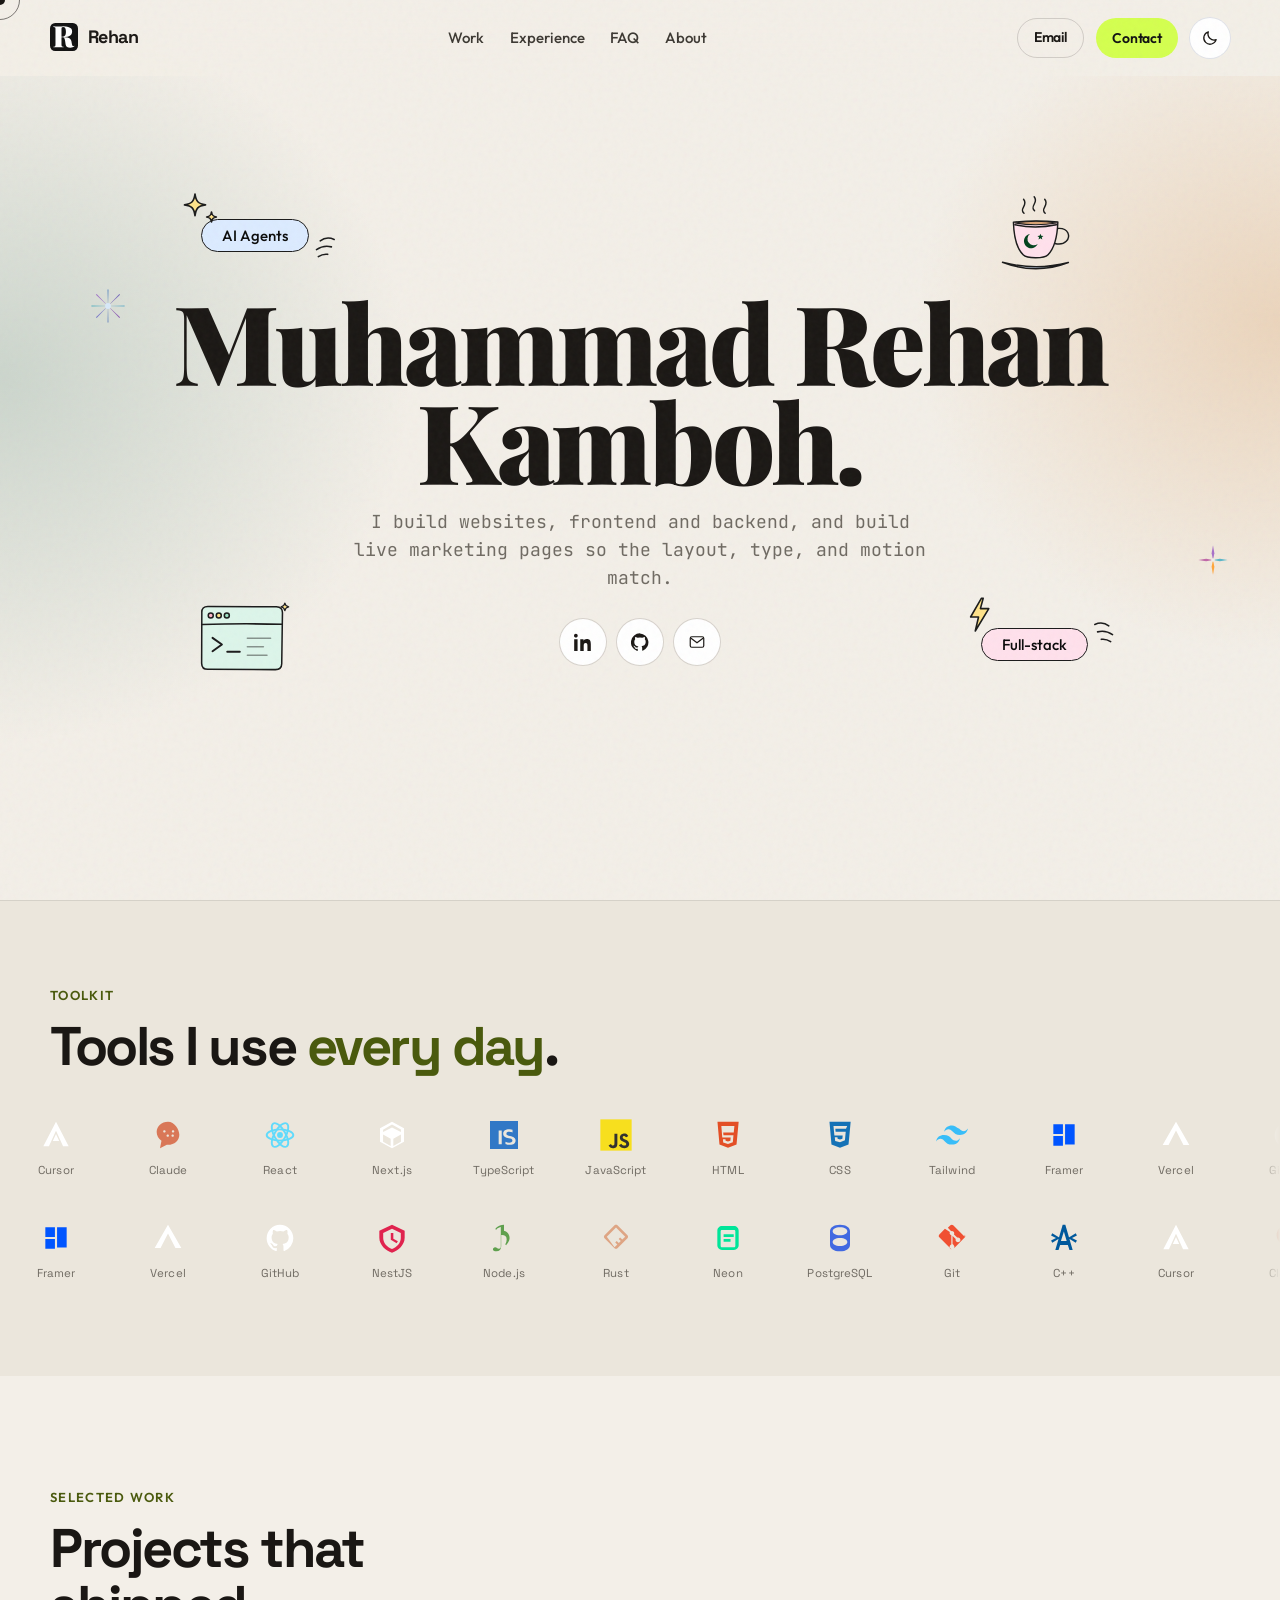
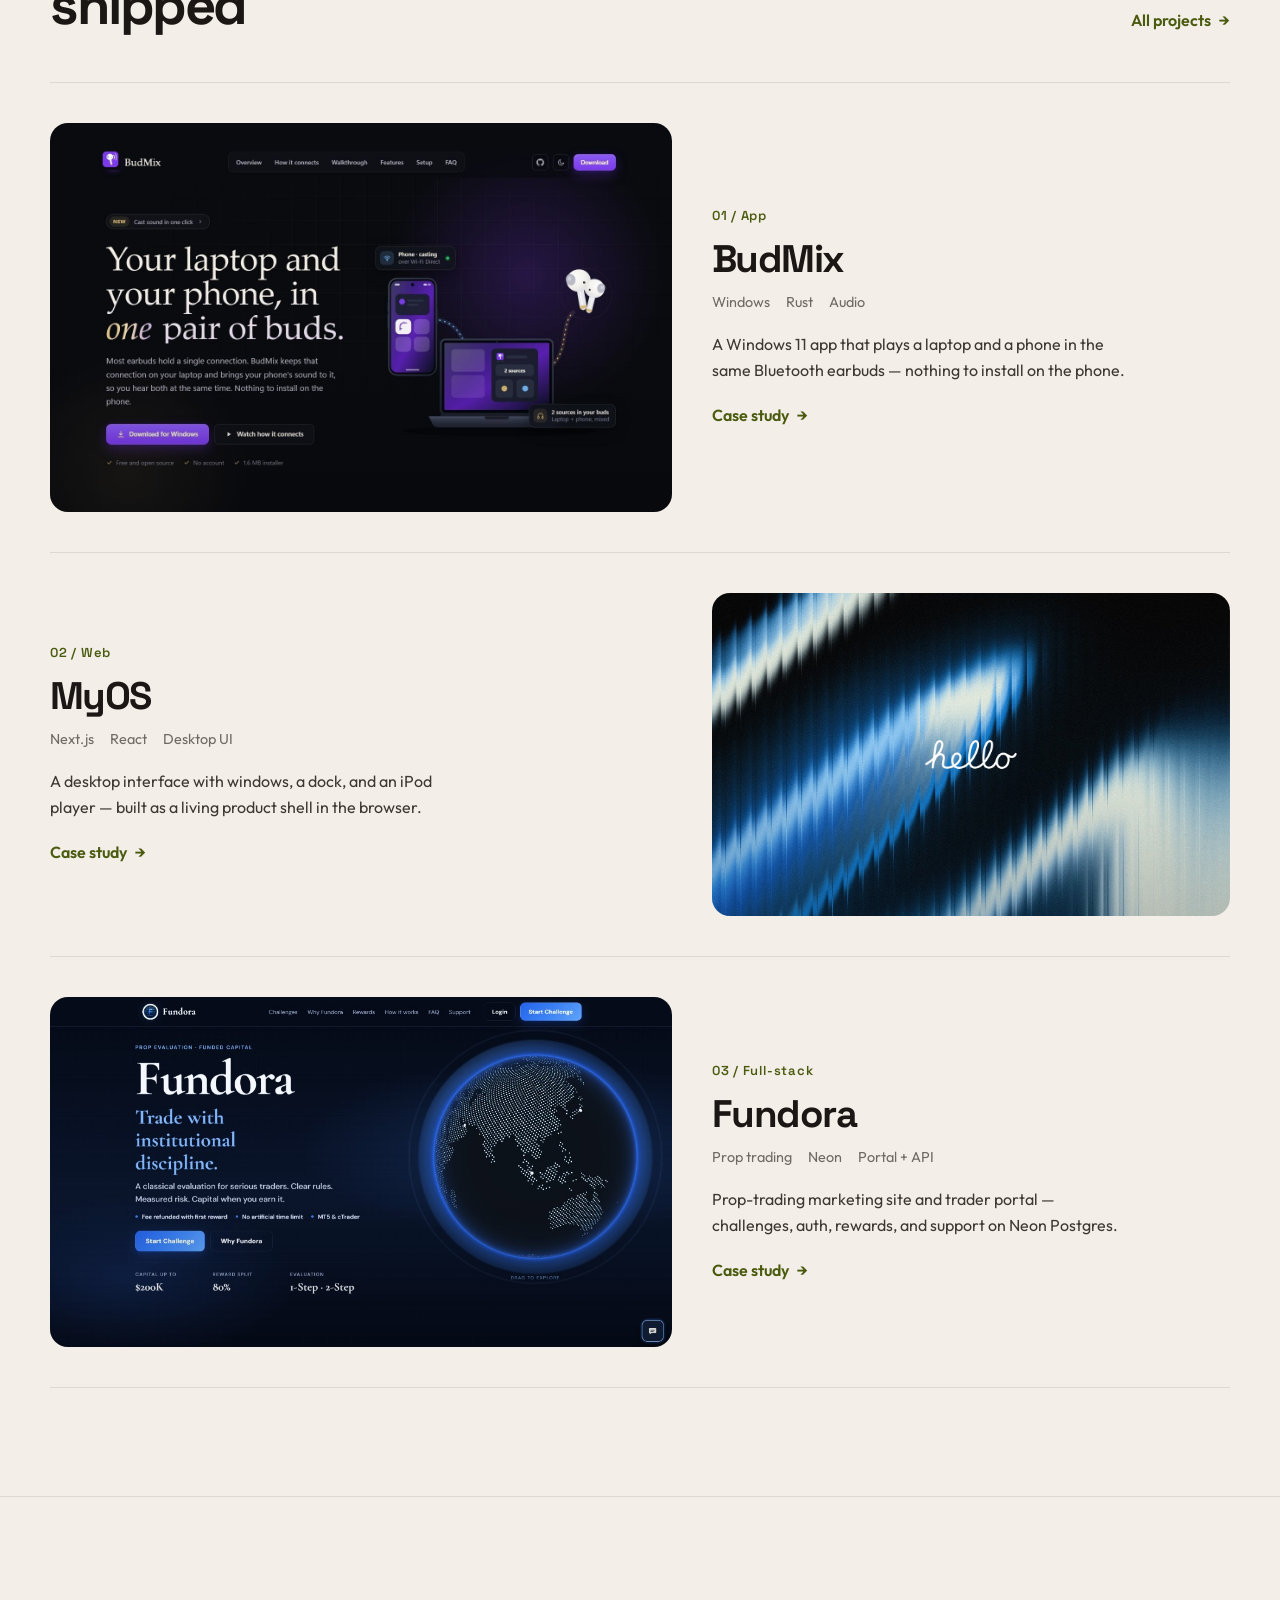
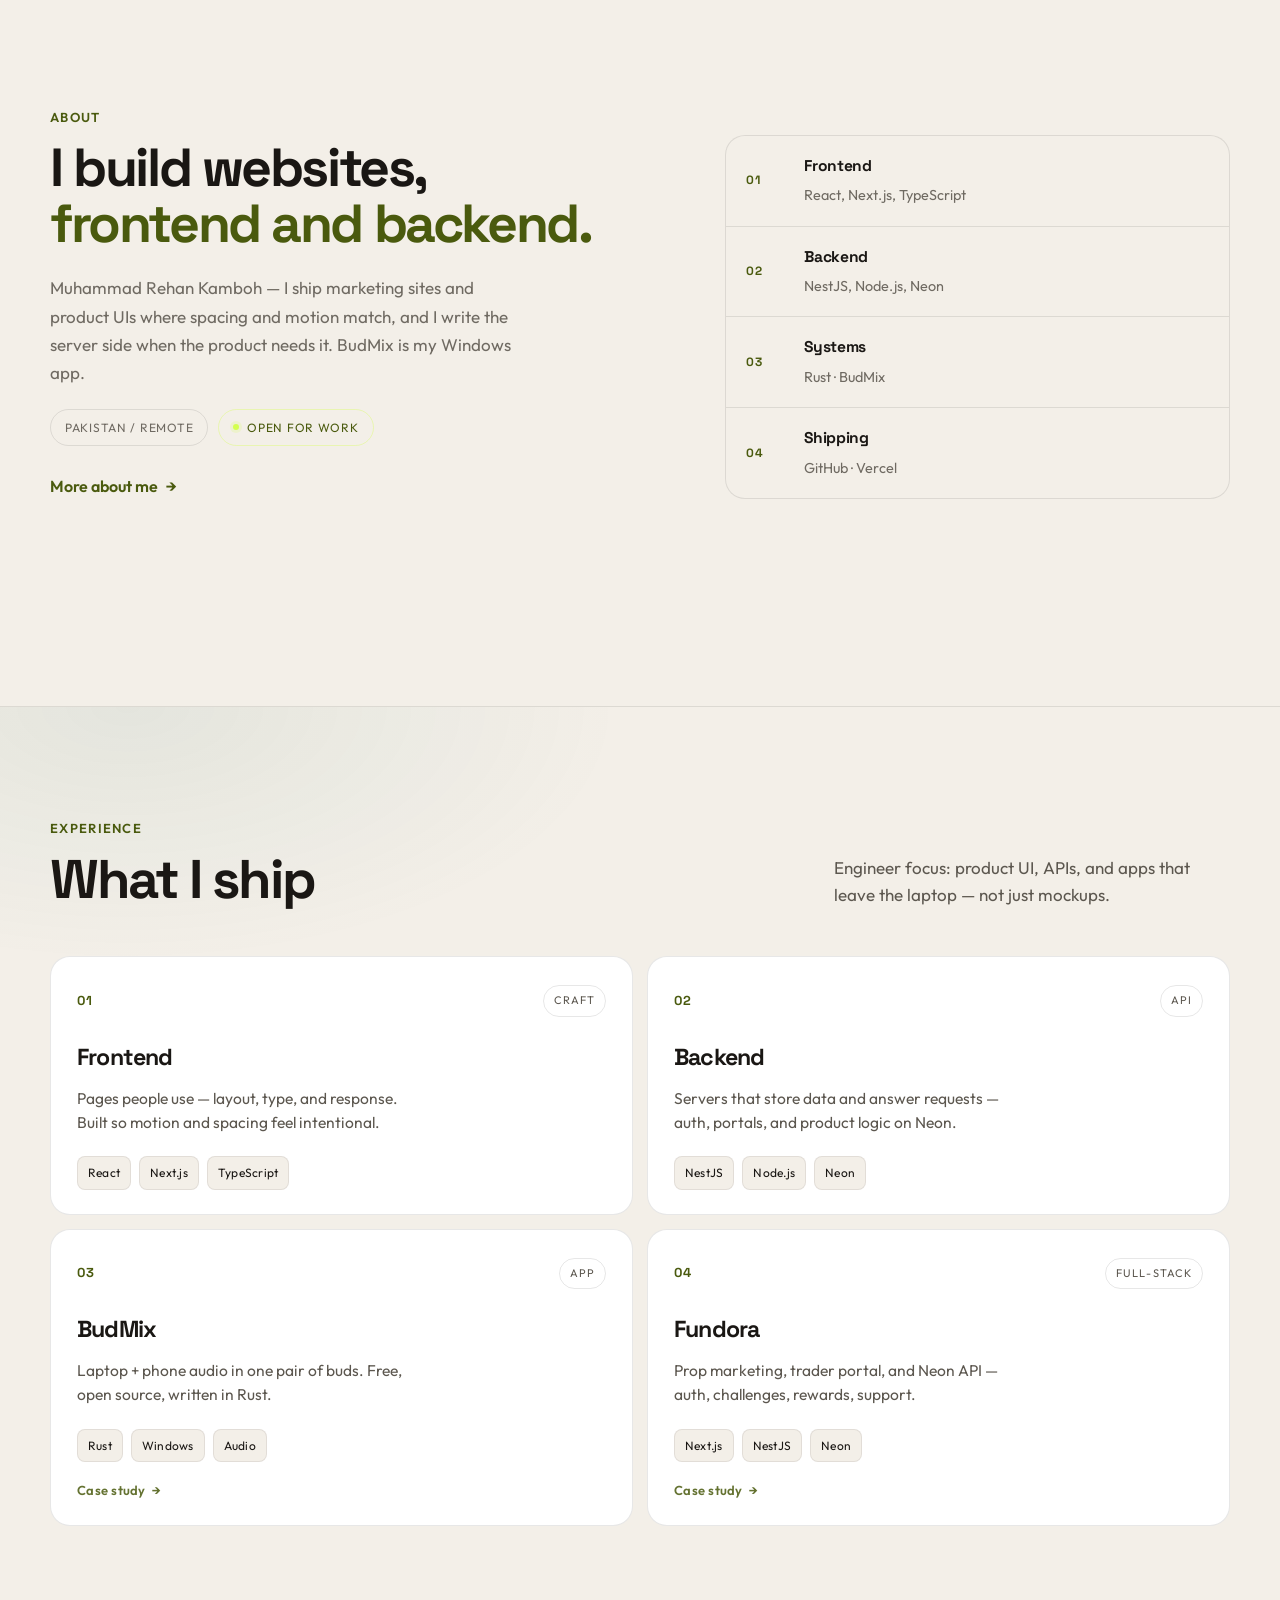
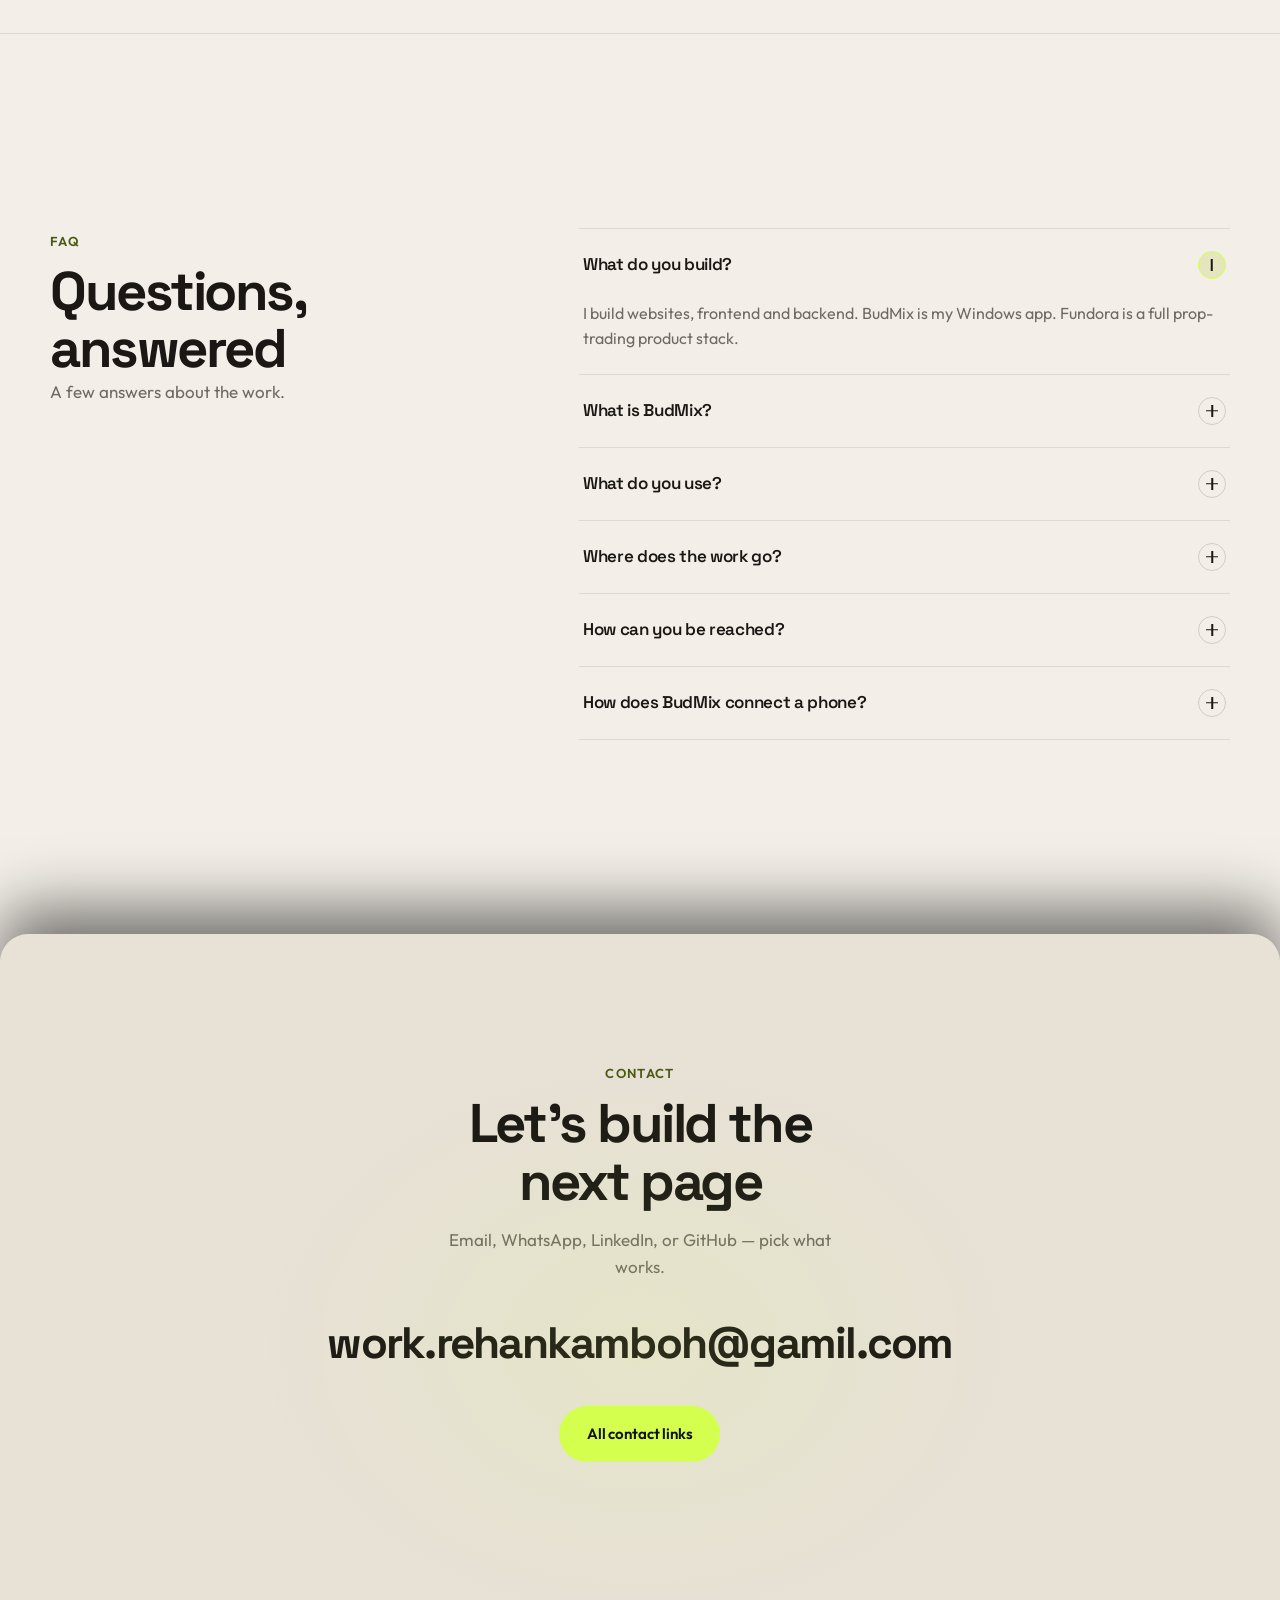
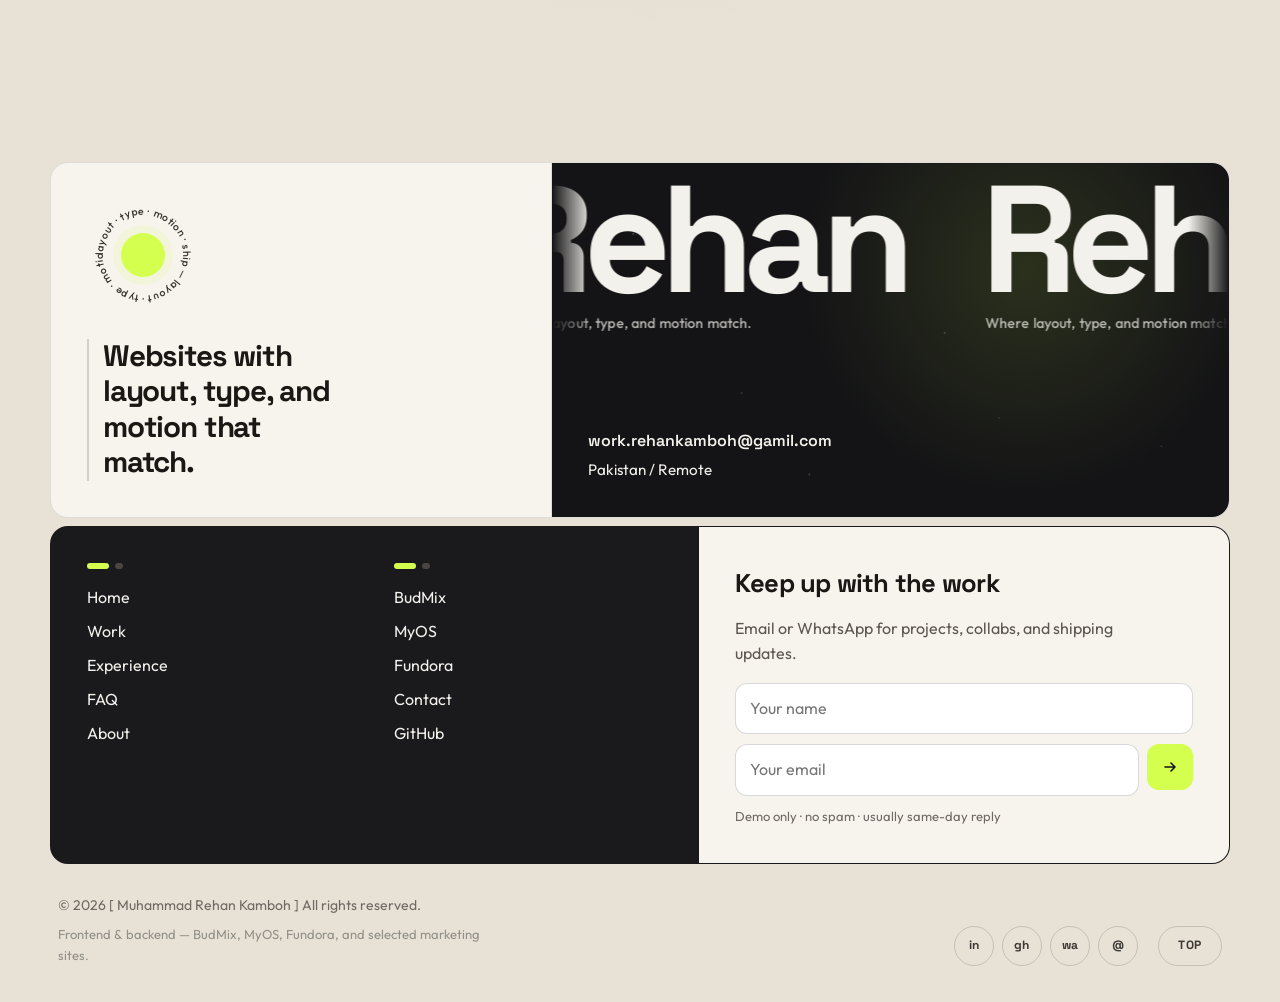
==== commit 54921c59: "Make the light-theme name and email readable. Co-authored-by: Cursor <cursoragent@cursor.com>" ====
--- a/index.html
+++ b/index.html
@@ -9,7 +9,7 @@
       content="Muhammad Rehan Kamboh builds websites, frontend and backend. Layout, type, and motion that match."
     />
     <link rel="icon" href="assets/logo.svg" type="image/svg+xml" />
-    <script>(function(){try{var t=localStorage.getItem("vera-theme");if(localStorage.getItem("vera-theme-default")!=="light"){t="light";localStorage.setItem("vera-theme","light");localStorage.setItem("vera-theme-default","light");}document.documentElement.setAttribute("data-theme",t==="dark"?"dark":"light");}catch(e){document.documentElement.setAttribute("data-theme","light");}})();</script><link rel="stylesheet" href="css/styles.css?v=pin27" />
+    <script>(function(){try{var t=localStorage.getItem("vera-theme");if(localStorage.getItem("vera-theme-default")!=="light"){t="light";localStorage.setItem("vera-theme","light");localStorage.setItem("vera-theme-default","light");}document.documentElement.setAttribute("data-theme",t==="dark"?"dark":"light");}catch(e){document.documentElement.setAttribute("data-theme","light");}})();</script><link rel="stylesheet" href="css/styles.css?v=pin28" />
   </head>
   <body class="is-loading">
     <div class="scroll-progress" aria-hidden="true"><span></span></div>
--- a/css/styles.css
+++ b/css/styles.css
@@ -3139,3 +3139,16 @@
 html[data-theme="light"] .footer__links a:hover {
   color: #4a5a0e;
 }
+
+html[data-theme="light"] .contact-band__mail,
+html[data-theme="light"] .contact-hero__mail {
+  background: none;
+  -webkit-background-clip: border-box;
+  background-clip: border-box;
+  color: #1a1714;
+}
+
+html[data-theme="light"] .footer-mega__name,
+html[data-theme="light"] .footer-link__fill {
+  color: #f3f1ec;
+}
